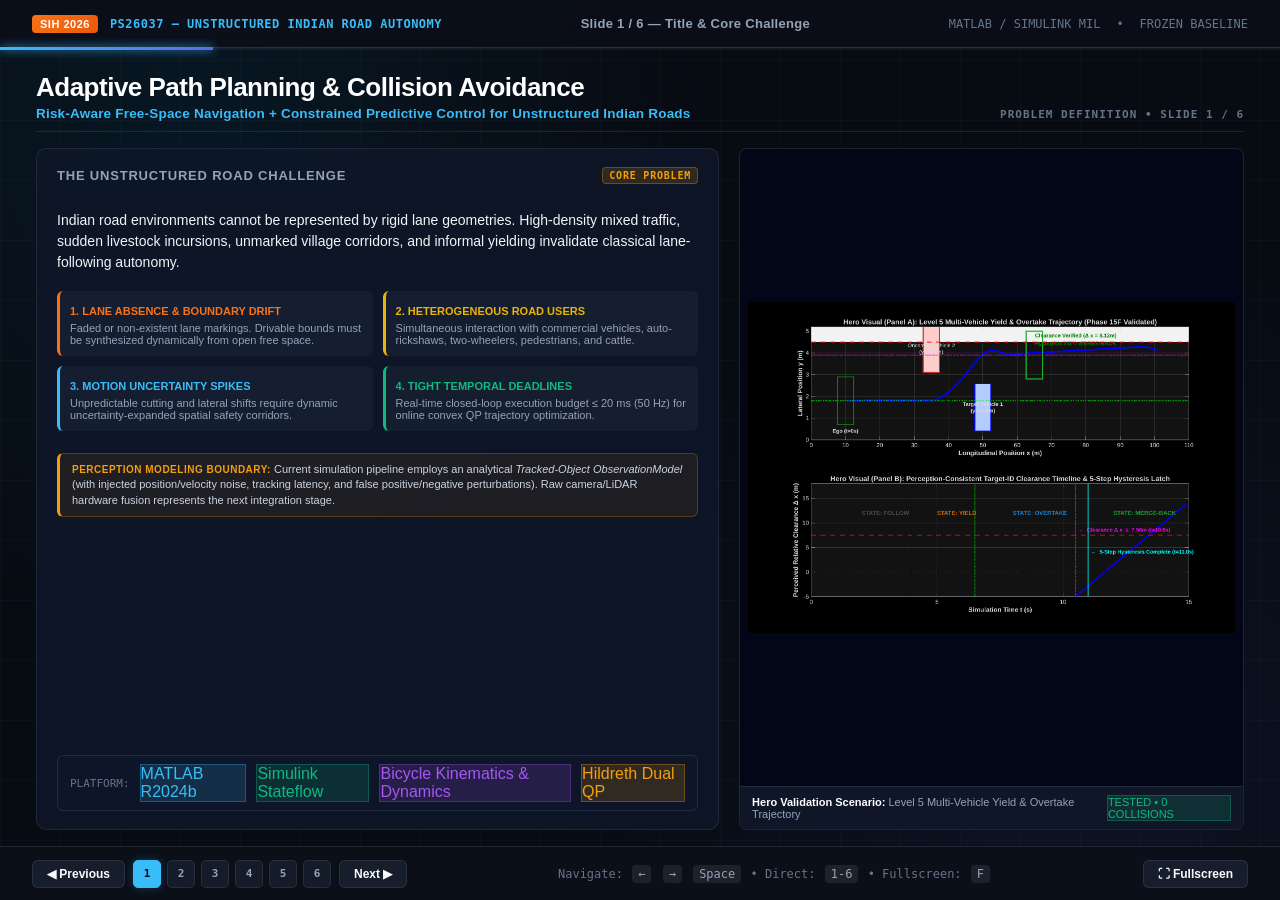
==== presentation/sih26037_final_presentation.html @ 4492213b "feat(presentation): create authoritative SIH 2026 6-slide final presentation deck - 16:9 responsive " ====
<!DOCTYPE html>
<html lang="en">
<head>
<meta charset="UTF-8">
<meta name="viewport" content="width=device-width, initial-scale=1.0">
<title>SIH 2026 PS26037 — Final Presentation: Adaptive Path Planning for Unstructured Indian Roads</title>
<style>
  :root {
    --bg-dark: #070b12;
    --bg-card: rgba(15, 23, 42, 0.85);
    --bg-card-hover: rgba(30, 41, 59, 0.9);
    --border-subtle: rgba(148, 163, 184, 0.15);
    --border-bright: rgba(56, 189, 248, 0.4);
    --cyan-primary: #38bdf8;
    --cyan-glow: rgba(56, 189, 248, 0.25);
    --blue-accent: #2563eb;
    --emerald-green: #10b981;
    --amber-warning: #f59e0b;
    --crimson-alert: #ef4444;
    --purple-filter: #a855f7;
    --text-main: #f8fafc;
    --text-muted: #94a3b8;
    --text-dim: #64748b;
    --font-sans: -apple-system, BlinkMacSystemFont, "Segoe UI", Roboto, Helvetica, Arial, sans-serif;
    --font-mono: ui-monospace, SFMono-Regular, Menlo, Monaco, Consolas, monospace;
  }

  * { box-sizing: border-box; margin: 0; padding: 0; }

  body {
    background-color: var(--bg-dark);
    color: var(--text-main);
    font-family: var(--font-sans);
    height: 100vh;
    width: 100vw;
    overflow: hidden;
    display: flex;
    flex-direction: column;
    justify-content: space-between;
    user-select: none;
    background-image: 
      radial-gradient(circle at 15% 15%, rgba(14, 165, 233, 0.08) 0%, transparent 40%),
      radial-gradient(circle at 85% 85%, rgba(99, 102, 241, 0.08) 0%, transparent 40%),
      linear-gradient(to right, rgba(255, 255, 255, 0.02) 1px, transparent 1px),
      linear-gradient(to bottom, rgba(255, 255, 255, 0.02) 1px, transparent 1px);
    background-size: 100% 100%, 100% 100%, 60px 60px, 60px 60px;
  }

  /* Presentation Header & Progress Bar */
  header {
    height: 48px;
    padding: 0 32px;
    display: flex;
    align-items: center;
    justify-content: space-between;
    background: rgba(11, 15, 25, 0.85);
    backdrop-filter: blur(12px);
    border-bottom: 1px solid var(--border-subtle);
    z-index: 100;
  }

  .header-left {
    display: flex;
    align-items: center;
    gap: 12px;
  }

  .sih-badge {
    background: linear-gradient(135deg, #f97316 0%, #ea580c 100%);
    color: #ffffff;
    font-size: 11px;
    font-weight: 800;
    letter-spacing: 0.5px;
    padding: 3px 8px;
    border-radius: 4px;
    text-transform: uppercase;
  }

  .ps-tag {
    font-size: 12px;
    font-weight: 700;
    color: var(--cyan-primary);
    font-family: var(--font-mono);
    letter-spacing: 0.5px;
  }

  .header-center {
    font-size: 13px;
    font-weight: 600;
    color: var(--text-muted);
    letter-spacing: 0.3px;
  }

  .header-right {
    display: flex;
    align-items: center;
    gap: 16px;
    font-size: 12px;
    font-family: var(--font-mono);
    color: var(--text-dim);
  }

  .progress-container {
    position: absolute;
    top: 47px;
    left: 0;
    width: 100%;
    height: 3px;
    background: rgba(255, 255, 255, 0.05);
    z-index: 101;
  }

  .progress-bar {
    height: 100%;
    width: 16.666%;
    background: linear-gradient(90deg, var(--cyan-primary), #6366f1);
    box-shadow: 0 0 10px var(--cyan-primary);
    transition: width 0.4s cubic-bezier(0.4, 0, 0.2, 1);
  }

  /* Main Slide Deck Container */
  main.deck-container {
    flex: 1;
    position: relative;
    width: 100%;
    max-width: 1720px;
    margin: 0 auto;
    padding: 24px 36px 16px 36px;
    display: flex;
    align-items: center;
    justify-content: center;
    overflow: hidden;
  }

  .slide {
    display: none;
    width: 100%;
    height: 100%;
    max-height: 860px;
    flex-direction: column;
    justify-content: space-between;
    animation: fadeIn 0.35s ease-out;
  }

  .slide.active {
    display: flex;
  }

  @keyframes fadeIn {
    from { opacity: 0; transform: scale(0.99) translateY(4px); }
    to { opacity: 1; transform: scale(1) translateY(0); }
  }

  /* Slide Typography */
  .slide-header {
    margin-bottom: 16px;
    display: flex;
    justify-content: space-between;
    align-items: flex-end;
    border-bottom: 1px solid var(--border-subtle);
    padding-bottom: 10px;
  }

  .slide-title-group h2 {
    font-size: 26px;
    font-weight: 800;
    letter-spacing: -0.5px;
    color: #ffffff;
    display: flex;
    align-items: center;
    gap: 10px;
  }

  .slide-title-group .slide-subtitle {
    font-size: 13.5px;
    color: var(--cyan-primary);
    font-weight: 600;
    margin-top: 3px;
    letter-spacing: 0.2px;
  }

  .slide-category-tag {
    font-size: 11px;
    font-weight: 700;
    color: var(--text-dim);
    text-transform: uppercase;
    letter-spacing: 1px;
    font-family: var(--font-mono);
  }

  /* Slide Content Grid Layouts */
  .slide-content {
    flex: 1;
    display: grid;
    gap: 20px;
    min-height: 0;
  }

  .grid-2col {
    grid-template-columns: 1fr 1fr;
  }

  .grid-3col {
    grid-template-columns: 1fr 1fr 1fr;
  }

  .grid-left-heavy {
    grid-template-columns: 1.15fr 0.85fr;
  }

  .grid-right-heavy {
    grid-template-columns: 0.85fr 1.15fr;
  }

  .grid-architecture {
    grid-template-columns: 1fr;
  }

  /* Technical Card Styles */
  .tech-card {
    background: var(--bg-card);
    border: 1px solid var(--border-subtle);
    border-radius: 10px;
    padding: 18px 20px;
    display: flex;
    flex-direction: column;
    justify-content: space-between;
    backdrop-filter: blur(10px);
    transition: all 0.2s ease;
    overflow: hidden;
    position: relative;
  }

  .tech-card:hover {
    border-color: var(--border-bright);
    background: var(--bg-card-hover);
  }

  .card-title {
    font-size: 13px;
    font-weight: 800;
    color: var(--text-muted);
    text-transform: uppercase;
    letter-spacing: 0.8px;
    display: flex;
    align-items: center;
    justify-content: space-between;
    margin-bottom: 12px;
  }

  .card-title .tag {
    font-size: 10px;
    padding: 2px 6px;
    border-radius: 4px;
    font-family: var(--font-mono);
  }

  .tag-green { background: rgba(16, 185, 129, 0.15); color: var(--emerald-green); border: 1px solid rgba(16, 185, 129, 0.3); }
  .tag-blue { background: rgba(56, 189, 248, 0.15); color: var(--cyan-primary); border: 1px solid rgba(56, 189, 248, 0.3); }
  .tag-amber { background: rgba(245, 158, 11, 0.15); color: var(--amber-warning); border: 1px solid rgba(245, 158, 11, 0.3); }
  .tag-purple { background: rgba(168, 85, 247, 0.15); color: var(--purple-filter); border: 1px solid rgba(168, 85, 247, 0.3); }

  /* Large KPI Metric Display */
  .kpi-metric-row {
    display: grid;
    grid-template-columns: repeat(4, 1fr);
    gap: 12px;
    margin-bottom: 16px;
  }

  .kpi-card {
    background: rgba(15, 23, 42, 0.65);
    border: 1px solid var(--border-subtle);
    border-radius: 8px;
    padding: 12px 14px;
    display: flex;
    flex-direction: column;
    justify-content: center;
    border-left: 3px solid var(--cyan-primary);
  }

  .kpi-value {
    font-size: 26px;
    font-weight: 900;
    color: #ffffff;
    font-family: var(--font-mono);
    line-height: 1.1;
  }

  .kpi-value.green { color: var(--emerald-green); }
  .kpi-value.blue { color: var(--cyan-primary); }
  .kpi-value.purple { color: #c084fc; }
  .kpi-value.amber { color: var(--amber-warning); }

  .kpi-label {
    font-size: 11px;
    font-weight: 700;
    color: var(--text-muted);
    text-transform: uppercase;
    margin-top: 4px;
    letter-spacing: 0.3px;
  }

  .kpi-sub {
    font-size: 10px;
    color: var(--text-dim);
    margin-top: 2px;
  }

  /* Technical Flow Pipeline Block (Slide 2) */
  .pipeline-flow {
    display: flex;
    flex-direction: column;
    gap: 8px;
  }

  .pipeline-step {
    display: grid;
    grid-template-columns: 180px 1fr 110px;
    align-items: center;
    background: rgba(30, 41, 59, 0.4);
    border: 1px solid var(--border-subtle);
    border-radius: 6px;
    padding: 6px 12px;
    font-size: 12px;
  }

  .pipeline-step.active-layer {
    background: rgba(14, 165, 233, 0.08);
    border-color: rgba(56, 189, 248, 0.3);
  }

  .step-name {
    font-weight: 700;
    color: #ffffff;
    display: flex;
    align-items: center;
    gap: 6px;
  }

  .step-desc {
    color: var(--text-muted);
    font-size: 11.5px;
  }

  .step-badge {
    text-align: right;
  }

  /* Image Containers */
  .image-preview-card {
    background: rgba(10, 15, 26, 0.9);
    border: 1px solid var(--border-subtle);
    border-radius: 8px;
    overflow: hidden;
    display: flex;
    flex-direction: column;
    justify-content: space-between;
    position: relative;
  }

  .image-wrapper {
    flex: 1;
    display: flex;
    align-items: center;
    justify-content: center;
    padding: 8px;
    background: #020617;
    position: relative;
    overflow: hidden;
  }

  .image-wrapper img {
    max-width: 100%;
    max-height: 100%;
    object-fit: contain;
    border-radius: 4px;
    transition: transform 0.2s ease;
  }

  .image-caption {
    background: rgba(15, 23, 42, 0.95);
    border-top: 1px solid var(--border-subtle);
    padding: 8px 12px;
    font-size: 11px;
    color: var(--text-muted);
    display: flex;
    justify-content: space-between;
    align-items: center;
  }

  .image-caption strong {
    color: #ffffff;
  }

  /* Callout and Caveat Boxes */
  .caveat-box {
    background: rgba(245, 158, 11, 0.07);
    border: 1px solid rgba(245, 158, 11, 0.25);
    border-left: 3px solid var(--amber-warning);
    border-radius: 6px;
    padding: 8px 12px;
    font-size: 11px;
    color: #cbd5e1;
    line-height: 1.4;
    margin-top: 8px;
  }

  .caveat-box strong {
    color: var(--amber-warning);
    text-transform: uppercase;
    font-size: 10px;
    letter-spacing: 0.5px;
  }

  .success-box {
    background: rgba(16, 185, 129, 0.07);
    border: 1px solid rgba(16, 185, 129, 0.25);
    border-left: 3px solid var(--emerald-green);
    border-radius: 6px;
    padding: 8px 12px;
    font-size: 11px;
    color: #cbd5e1;
    line-height: 1.4;
    margin-top: 8px;
  }

  .success-box strong {
    color: var(--emerald-green);
    text-transform: uppercase;
    font-size: 10px;
    letter-spacing: 0.5px;
  }

  /* Tables */
  .tech-table {
    width: 100%;
    border-collapse: collapse;
    font-size: 11.5px;
    margin-top: 4px;
  }

  .tech-table th {
    text-align: left;
    padding: 6px 10px;
    background: rgba(30, 41, 59, 0.6);
    color: var(--text-muted);
    font-weight: 700;
    text-transform: uppercase;
    font-size: 10px;
    letter-spacing: 0.5px;
    border-bottom: 1px solid var(--border-subtle);
  }

  .tech-table td {
    padding: 7px 10px;
    border-bottom: 1px solid rgba(148, 163, 184, 0.08);
    color: #e2e8f0;
  }

  .tech-table tr:last-child td {
    border-bottom: none;
  }

  .tech-table .mono {
    font-family: var(--font-mono);
  }

  /* Presentation Footer Controls */
  footer {
    height: 54px;
    padding: 0 32px;
    display: flex;
    align-items: center;
    justify-content: space-between;
    background: rgba(11, 15, 25, 0.95);
    border-top: 1px solid var(--border-subtle);
    z-index: 100;
  }

  .footer-nav {
    display: flex;
    align-items: center;
    gap: 8px;
  }

  .nav-btn {
    background: rgba(30, 41, 59, 0.6);
    border: 1px solid var(--border-subtle);
    color: var(--text-main);
    padding: 6px 14px;
    border-radius: 6px;
    font-size: 12px;
    font-weight: 700;
    cursor: pointer;
    transition: all 0.15s ease;
    display: flex;
    align-items: center;
    gap: 6px;
  }

  .nav-btn:hover {
    background: rgba(56, 189, 248, 0.2);
    border-color: var(--cyan-primary);
    color: #ffffff;
  }

  .slide-dots {
    display: flex;
    gap: 6px;
    align-items: center;
  }

  .dot-btn {
    width: 28px;
    height: 28px;
    border-radius: 5px;
    background: rgba(30, 41, 59, 0.5);
    border: 1px solid var(--border-subtle);
    color: var(--text-muted);
    font-size: 11px;
    font-weight: 700;
    font-family: var(--font-mono);
    cursor: pointer;
    display: flex;
    align-items: center;
    justify-content: center;
    transition: all 0.2s ease;
  }

  .dot-btn.active {
    background: var(--cyan-primary);
    color: #070b12;
    border-color: var(--cyan-primary);
    box-shadow: 0 0 10px var(--cyan-glow);
  }

  .footer-status {
    font-size: 12px;
    color: var(--text-dim);
    font-family: var(--font-mono);
  }

  .footer-status span.hotkey {
    background: rgba(255, 255, 255, 0.08);
    padding: 2px 6px;
    border-radius: 4px;
    color: var(--text-muted);
    margin: 0 2px;
  }

  /* Interactive Image Modal for Fullscreen inspection */
  #imageModal {
    display: none;
    position: fixed;
    top: 0; left: 0; width: 100vw; height: 100vh;
    background: rgba(5, 8, 15, 0.95);
    z-index: 1000;
    padding: 30px;
    flex-direction: column;
    align-items: center;
    justify-content: center;
  }

  #imageModal.active { display: flex; }
  #imageModal img { max-width: 92%; max-height: 86vh; object-fit: contain; border-radius: 8px; border: 1px solid var(--border-bright); }
  #imageModalClose {
    position: absolute; top: 20px; right: 28px;
    background: rgba(30, 41, 59, 0.8); border: 1px solid var(--border-subtle);
    color: #ffffff; font-size: 14px; font-weight: 700;
    padding: 6px 14px; border-radius: 6px; cursor: pointer;
  }
</style>
</head>
<body>

<!-- Header Bar -->
<header>
  <div class="header-left">
    <span class="sih-badge">SIH 2026</span>
    <span class="ps-tag">PS26037 — UNSTRUCTURED INDIAN ROAD AUTONOMY</span>
  </div>
  <div class="header-center" id="headerSlideTitle">Slide 1 / 6 — Title &amp; Core Challenge</div>
  <div class="header-right">
    <span>MATLAB / SIMULINK MIL</span>
    <span>•</span>
    <span>FROZEN BASELINE</span>
  </div>
</header>

<!-- Progress Bar -->
<div class="progress-container">
  <div class="progress-bar" id="progressBar"></div>
</div>

<!-- Slide Deck Container -->
<main class="deck-container">

  <!-- ========================================================================= -->
  <!-- SLIDE 1: TITLE / PROBLEM                                                  -->
  <!-- ========================================================================= -->
  <section class="slide active" id="slide1">
    <div class="slide-header">
      <div class="slide-title-group">
        <h2>Adaptive Path Planning &amp; Collision Avoidance</h2>
        <div class="slide-subtitle">Risk-Aware Free-Space Navigation + Constrained Predictive Control for Unstructured Indian Roads</div>
      </div>
      <div class="slide-category-tag">PROBLEM DEFINITION &bull; SLIDE 1 / 6</div>
    </div>

    <div class="slide-content grid-left-heavy">
      <!-- Left Column: Core Technical Problem Statement -->
      <div class="tech-card" style="justify-content: flex-start; gap: 14px;">
        <div class="card-title">
          <span>THE UNSTRUCTURED ROAD CHALLENGE</span>
          <span class="tag tag-amber">CORE PROBLEM</span>
        </div>

        <p style="font-size: 14px; line-height: 1.5; color: #f1f5f9; font-weight: 500;">
          Indian road environments cannot be represented by rigid lane geometries. High-density mixed traffic, sudden livestock incursions, unmarked village corridors, and informal yielding invalidate classical lane-following autonomy.
        </p>

        <div style="display: grid; grid-template-columns: 1fr 1fr; gap: 10px; margin-top: 4px;">
          <div style="background: rgba(30, 41, 59, 0.5); padding: 10px; border-radius: 6px; border-left: 3px solid #f97316;">
            <strong style="color: #f97316; font-size: 11px; text-transform: uppercase;">1. Lane Absence &amp; Boundary Drift</strong>
            <p style="font-size: 11px; color: var(--text-muted); margin-top: 3px;">Faded or non-existent lane markings. Drivable bounds must be synthesized dynamically from open free space.</p>
          </div>
          <div style="background: rgba(30, 41, 59, 0.5); padding: 10px; border-radius: 6px; border-left: 3px solid #eab308;">
            <strong style="color: #eab308; font-size: 11px; text-transform: uppercase;">2. Heterogeneous Road Users</strong>
            <p style="font-size: 11px; color: var(--text-muted); margin-top: 3px;">Simultaneous interaction with commercial vehicles, auto-rickshaws, two-wheelers, pedestrians, and cattle.</p>
          </div>
          <div style="background: rgba(30, 41, 59, 0.5); padding: 10px; border-radius: 6px; border-left: 3px solid #38bdf8;">
            <strong style="color: var(--cyan-primary); font-size: 11px; text-transform: uppercase;">3. Motion Uncertainty Spikes</strong>
            <p style="font-size: 11px; color: var(--text-muted); margin-top: 3px;">Unpredictable cutting and lateral shifts require dynamic uncertainty-expanded spatial safety corridors.</p>
          </div>
          <div style="background: rgba(30, 41, 59, 0.5); padding: 10px; border-radius: 6px; border-left: 3px solid #10b981;">
            <strong style="color: var(--emerald-green); font-size: 11px; text-transform: uppercase;">4. Tight Temporal Deadlines</strong>
            <p style="font-size: 11px; color: var(--text-muted); margin-top: 3px;">Real-time closed-loop execution budget &le; 20 ms (50 Hz) for online convex QP trajectory optimization.</p>
          </div>
        </div>

        <div class="caveat-box">
          <strong>Perception Modeling Boundary:</strong> Current simulation pipeline employs an analytical <em>Tracked-Object ObservationModel</em> (with injected position/velocity noise, tracking latency, and false positive/negative perturbations). Raw camera/LiDAR hardware fusion represents the next integration stage.
        </div>

        <div style="margin-top: auto; display: flex; gap: 10px; align-items: center; background: rgba(15, 23, 42, 0.9); padding: 8px 12px; border-radius: 6px; border: 1px solid var(--border-subtle);">
          <span style="font-size: 11px; color: var(--text-dim); font-family: var(--font-mono);">PLATFORM:</span>
          <span class="tag tag-blue">MATLAB R2024b</span>
          <span class="tag tag-green">Simulink Stateflow</span>
          <span class="tag tag-purple">Bicycle Kinematics &amp; Dynamics</span>
          <span class="tag tag-amber">Hildreth Dual QP</span>
        </div>
      </div>

      <!-- Right Column: Hero Visual from Tested Corridor Scenario -->
      <div class="image-preview-card">
        <div class="image-wrapper" onclick="openModal('https://raw.githubusercontent.com/wavexnani/SIH-2026/main/presentation/assets/phase20_hero_level5.png')">
          <img src="https://raw.githubusercontent.com/wavexnani/SIH-2026/main/presentation/assets/phase20_hero_level5.png" 
               onerror="this.onerror=null; this.src='assets/phase20_hero_level5.png';"
               alt="Level 5 Multi-Vehicle Yield & Overtake Hero Trajectory">
        </div>
        <div class="image-caption">
          <span><strong>Hero Validation Scenario:</strong> Level 5 Multi-Vehicle Yield &amp; Overtake Trajectory</span>
          <span class="tag tag-green">TESTED &bull; 0 COLLISIONS</span>
        </div>
      </div>
    </div>
  </section>

  <!-- ========================================================================= -->
  <!-- SLIDE 2: PROPOSED SOLUTION                                                -->
  <!-- ========================================================================= -->
  <section class="slide" id="slide2">
    <div class="slide-header">
      <div class="slide-title-group">
        <h2>Lane-Independent Navigation Through Dynamic Free Space</h2>
        <div class="slide-subtitle">Hierarchical Predictive Pipeline: From Tracked Observations to Safe Closed-Loop Trajectory Tracking</div>
      </div>
      <div class="slide-category-tag">SYSTEM ARCHITECTURE &bull; SLIDE 2 / 6</div>
    </div>

    <div class="slide-content grid-left-heavy">
      <!-- Left Column: Step-by-Step Architecture Stack -->
      <div class="tech-card" style="justify-content: flex-start; gap: 8px; overflow-y: auto;">
        <div class="card-title">
          <span>END-TO-END EXECUTION CASCADE</span>
          <span class="tag tag-blue">12-BLOCK PIPELINE</span>
        </div>

        <div class="pipeline-flow">
          <div class="pipeline-step active-layer">
            <span class="step-name">1. ObservationModel</span>
            <span class="step-desc">Analytical tracked-object perception with Gaussian noise, false negatives, and latency</span>
            <span class="step-badge"><span class="tag tag-green">TESTED</span></span>
          </div>
          <div class="pipeline-step active-layer">
            <span class="step-name">2. FreeSpaceMap</span>
            <span class="step-desc">Dynamic lateral corridor bounds [y_min(k), y_max(k)] derived from road boundaries &amp; obstacles</span>
            <span class="step-badge"><span class="tag tag-green">TESTED</span></span>
          </div>
          <div class="pipeline-step active-layer">
            <span class="step-name">3. Prediction &amp; Risk</span>
            <span class="step-desc">1.0s constant-velocity trajectory projection + 2&sigma; velocity variance expansion</span>
            <span class="step-badge"><span class="tag tag-green">TESTED</span></span>
          </div>
          <div class="pipeline-step active-layer">
            <span class="step-name">4. Interaction Classifier</span>
            <span class="step-desc">TTC evaluation, longitudinal clearance tracking, and oncoming conflict detection</span>
            <span class="step-badge"><span class="tag tag-green">TESTED</span></span>
          </div>
          <div class="pipeline-step active-layer">
            <span class="step-name">5. Coordination Decision</span>
            <span class="step-desc">Topological state machine: CRUISE &rarr; FOLLOW &rarr; YIELD &rarr; OVERTAKE &rarr; SAFE_STOP</span>
            <span class="step-badge"><span class="tag tag-green">TESTED</span></span>
          </div>
          <div class="pipeline-step active-layer">
            <span class="step-name">6. CA-CRC / QP-MPC</span>
            <span class="step-desc">Hildreth dual active-set QP optimizing smooth lateral path within convex corridor</span>
            <span class="step-badge"><span class="tag tag-green">TESTED</span></span>
          </div>
          <div class="pipeline-step active-layer">
            <span class="step-name">7. Curvature Velocity</span>
            <span class="step-desc">Menger discrete curvature profiling with bidirectional DP pre-braking (a_lat &le; 2.5 m/s&sup2;)</span>
            <span class="step-badge"><span class="tag tag-green">TESTED</span></span>
          </div>
          <div class="pipeline-step active-layer">
            <span class="step-name">8. Steering Filter</span>
            <span class="step-desc">Slew-rate limiting (&plusmn;0.5 rad/s) + &plusmn;0.015 rad deadband to suppress solver chatter</span>
            <span class="step-badge"><span class="tag tag-green">TESTED</span></span>
          </div>
          <div class="pipeline-step active-layer">
            <span class="step-name">9. Layer 2 SafetyFilter</span>
            <span class="step-desc">Independent runtime OBB / SAT collision check with instant emergency braking authority</span>
            <span class="step-badge"><span class="tag tag-green">TESTED</span></span>
          </div>
          <div class="pipeline-step">
            <span class="step-name" style="color: var(--text-muted);">10. Sensor Fusion (Next)</span>
            <span class="step-desc">Point-cloud ingestion, EKF/UKF state estimation, and RoadRunner co-simulation</span>
            <span class="step-badge"><span class="tag tag-amber">ROADMAP</span></span>
          </div>
        </div>

        <div style="margin-top: 6px; font-size: 11px; color: var(--text-dim); display: flex; justify-content: space-between;">
          <span>Green = Implemented &amp; Validated in MATLAB MIL</span>
          <span>Amber = Proposed RoadRunner / Physical Sensor Stage</span>
        </div>
      </div>

      <!-- Right Column: Bottleneck Proof of Concept -->
      <div class="tech-card" style="gap: 10px;">
        <div class="card-title">
          <span>VALIDATION CASE: 2.0m PHYSICAL BOTTLENECK</span>
          <span class="tag tag-green">100% COMPLETE</span>
        </div>

        <div class="image-wrapper" style="height: 220px;" onclick="openModal('https://raw.githubusercontent.com/wavexnani/SIH-2026/main/presentation/assets/final_bottleneck_baseline_vs_freespace.png')">
          <img src="https://raw.githubusercontent.com/wavexnani/SIH-2026/main/presentation/assets/final_bottleneck_baseline_vs_freespace.png" 
               onerror="this.onerror=null; this.src='assets/final_bottleneck_baseline_vs_freespace.png';"
               alt="Bottleneck Baseline vs Proposed Free Space">
        </div>

        <div style="display: grid; grid-template-columns: 1fr 1fr; gap: 8px; font-size: 11px;">
          <div style="background: rgba(239, 68, 68, 0.1); border: 1px solid rgba(239, 68, 68, 0.3); padding: 8px; border-radius: 6px;">
            <strong style="color: var(--crimson-alert);">Fixed-Lane Baseline:</strong><br>
            Centerline blocked by stall debris &amp; rickshaw. Cannot exploit open corridor &rarr; Stalled / Aborted.
          </div>
          <div style="background: rgba(16, 185, 129, 0.1); border: 1px solid rgba(16, 185, 129, 0.3); padding: 8px; border-radius: 6px;">
            <strong style="color: var(--emerald-green);">Proposed Free-Space Planner:</strong><br>
            Extracts dynamic [y_min, y_max] corridor. Passes 2.0m gap with +0.10m true bumper OBB clearance.
          </div>
        </div>

        <table class="tech-table">
          <tr><th>Scenario Metric</th><th>Target Parameter</th><th>Measured Simulation Output</th></tr>
          <tr><td>Bottleneck Physical Width</td><td class="mono">2.00 m</td><td class="mono">1.80m vehicle width (0.20m margin)</td></tr>
          <tr><td>Minimum True OBB Clearance</td><td class="mono">&gt; 0.00 m</td><td class="mono" style="color: var(--emerald-green); font-weight: 700;">+0.10 m safe clearance</td></tr>
          <tr><td>Longitudinal Progress</td><td class="mono">75.0 m</td><td class="mono" style="color: var(--emerald-green); font-weight: 700;">75.21 m (100% Completed)</td></tr>
          <tr><td>Collisions / Safety Stops</td><td class="mono">0</td><td class="mono" style="color: var(--emerald-green); font-weight: 700;">0 Collisions &bull; 0 Aborts</td></tr>
        </table>
      </div>
    </div>
  </section>

  <!-- ========================================================================= -->
  <!-- SLIDE 3: TECHNICAL APPROACH                                               -->
  <!-- ========================================================================= -->
  <section class="slide" id="slide3">
    <div class="slide-header">
      <div class="slide-title-group">
        <h2>Prediction &rarr; Risk &rarr; Free Space &rarr; Constrained Control</h2>
        <div class="slide-subtitle">Uncertainty-Expanded Spatial Corridors and Dual Active-Set Predictive Trajectory Optimization</div>
      </div>
      <div class="slide-category-tag">THEORETICAL FOUNDATION &bull; SLIDE 3 / 6</div>
    </div>

    <div class="slide-content grid-left-heavy">
      <!-- Left Column: Core Formulations & Flow -->
      <div class="tech-card" style="justify-content: flex-start; gap: 12px; overflow-y: auto;">
        <div class="card-title">
          <span>MATHEMATICAL &amp; CONTROL PIPELINE</span>
          <span class="tag tag-blue">CONVEX CONSTRAINTS</span>
        </div>

        <div style="display: flex; flex-direction: column; gap: 10px; font-size: 12px;">
          <!-- 1. Free Space -->
          <div style="background: rgba(30, 41, 59, 0.4); padding: 8px 12px; border-radius: 6px; border-left: 3px solid var(--cyan-primary);">
            <strong style="color: var(--cyan-primary); font-size: 11px;">1. DYNAMIC FREE-SPACE EXTRACTION</strong>
            <p style="color: var(--text-muted); margin-top: 2px;">
              At each step <em>k</em> across prediction horizon <em>N<sub>p</sub>=10</em>, extract drivable interval:<br>
              <code style="color: #ffffff; font-family: var(--font-mono);">y_min(k) &le; y_ego(k) &le; y_max(k)</code> derived from road boundaries minus obstacle forbidden zones.
            </p>
          </div>

          <!-- 2. Uncertainty Expansion -->
          <div style="background: rgba(30, 41, 59, 0.4); padding: 8px 12px; border-radius: 6px; border-left: 3px solid #eab308;">
            <strong style="color: #eab308; font-size: 11px;">2. SHORT-HORIZON PREDICTION &amp; 2&sigma; UNCERTAINTY EXPANSION</strong>
            <p style="color: var(--text-muted); margin-top: 2px;">
              Kinematic projection of agent <em>j</em> with velocity uncertainty:<br>
              <code style="color: #ffffff; font-family: var(--font-mono);">&ycirc;_j(&tau;) = y_j + v_y,j &bull; &tau;, &nbsp; &delta;y_unc(&tau;) = 2 &bull; &sigma;_v &bull; &tau;</code>
            </p>
            <div class="caveat-box" style="margin-top: 4px; padding: 4px 8px;">
              <strong>Statistical Note:</strong> 2&sigma; expansion corresponds to &approx;95.45% coverage under the assumed Gaussian velocity model. This is an engineering heuristic, not a formal probabilistic guarantee.
            </div>
          </div>

          <!-- 3. Hildreth Dual QP -->
          <div style="background: rgba(30, 41, 59, 0.4); padding: 8px 12px; border-radius: 6px; border-left: 3px solid var(--emerald-green);">
            <strong style="color: var(--emerald-green); font-size: 11px;">3. CONSTRAINED RECEDING-HORIZON QP-MPC</strong>
            <p style="color: var(--text-muted); margin-top: 2px;">
              Solves convex quadratic program via Hildreth dual active-set procedure:<br>
              <code style="color: #ffffff; font-family: var(--font-mono);">min_U &frac12; U' H U + F' U &nbsp; s.t. &nbsp; G U &le; W</code><br>
              Enforcing lateral boundaries, steering limits (&plusmn;35&deg;), and acceleration bounds [-6.0, +3.0] m/s&sup2;.
            </p>
          </div>

          <!-- 4. Runtime Safety Filter -->
          <div style="background: rgba(30, 41, 59, 0.4); padding: 8px 12px; border-radius: 6px; border-left: 3px solid var(--crimson-alert);">
            <strong style="color: var(--crimson-alert); font-size: 11px;">4. INDEPENDENT RUNTIME SAFETY FILTER (LAYER 2)</strong>
            <p style="color: var(--text-muted); margin-top: 2px;">
              Evaluates proposed control <em>u<sub>cmd</sub></em> using forward trajectory projection and Oriented Bounding Box (OBB) Separating Axis Theorem (SAT) checks. Executes emergency braking if boundary or clearance violations are imminent.
            </p>
            <span style="font-size: 10px; color: var(--text-dim); display: block; margin-top: 2px;">
              *Clarification: The safety filter is an independent geometric OBB/SAT veto, not a Control Barrier Function (CBF).
            </span>
          </div>
        </div>
      </div>

      <!-- Right Column: Tier3C Counterfactual Proof -->
      <div class="tech-card" style="gap: 10px;">
        <div class="card-title">
          <span>TIER 3C COUNTERFACTUAL EXPERIMENT: UNCERTAINTY BENEFIT</span>
          <span class="tag tag-blue">10-TRIAL AUDIT</span>
        </div>

        <div class="image-wrapper" style="height: 250px;" onclick="openModal('https://raw.githubusercontent.com/wavexnani/SIH-2026/main/presentation/assets/tier3c_baseline_vs_proposed_counterfactual_4panel.png')">
          <img src="https://raw.githubusercontent.com/wavexnani/SIH-2026/main/presentation/assets/tier3c_baseline_vs_proposed_counterfactual_4panel.png" 
               onerror="this.onerror=null; this.src='assets/tier3c_baseline_vs_proposed_counterfactual_4panel.png';"
               alt="Tier 3C Counterfactual 4-Panel Telemetry">
        </div>

        <table class="tech-table">
          <tr><th>Metric</th><th>Deterministic Baseline</th><th>Uncertainty-Expanded (Proposed)</th><th>Delta</th></tr>
          <tr><td>Collision Rate (10 Trials)</td><td class="mono" style="color: var(--crimson-alert); font-weight: 700;">80% (8 / 10 collisions)</td><td class="mono" style="color: var(--emerald-green); font-weight: 700;">0% (0 / 10 collisions)</td><td class="mono" style="color: var(--emerald-green);">-80.0%</td></tr>
          <tr><td>QP Solver Feasibility</td><td class="mono" style="color: var(--crimson-alert);">30.3% Feasible (69.7% Reject)</td><td class="mono" style="color: var(--emerald-green); font-weight: 700;">98.4% Feasible Steps</td><td class="mono" style="color: var(--emerald-green);">+68.1%</td></tr>
          <tr><td>Geometric Contradictions</td><td class="mono">High (y_max &lt; y_min crossovers)</td><td class="mono" style="color: var(--emerald-green);">0 Crossovers</td><td class="mono">Eliminated</td></tr>
        </table>

        <div class="caveat-box" style="margin-top: 4px;">
          <strong>Scientific Rigor:</strong> Data reflects the specific 10-trial Monte Carlo uncertainty experiment. We report these empirical findings without generalizing to an unconditional formal safety guarantee.
        </div>
      </div>
    </div>
  </section>

  <!-- ========================================================================= -->
  <!-- SLIDE 4: RESULTS / FEASIBILITY                                            -->
  <!-- ========================================================================= -->
  <section class="slide" id="slide4">
    <div class="slide-header">
      <div class="slide-title-group">
        <h2>Closed-Loop Simulation Evidence &amp; Performance KPIs</h2>
        <div class="slide-subtitle">Multi-Scenario Benchmarking: Velocity Profiling, Actuator Conditioning, and Robustness Limits</div>
      </div>
      <div class="slide-category-tag">EMPIRICAL VALIDATION &bull; SLIDE 4 / 6</div>
    </div>

    <div class="slide-content" style="grid-template-rows: auto 1fr;">
      <!-- Top Row: KPI Metric Cards -->
      <div class="kpi-metric-row">
        <div class="kpi-card">
          <span class="kpi-value blue">4.22 ms</span>
          <span class="kpi-label">Mean QP Solve Latency</span>
          <span class="kpi-sub">P95: 8.27 ms &bull; Budget: &le;20 ms</span>
        </div>
        <div class="kpi-card">
          <span class="kpi-value green">300 / 300</span>
          <span class="kpi-label">Dynamic Trial Safety</span>
          <span class="kpi-sub">Nominal &amp; perception noise cases</span>
        </div>
        <div class="kpi-card">
          <span class="kpi-value purple">81.4%</span>
          <span class="kpi-label">Matched RMSE Reduction</span>
          <span class="kpi-sub">Chicane: 289.3 cm &rarr; 53.7 cm</span>
        </div>
        <div class="kpi-card">
          <span class="kpi-value amber">860 / 1000</span>
          <span class="kpi-label">Robustness Benchmark Pass</span>
          <span class="kpi-sub">86.0% Pass &bull; Known limits disclosed</span>
        </div>
      </div>

      <!-- Bottom Row: 3 Figure Comparison Cards -->
      <div style="display: grid; grid-template-columns: 1fr 1fr 1fr; gap: 16px; min-height: 0;">
        <!-- Card 1: Chicane Trajectory Comparison -->
        <div class="tech-card" style="padding: 12px; gap: 8px;">
          <div class="card-title">
            <span>CHICANE STRESS TEST (R=18.5m)</span>
            <span class="tag tag-green">CONFIG B PROVEN</span>
          </div>
          <div class="image-wrapper" style="height: 180px;" onclick="openModal('https://raw.githubusercontent.com/wavexnani/SIH-2026/main/presentation/assets/fig_proposal_trajectory_comparison.png')">
            <img src="https://raw.githubusercontent.com/wavexnani/SIH-2026/main/presentation/assets/fig_proposal_trajectory_comparison.png" 
                 onerror="this.onerror=null; this.src='assets/fig_proposal_trajectory_comparison.png';"
                 alt="Chicane Trajectory Comparison">
          </div>
          <div style="font-size: 11px; line-height: 1.4; color: var(--text-muted);">
            <strong style="color: #ffffff;">Matched-Distance Tracking RMSE (x &le; 65.27m):</strong><br>
            &bull; Config A (Baseline): <span class="mono" style="color: var(--crimson-alert);">289.32 cm</span> (Failed at 65.3m)<br>
            &bull; Config B (+Velocity): <span class="mono" style="color: var(--emerald-green); font-weight: 700;">53.70 cm (-81.4% RMSE)</span><br>
            &bull; Config B Completed: <span class="mono" style="color: var(--emerald-green); font-weight: 700;">100.19m / 100.2m (100%)</span>
          </div>
        </div>

        <!-- Card 2: Anticipatory Velocity Pre-braking -->
        <div class="tech-card" style="padding: 12px; gap: 8px;">
          <div class="card-title">
            <span>CURVATURE-AWARE SPEED PROFILING</span>
            <span class="tag tag-blue">a_lat &le; 2.5 m/s&sup2;</span>
          </div>
          <div class="image-wrapper" style="height: 180px;" onclick="openModal('https://raw.githubusercontent.com/wavexnani/SIH-2026/main/presentation/assets/fig_curvature_velocity_profile.png')">
            <img src="https://raw.githubusercontent.com/wavexnani/SIH-2026/main/presentation/assets/fig_curvature_velocity_profile.png" 
                 onerror="this.onerror=null; this.src='assets/fig_curvature_velocity_profile.png';"
                 alt="Curvature Velocity Profile">
          </div>
          <div style="font-size: 11px; line-height: 1.4; color: var(--text-muted);">
            <strong style="color: #ffffff;">Menger Curvature &amp; Pre-Braking:</strong><br>
            &bull; Reference Profile: <span class="mono">max(v&sup2; &bull; &kappa;) = 2.500 m/s&sup2;</span><br>
            &bull; Pre-brakes from 10.0 m/s to 6.80 m/s before curve apex<br>
            &bull; Actual closed-loop peak reaches 4.63 m/s&sup2; during dynamic steering feedback transition.
          </div>
        </div>

        <!-- Card 3: Steering Conditioning & Limitations -->
        <div class="tech-card" style="padding: 12px; gap: 8px;">
          <div class="card-title">
            <span>STEERING STABILIZATION &amp; LIMITS</span>
            <span class="tag tag-purple">CATTLE: -50% CHATTER</span>
          </div>
          <div class="image-wrapper" style="height: 180px;" onclick="openModal('https://raw.githubusercontent.com/wavexnani/SIH-2026/main/presentation/assets/fig_steering_chatter_comparison.png')">
            <img src="https://raw.githubusercontent.com/wavexnani/SIH-2026/main/presentation/assets/fig_steering_chatter_comparison.png" 
                 onerror="this.onerror=null; this.src='assets/fig_steering_chatter_comparison.png';"
                 alt="Steering Chatter Comparison">
          </div>
          <div style="font-size: 11px; line-height: 1.4; color: var(--text-muted);">
            <strong style="color: #ffffff;">Actuator Filtering Trade-Offs:</strong><br>
            &bull; Dynamic Cattle: Reversals cut 6 &rarr; 3 (-50%), effort -42.6%<br>
            &bull; Straight Bottleneck: Deadband produces 11 reversals (hunting)<br>
            &bull; High-Speed Chicane: Slew rate limit causes phase lag at 10 m/s, prompting safe stop at 65.5m (Config C limitation).
          </div>
        </div>
      </div>
    </div>
  </section>

  <!-- ========================================================================= -->
  <!-- SLIDE 5: IMPACT + VALIDATION ROADMAP                                      -->
  <!-- ========================================================================= -->
  <section class="slide" id="slide5">
    <div class="slide-header">
      <div class="slide-title-group">
        <h2>Designed for Indian Mixed-Traffic Conditions &amp; Maturity Roadmap</h2>
        <div class="slide-subtitle">Bridging Model-in-the-Loop Simulation to RoadRunner, Sensor Fusion, and Full-Scale Autonomy</div>
      </div>
      <div class="slide-category-tag">ENGINEERING IMPACT &bull; SLIDE 5 / 6</div>
    </div>

    <div class="slide-content grid-2col">
      <!-- Left Column: 5 Target Scenarios & Engineering Benefits -->
      <div class="tech-card" style="justify-content: flex-start; gap: 10px;">
        <div class="card-title">
          <span>5 TARGET INDIAN SCENARIO CLASSES</span>
          <span class="tag tag-amber">OPERATIONAL DOMAIN</span>
        </div>

        <div style="display: flex; flex-direction: column; gap: 6px; font-size: 11.5px;">
          <div style="background: rgba(30, 41, 59, 0.5); padding: 6px 10px; border-radius: 4px; display: flex; justify-content: space-between;">
            <span><strong>1. Unmarked Village Road:</strong> Narrow width, eroded edges, no lane markings</span>
            <span class="tag tag-green">VALIDATED</span>
          </div>
          <div style="background: rgba(30, 41, 59, 0.5); padding: 6px 10px; border-radius: 4px; display: flex; justify-content: space-between;">
            <span><strong>2. Unsignalized Urban Intersection:</strong> Informal merges, non-cooperative flow</span>
            <span class="tag tag-blue">PROPOSED</span>
          </div>
          <div style="background: rgba(30, 41, 59, 0.5); padding: 6px 10px; border-radius: 4px; display: flex; justify-content: space-between;">
            <span><strong>3. Highway Merge with Slow Vehicles:</strong> Tractors, 3-wheelers entering lane</span>
            <span class="tag tag-blue">PROPOSED</span>
          </div>
          <div style="background: rgba(30, 41, 59, 0.5); padding: 6px 10px; border-radius: 4px; display: flex; justify-content: space-between;">
            <span><strong>4. Dense Market / Mixed Traffic:</strong> Heavy pedestrian &amp; two-wheeler density</span>
            <span class="tag tag-green">VALIDATED</span>
          </div>
          <div style="background: rgba(30, 41, 59, 0.5); padding: 6px 10px; border-radius: 4px; display: flex; justify-content: space-between;">
            <span><strong>5. Sudden Cattle Crossing:</strong> Lateral animal crossing, speed reduction &amp; safe yield</span>
            <span class="tag tag-green">VALIDATED</span>
          </div>
        </div>

        <div class="card-title" style="margin-top: 8px;">
          <span>CORE ENGINEERING BENEFITS</span>
        </div>
        <ul style="font-size: 11px; color: var(--text-muted); line-height: 1.5; padding-left: 18px;">
          <li><strong>Infrastructure Independence:</strong> Does not require painted lane lines or expensive HD map maintenance.</li>
          <li><strong>Heterogeneous Traffic Support:</strong> Dynamic bounding boxes represent vehicles, pushcarts, and animals uniformly.</li>
          <li><strong>Fail-Safe Graceful Degradation:</strong> Non-traversable narrow gaps (&lt; 1.6m) trigger early controlled standstill.</li>
          <li><strong>Empirical Latency Envelope:</strong> Safe up to 160 ms perception delay; early stop triggered at 300 ms.</li>
        </ul>
      </div>

      <!-- Right Column: Validation Maturity Matrix & Known Limitations -->
      <div class="tech-card" style="justify-content: flex-start; gap: 10px;">
        <div class="card-title">
          <span>VALIDATION MATURITY MATRIX</span>
          <span class="tag tag-blue">CURRENT VS ROADMAP</span>
        </div>

        <div style="display: grid; grid-template-columns: 1fr 1fr; gap: 8px; font-size: 11px;">
          <div style="background: rgba(16, 185, 129, 0.08); border: 1px solid rgba(16, 185, 129, 0.3); padding: 10px; border-radius: 6px;">
            <strong style="color: var(--emerald-green); font-size: 11px; display: block; margin-bottom: 6px;">CURRENTLY VALIDATED (MIL)</strong>
            &bull; MATLAB / Simulink closed-loop MIL<br>
            &bull; 300/300 collision-free dynamic trials<br>
            &bull; 1,000-run Monte Carlo robustness suite<br>
            &bull; 2.0m bottleneck passage (+0.10m clearance)<br>
            &bull; Dynamic cattle yield (+3.73m clearance)<br>
            &bull; Subscale F1TENTH controller execution
          </div>
          <div style="background: rgba(56, 189, 248, 0.08); border: 1px solid rgba(56, 189, 248, 0.3); padding: 10px; border-radius: 6px;">
            <strong style="color: var(--cyan-primary); font-size: 11px; display: block; margin-bottom: 6px;">NEXT VALIDATION STAGE</strong>
            &bull; RoadRunner 3D scene co-simulation<br>
            &bull; Synthetic Camera / LiDAR sensor models<br>
            &bull; Multi-sensor EKF / UKF fusion<br>
            &bull; Online steering-bias estimation observer<br>
            &bull; C++ embedded code gen / HIL timing<br>
            &bull; Full-scale physical vehicle proving ground
          </div>
        </div>

        <div class="card-title" style="margin-top: 8px;">
          <span>TRANSPARENT DISCLOSURE OF KNOWN LIMITATIONS</span>
          <span class="tag tag-amber">NO HIDDEN DEFECTS</span>
        </div>

        <div class="caveat-box" style="margin-top: 0; font-size: 10.5px;">
          <strong>Documented Engineering Boundaries:</strong><br>
          1. <em>Unmodelled Steering Bias:</em> Causes 40 collisions in Level 3 under +0.02 rad bias &rarr; Requires online bias estimator.<br>
          2. <em>Tight-Road Overtaking:</em> Causes 100 boundary violations in Level 6 &rarr; Requires dynamic gap abort thresholds.<br>
          3. <em>Steering Filter Slew:</em> Slew constraint (0.5 rad/s) induces phase lag in high-speed chicane &rarr; Requires speed-scheduled slew limits.<br>
          4. <em>Multi-Step Prediction:</em> Handled via corridor envelopes, not yet consumed directly inside MPC cost matrices.<br>
          5. <em>Physical Deployment:</em> No full-scale real-world driving claims made; MATLAB MIL validated only.
        </div>
      </div>
    </div>
  </section>

  <!-- ========================================================================= -->
  <!-- SLIDE 6: RESEARCH / REFERENCES / DEMO                                     -->
  <!-- ========================================================================= -->
  <section class="slide" id="slide6">
    <div class="slide-header">
      <div class="slide-title-group">
        <h2>Research Foundation, Unified Contribution &amp; Codebase Access</h2>
        <div class="slide-subtitle">Academic Literature Grounding and Reproducible Open-Source SIH 2026 Artifacts</div>
      </div>
      <div class="slide-category-tag">REFERENCES &amp; DEMO &bull; SLIDE 6 / 6</div>
    </div>

    <div class="slide-content grid-left-heavy">
      <!-- Left Column: Academic Literature Citations -->
      <div class="tech-card" style="justify-content: flex-start; gap: 10px;">
        <div class="card-title">
          <span>PEER-REVIEWED THEORETICAL FOUNDATIONS</span>
          <span class="tag tag-blue">6 CORE CITATIONS</span>
        </div>

        <div style="display: flex; flex-direction: column; gap: 6px; font-size: 11px;">
          <div style="background: rgba(30, 41, 59, 0.4); padding: 8px 12px; border-radius: 6px; border-left: 3px solid #38bdf8;">
            <strong style="color: #ffffff;">[1] Varma et al. (2019)</strong> &bull; <em>IDD: A Dataset for Exploring Problems of Autonomous Navigation in Unconstrained Environments</em> &bull; IEEE WACV.
            <p style="color: var(--text-dim); margin-top: 2px;">Grounds the visual and structural taxonomy of unstructured Indian driving conditions.</p>
          </div>
          <div style="background: rgba(30, 41, 59, 0.4); padding: 8px 12px; border-radius: 6px; border-left: 3px solid #6366f1;">
            <strong style="color: #ffffff;">[2] Polack et al. (2017)</strong> &bull; <em>The Kinematic Bicycle Model: A Consistent Model for Planning Feasible Trajectories?</em> &bull; IEEE IV.
            <p style="color: var(--text-dim); margin-top: 2px;">Provides the mathematical justification for kinematic bicycle modeling in prediction &amp; control.</p>
          </div>
          <div style="background: rgba(30, 41, 59, 0.4); padding: 8px 12px; border-radius: 6px; border-left: 3px solid #10b981;">
            <strong style="color: #ffffff;">[3] Borrelli, Bemporad, Morari (2017)</strong> &bull; <em>Predictive Control for Linear and Hybrid Systems</em> &bull; Cambridge University Press.
            <p style="color: var(--text-dim); margin-top: 2px;">Theoretical basis for constrained receding-horizon QP optimization and state space formulation.</p>
          </div>
          <div style="background: rgba(30, 41, 59, 0.4); padding: 8px 12px; border-radius: 6px; border-left: 3px solid #f59e0b;">
            <strong style="color: #ffffff;">[4] Hildreth (1957)</strong> &bull; <em>A Quadratic Programming Procedure</em> &bull; Naval Research Logistics Quarterly.
            <p style="color: var(--text-dim); margin-top: 2px;">Algorithm underlying the embedded dual active-set QP solver deployed in our planner.</p>
          </div>
          <div style="background: rgba(30, 41, 59, 0.4); padding: 8px 12px; border-radius: 6px; border-left: 3px solid #ec4899;">
            <strong style="color: #ffffff;">[5] Werling et al. (2010)</strong> &bull; <em>Optimal Trajectory Generation for Dynamic Street Scenarios in a Frenet Frame</em> &bull; IEEE ICRA.
            <p style="color: var(--text-dim); margin-top: 2px;">Foundation for spatial-temporal decoupling and curvature-bounded velocity profiles.</p>
          </div>
          <div style="background: rgba(30, 41, 59, 0.4); padding: 8px 12px; border-radius: 6px; border-left: 3px solid #ef4444;">
            <strong style="color: #ffffff;">[6] Ames et al. (2019)</strong> &bull; <em>Control Barrier Functions: Theory and Applications</em> &bull; IEEE ECC.
            <p style="color: var(--text-dim); margin-top: 2px;">Conceptual reference for safety filtering (*Our implementation uses an independent OBB/SAT geometric veto, not CBF).</p>
          </div>
        </div>

        <div class="success-box" style="margin-top: auto;">
          <strong>Unified Research Contribution:</strong><br>
          <em>"Risk-aware free-space planning + uncertainty-expanded dynamic corridors + topology-aware behavior selection + curvature-aware velocity planning + delay-aware trajectory tracking."</em>
        </div>
      </div>

      <!-- Right Column: GitHub Repository & Demo Access -->
      <div class="tech-card" style="align-items: center; justify-content: center; text-align: center; gap: 14px;">
        <div class="card-title" style="width: 100%;">
          <span>PROJECT REPRODUCIBILITY &amp; DEMO</span>
          <span class="tag tag-green">OPEN CODEBASE</span>
        </div>

        <div style="background: #ffffff; padding: 12px; border-radius: 10px; box-shadow: 0 0 20px rgba(56, 189, 248, 0.3); display: inline-block;">
          <img src="https://raw.githubusercontent.com/wavexnani/SIH-2026/main/presentation/assets/github_qr.png" 
               onerror="this.onerror=null; this.src='assets/github_qr.png';"
               alt="GitHub QR Code" style="width: 150px; height: 150px; display: block;">
        </div>

        <div>
          <a href="https://github.com/wavexnani/SIH-2026" target="_blank" 
             style="color: var(--cyan-primary); text-decoration: none; font-size: 15px; font-weight: 800; font-family: var(--font-mono);">
            github.com/wavexnani/SIH-2026
          </a>
          <p style="font-size: 11.5px; color: var(--text-muted); margin-top: 4px;">
            Branch: <code style="color: #ffffff; font-family: var(--font-mono);">main</code> &bull; Verified Commit: <code style="color: #ffffff; font-family: var(--font-mono);">fd851ff</code>
          </p>
        </div>

        <div style="width: 100%; display: grid; grid-template-columns: 1fr 1fr; gap: 8px; font-size: 11px; text-align: left;">
          <div style="background: rgba(30, 41, 59, 0.4); padding: 8px; border-radius: 6px; border: 1px solid var(--border-subtle);">
            <strong style="color: #ffffff;">Simulink Model:</strong><br>
            <span class="mono" style="color: var(--cyan-primary);">SIH26037_SupervisoryArchitecture.slx</span>
          </div>
          <div style="background: rgba(30, 41, 59, 0.4); padding: 8px; border-radius: 6px; border: 1px solid var(--border-subtle);">
            <strong style="color: #ffffff;">A/B Benchmark Matrix:</strong><br>
            <span class="mono" style="color: var(--cyan-primary);">tests/run_proposal_ab_benchmark.m</span>
          </div>
          <div style="background: rgba(30, 41, 59, 0.4); padding: 8px; border-radius: 6px; border: 1px solid var(--border-subtle);">
            <strong style="color: #ffffff;">Curvature Planner:</strong><br>
            <span class="mono" style="color: var(--cyan-primary);">planning/CurvatureVelocityPlanner.m</span>
          </div>
          <div style="background: rgba(30, 41, 59, 0.4); padding: 8px; border-radius: 6px; border: 1px solid var(--border-subtle);">
            <strong style="color: #ffffff;">Steering Filter:</strong><br>
            <span class="mono" style="color: var(--cyan-primary);">planning/DelayAwareSteeringFilter.m</span>
          </div>
        </div>

        <div style="font-size: 11px; color: var(--text-dim); margin-top: auto;">
          Smart India Hackathon 2026 &bull; Problem Statement 26037 &bull; Final Submission Deck
        </div>
      </div>
    </div>
  </section>

</main>

<!-- Presentation Footer Controls -->
<footer>
  <div class="footer-nav">
    <button class="nav-btn" onclick="prevSlide()">&#9664; Previous</button>
    <div class="slide-dots">
      <button class="dot-btn active" onclick="goToSlide(1)">1</button>
      <button class="dot-btn" onclick="goToSlide(2)">2</button>
      <button class="dot-btn" onclick="goToSlide(3)">3</button>
      <button class="dot-btn" onclick="goToSlide(4)">4</button>
      <button class="dot-btn" onclick="goToSlide(5)">5</button>
      <button class="dot-btn" onclick="goToSlide(6)">6</button>
    </div>
    <button class="nav-btn" onclick="nextSlide()">Next &#9654;</button>
  </div>

  <div class="footer-status">
    Navigate: <span class="hotkey">&larr;</span> <span class="hotkey">&rarr;</span> <span class="hotkey">Space</span> &bull; Direct: <span class="hotkey">1-6</span> &bull; Fullscreen: <span class="hotkey">F</span>
  </div>

  <div>
    <button class="nav-btn" onclick="toggleFullScreen()">&#x26F6; Fullscreen</button>
  </div>
</footer>

<!-- Interactive Fullscreen Image Modal -->
<div id="imageModal" onclick="closeModal()">
  <button id="imageModalClose" onclick="closeModal()">Close &times;</button>
  <img id="modalImg" src="" alt="Zoomed Technical Asset">
</div>

<!-- Presentation Controller Logic -->
<script>
  let currentSlide = 1;
  const totalSlides = 6;

  const slideTitles = [
    "Slide 1 / 6 — Title & Core Challenge",
    "Slide 2 / 6 — Proposed Solution Architecture",
    "Slide 3 / 6 — Technical Approach & Formulations",
    "Slide 4 / 6 — Closed-Loop Simulation Results",
    "Slide 5 / 6 — Impact & Validation Maturity",
    "Slide 6 / 6 — Research References & Demo"
  ];

  function showSlide(n) {
    if (n < 1) n = 1;
    if (n > totalSlides) n = totalSlides;
    currentSlide = n;

    document.querySelectorAll('.slide').forEach((slide, idx) => {
      slide.classList.toggle('active', (idx + 1) === currentSlide);
    });

    document.querySelectorAll('.dot-btn').forEach((btn, idx) => {
      btn.classList.toggle('active', (idx + 1) === currentSlide);
    });

    document.getElementById('headerSlideTitle').innerText = slideTitles[currentSlide - 1];
    document.getElementById('progressBar').style.width = ((currentSlide / totalSlides) * 100) + '%';
  }

  function nextSlide() {
    if (currentSlide < totalSlides) {
      showSlide(currentSlide + 1);
    }
  }

  function prevSlide() {
    if (currentSlide > 1) {
      showSlide(currentSlide - 1);
    }
  }

  function goToSlide(n) {
    showSlide(n);
  }

  // Keyboard navigation
  document.addEventListener('keydown', (e) => {
    if (e.key === 'ArrowRight' || e.key === ' ' || e.key === 'PageDown') {
      e.preventDefault();
      nextSlide();
    } else if (e.key === 'ArrowLeft' || e.key === 'PageUp') {
      e.preventDefault();
      prevSlide();
    } else if (e.key === 'Home') {
      e.preventDefault();
      showSlide(1);
    } else if (e.key === 'End') {
      e.preventDefault();
      showSlide(totalSlides);
    } else if (e.key >= '1' && e.key <= '6') {
      e.preventDefault();
      showSlide(parseInt(e.key));
    } else if (e.key === 'f' || e.key === 'F') {
      e.preventDefault();
      toggleFullScreen();
    } else if (e.key === 'Escape') {
      closeModal();
    }
  });

  // Fullscreen toggle
  function toggleFullScreen() {
    if (!document.fullscreenElement) {
      document.documentElement.requestFullscreen().catch(err => {
        console.warn("Fullscreen request error:", err);
      });
    } else {
      if (document.exitFullscreen) {
        document.exitFullscreen();
      }
    }
  }

  // Modal Image Zoom
  function openModal(src) {
    const modal = document.getElementById('imageModal');
    const modalImg = document.getElementById('modalImg');
    modalImg.src = src;
    modal.classList.add('active');
  }

  function closeModal() {
    document.getElementById('imageModal').classList.remove('active');
  }

  // Initialize
  showSlide(1);
</script>

</body>
</html>
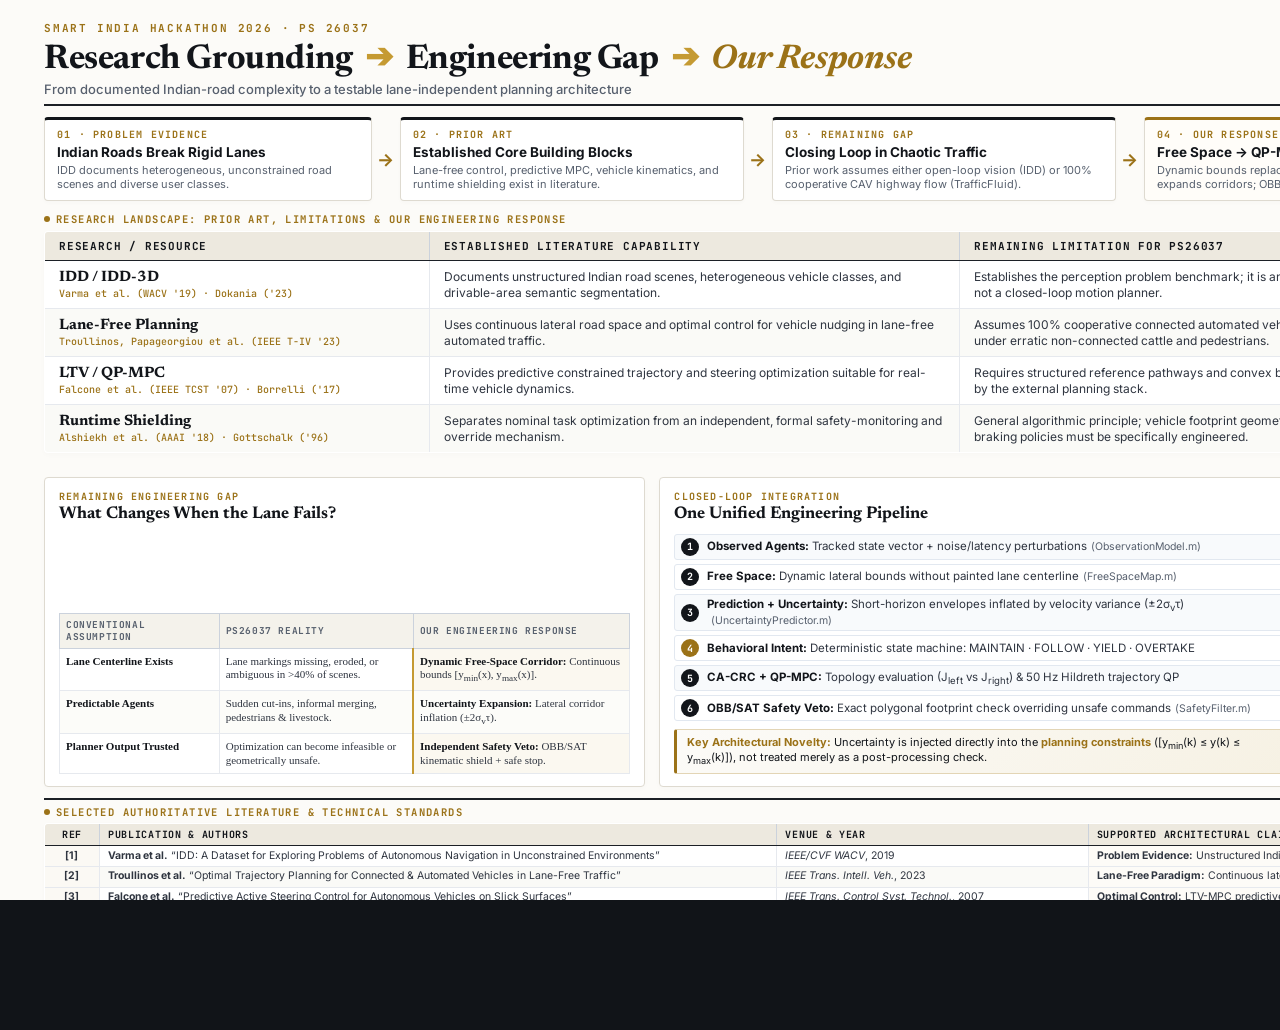
==== commit 52bb94fe: "docs(presentation): refine Slide 6 research grounding and literature table" ====
--- a/presentation/sih26037_final_presentation.html
+++ b/presentation/sih26037_final_presentation.html
@@ -2,1309 +2,1133 @@
 <html lang="en">
 <head>
 <meta charset="UTF-8">
-<meta name="viewport" content="width=device-width, initial-scale=1.0">
-<title>SIH 2026 PS26037 — Final Presentation: Adaptive Path Planning for Unstructured Indian Roads</title>
+<meta name="viewport" content="width=1920, height=1030, initial-scale=1.0">
+
+<title>SIH 2026 — Research Grounding & Engineering Gap</title>
+
+<!-- High-Authority Typography: Newsreader (Editorial Serif) + Inter (Precision Sans) + JetBrains Mono -->
+<link rel="preconnect" href="https://fonts.googleapis.com">
+<link rel="preconnect" href="https://fonts.gstatic.com" crossorigin>
+<link href="https://fonts.googleapis.com/css2?family=Inter:wght@400;500;600;700;800&family=JetBrains+Mono:wght@500;600;700&family=Newsreader:ital,opsz,wght@0,6..72,500;0,6..72,600;0,6..72,700;1,6..72,500&display=swap" rel="stylesheet">
+
 <style>
-  :root {
-    --bg-dark: #070b12;
-    --bg-card: rgba(15, 23, 42, 0.85);
-    --bg-card-hover: rgba(30, 41, 59, 0.9);
-    --border-subtle: rgba(148, 163, 184, 0.15);
-    --border-bright: rgba(56, 189, 248, 0.4);
-    --cyan-primary: #38bdf8;
-    --cyan-glow: rgba(56, 189, 248, 0.25);
-    --blue-accent: #2563eb;
-    --emerald-green: #10b981;
-    --amber-warning: #f59e0b;
-    --crimson-alert: #ef4444;
-    --purple-filter: #a855f7;
-    --text-main: #f8fafc;
-    --text-muted: #94a3b8;
-    --text-dim: #64748b;
-    --font-sans: -apple-system, BlinkMacSystemFont, "Segoe UI", Roboto, Helvetica, Arial, sans-serif;
-    --font-mono: ui-monospace, SFMono-Regular, Menlo, Monaco, Consolas, monospace;
-  }
-
-  * { box-sizing: border-box; margin: 0; padding: 0; }
-
-  body {
-    background-color: var(--bg-dark);
-    color: var(--text-main);
-    font-family: var(--font-sans);
-    height: 100vh;
-    width: 100vw;
-    overflow: hidden;
-    display: flex;
-    flex-direction: column;
-    justify-content: space-between;
-    user-select: none;
-    background-image: 
-      radial-gradient(circle at 15% 15%, rgba(14, 165, 233, 0.08) 0%, transparent 40%),
-      radial-gradient(circle at 85% 85%, rgba(99, 102, 241, 0.08) 0%, transparent 40%),
-      linear-gradient(to right, rgba(255, 255, 255, 0.02) 1px, transparent 1px),
-      linear-gradient(to bottom, rgba(255, 255, 255, 0.02) 1px, transparent 1px);
-    background-size: 100% 100%, 100% 100%, 60px 60px, 60px 60px;
-  }
-
-  /* Presentation Header & Progress Bar */
-  header {
-    height: 48px;
-    padding: 0 32px;
-    display: flex;
-    align-items: center;
-    justify-content: space-between;
-    background: rgba(11, 15, 25, 0.85);
-    backdrop-filter: blur(12px);
-    border-bottom: 1px solid var(--border-subtle);
-    z-index: 100;
-  }
-
-  .header-left {
-    display: flex;
-    align-items: center;
-    gap: 12px;
-  }
-
-  .sih-badge {
-    background: linear-gradient(135deg, #f97316 0%, #ea580c 100%);
-    color: #ffffff;
-    font-size: 11px;
-    font-weight: 800;
-    letter-spacing: 0.5px;
-    padding: 3px 8px;
-    border-radius: 4px;
-    text-transform: uppercase;
-  }
-
-  .ps-tag {
-    font-size: 12px;
-    font-weight: 700;
-    color: var(--cyan-primary);
-    font-family: var(--font-mono);
-    letter-spacing: 0.5px;
-  }
-
-  .header-center {
-    font-size: 13px;
-    font-weight: 600;
-    color: var(--text-muted);
-    letter-spacing: 0.3px;
-  }
-
-  .header-right {
-    display: flex;
-    align-items: center;
-    gap: 16px;
-    font-size: 12px;
-    font-family: var(--font-mono);
-    color: var(--text-dim);
-  }
-
-  .progress-container {
-    position: absolute;
-    top: 47px;
-    left: 0;
-    width: 100%;
-    height: 3px;
-    background: rgba(255, 255, 255, 0.05);
-    z-index: 101;
-  }
-
-  .progress-bar {
-    height: 100%;
-    width: 16.666%;
-    background: linear-gradient(90deg, var(--cyan-primary), #6366f1);
-    box-shadow: 0 0 10px var(--cyan-primary);
-    transition: width 0.4s cubic-bezier(0.4, 0, 0.2, 1);
-  }
-
-  /* Main Slide Deck Container */
-  main.deck-container {
-    flex: 1;
-    position: relative;
-    width: 100%;
-    max-width: 1720px;
-    margin: 0 auto;
-    padding: 24px 36px 16px 36px;
-    display: flex;
-    align-items: center;
-    justify-content: center;
-    overflow: hidden;
-  }
-
-  .slide {
-    display: none;
-    width: 100%;
-    height: 100%;
-    max-height: 860px;
-    flex-direction: column;
-    justify-content: space-between;
-    animation: fadeIn 0.35s ease-out;
-  }
-
-  .slide.active {
-    display: flex;
-  }
-
-  @keyframes fadeIn {
-    from { opacity: 0; transform: scale(0.99) translateY(4px); }
-    to { opacity: 1; transform: scale(1) translateY(0); }
-  }
-
-  /* Slide Typography */
-  .slide-header {
-    margin-bottom: 16px;
-    display: flex;
-    justify-content: space-between;
-    align-items: flex-end;
-    border-bottom: 1px solid var(--border-subtle);
-    padding-bottom: 10px;
-  }
-
-  .slide-title-group h2 {
-    font-size: 26px;
-    font-weight: 800;
-    letter-spacing: -0.5px;
-    color: #ffffff;
-    display: flex;
-    align-items: center;
-    gap: 10px;
-  }
-
-  .slide-title-group .slide-subtitle {
-    font-size: 13.5px;
-    color: var(--cyan-primary);
-    font-weight: 600;
-    margin-top: 3px;
-    letter-spacing: 0.2px;
-  }
-
-  .slide-category-tag {
-    font-size: 11px;
-    font-weight: 700;
-    color: var(--text-dim);
-    text-transform: uppercase;
-    letter-spacing: 1px;
-    font-family: var(--font-mono);
-  }
-
-  /* Slide Content Grid Layouts */
-  .slide-content {
-    flex: 1;
-    display: grid;
-    gap: 20px;
-    min-height: 0;
-  }
-
-  .grid-2col {
-    grid-template-columns: 1fr 1fr;
-  }
-
-  .grid-3col {
-    grid-template-columns: 1fr 1fr 1fr;
-  }
-
-  .grid-left-heavy {
-    grid-template-columns: 1.15fr 0.85fr;
-  }
-
-  .grid-right-heavy {
-    grid-template-columns: 0.85fr 1.15fr;
-  }
-
-  .grid-architecture {
-    grid-template-columns: 1fr;
-  }
-
-  /* Technical Card Styles */
-  .tech-card {
-    background: var(--bg-card);
-    border: 1px solid var(--border-subtle);
-    border-radius: 10px;
-    padding: 18px 20px;
-    display: flex;
-    flex-direction: column;
-    justify-content: space-between;
-    backdrop-filter: blur(10px);
-    transition: all 0.2s ease;
-    overflow: hidden;
-    position: relative;
-  }
-
-  .tech-card:hover {
-    border-color: var(--border-bright);
-    background: var(--bg-card-hover);
-  }
-
-  .card-title {
-    font-size: 13px;
-    font-weight: 800;
-    color: var(--text-muted);
-    text-transform: uppercase;
-    letter-spacing: 0.8px;
-    display: flex;
-    align-items: center;
-    justify-content: space-between;
-    margin-bottom: 12px;
-  }
-
-  .card-title .tag {
-    font-size: 10px;
-    padding: 2px 6px;
-    border-radius: 4px;
-    font-family: var(--font-mono);
-  }
-
-  .tag-green { background: rgba(16, 185, 129, 0.15); color: var(--emerald-green); border: 1px solid rgba(16, 185, 129, 0.3); }
-  .tag-blue { background: rgba(56, 189, 248, 0.15); color: var(--cyan-primary); border: 1px solid rgba(56, 189, 248, 0.3); }
-  .tag-amber { background: rgba(245, 158, 11, 0.15); color: var(--amber-warning); border: 1px solid rgba(245, 158, 11, 0.3); }
-  .tag-purple { background: rgba(168, 85, 247, 0.15); color: var(--purple-filter); border: 1px solid rgba(168, 85, 247, 0.3); }
-
-  /* Large KPI Metric Display */
-  .kpi-metric-row {
-    display: grid;
-    grid-template-columns: repeat(4, 1fr);
-    gap: 12px;
-    margin-bottom: 16px;
-  }
-
-  .kpi-card {
-    background: rgba(15, 23, 42, 0.65);
-    border: 1px solid var(--border-subtle);
-    border-radius: 8px;
-    padding: 12px 14px;
-    display: flex;
-    flex-direction: column;
-    justify-content: center;
-    border-left: 3px solid var(--cyan-primary);
-  }
-
-  .kpi-value {
-    font-size: 26px;
-    font-weight: 900;
-    color: #ffffff;
-    font-family: var(--font-mono);
-    line-height: 1.1;
-  }
-
-  .kpi-value.green { color: var(--emerald-green); }
-  .kpi-value.blue { color: var(--cyan-primary); }
-  .kpi-value.purple { color: #c084fc; }
-  .kpi-value.amber { color: var(--amber-warning); }
-
-  .kpi-label {
-    font-size: 11px;
-    font-weight: 700;
-    color: var(--text-muted);
-    text-transform: uppercase;
-    margin-top: 4px;
-    letter-spacing: 0.3px;
-  }
-
-  .kpi-sub {
-    font-size: 10px;
-    color: var(--text-dim);
-    margin-top: 2px;
-  }
-
-  /* Technical Flow Pipeline Block (Slide 2) */
-  .pipeline-flow {
-    display: flex;
-    flex-direction: column;
-    gap: 8px;
-  }
-
-  .pipeline-step {
-    display: grid;
-    grid-template-columns: 180px 1fr 110px;
-    align-items: center;
-    background: rgba(30, 41, 59, 0.4);
-    border: 1px solid var(--border-subtle);
-    border-radius: 6px;
-    padding: 6px 12px;
-    font-size: 12px;
-  }
-
-  .pipeline-step.active-layer {
-    background: rgba(14, 165, 233, 0.08);
-    border-color: rgba(56, 189, 248, 0.3);
-  }
-
-  .step-name {
-    font-weight: 700;
-    color: #ffffff;
-    display: flex;
-    align-items: center;
-    gap: 6px;
-  }
-
-  .step-desc {
-    color: var(--text-muted);
-    font-size: 11.5px;
-  }
-
-  .step-badge {
-    text-align: right;
-  }
-
-  /* Image Containers */
-  .image-preview-card {
-    background: rgba(10, 15, 26, 0.9);
-    border: 1px solid var(--border-subtle);
-    border-radius: 8px;
-    overflow: hidden;
-    display: flex;
-    flex-direction: column;
-    justify-content: space-between;
-    position: relative;
-  }
-
-  .image-wrapper {
-    flex: 1;
-    display: flex;
-    align-items: center;
-    justify-content: center;
-    padding: 8px;
-    background: #020617;
-    position: relative;
-    overflow: hidden;
-  }
-
-  .image-wrapper img {
-    max-width: 100%;
-    max-height: 100%;
-    object-fit: contain;
-    border-radius: 4px;
-    transition: transform 0.2s ease;
-  }
-
-  .image-caption {
-    background: rgba(15, 23, 42, 0.95);
-    border-top: 1px solid var(--border-subtle);
-    padding: 8px 12px;
-    font-size: 11px;
-    color: var(--text-muted);
-    display: flex;
-    justify-content: space-between;
-    align-items: center;
-  }
-
-  .image-caption strong {
-    color: #ffffff;
-  }
-
-  /* Callout and Caveat Boxes */
-  .caveat-box {
-    background: rgba(245, 158, 11, 0.07);
-    border: 1px solid rgba(245, 158, 11, 0.25);
-    border-left: 3px solid var(--amber-warning);
-    border-radius: 6px;
-    padding: 8px 12px;
-    font-size: 11px;
-    color: #cbd5e1;
-    line-height: 1.4;
-    margin-top: 8px;
-  }
-
-  .caveat-box strong {
-    color: var(--amber-warning);
-    text-transform: uppercase;
-    font-size: 10px;
-    letter-spacing: 0.5px;
-  }
-
-  .success-box {
-    background: rgba(16, 185, 129, 0.07);
-    border: 1px solid rgba(16, 185, 129, 0.25);
-    border-left: 3px solid var(--emerald-green);
-    border-radius: 6px;
-    padding: 8px 12px;
-    font-size: 11px;
-    color: #cbd5e1;
-    line-height: 1.4;
-    margin-top: 8px;
-  }
-
-  .success-box strong {
-    color: var(--emerald-green);
-    text-transform: uppercase;
-    font-size: 10px;
-    letter-spacing: 0.5px;
-  }
-
-  /* Tables */
-  .tech-table {
-    width: 100%;
-    border-collapse: collapse;
-    font-size: 11.5px;
-    margin-top: 4px;
-  }
-
-  .tech-table th {
-    text-align: left;
-    padding: 6px 10px;
-    background: rgba(30, 41, 59, 0.6);
-    color: var(--text-muted);
-    font-weight: 700;
-    text-transform: uppercase;
-    font-size: 10px;
-    letter-spacing: 0.5px;
-    border-bottom: 1px solid var(--border-subtle);
-  }
-
-  .tech-table td {
-    padding: 7px 10px;
-    border-bottom: 1px solid rgba(148, 163, 184, 0.08);
-    color: #e2e8f0;
-  }
-
-  .tech-table tr:last-child td {
-    border-bottom: none;
-  }
-
-  .tech-table .mono {
-    font-family: var(--font-mono);
-  }
-
-  /* Presentation Footer Controls */
-  footer {
-    height: 54px;
-    padding: 0 32px;
-    display: flex;
-    align-items: center;
-    justify-content: space-between;
-    background: rgba(11, 15, 25, 0.95);
-    border-top: 1px solid var(--border-subtle);
-    z-index: 100;
-  }
-
-  .footer-nav {
-    display: flex;
-    align-items: center;
-    gap: 8px;
-  }
-
-  .nav-btn {
-    background: rgba(30, 41, 59, 0.6);
-    border: 1px solid var(--border-subtle);
-    color: var(--text-main);
-    padding: 6px 14px;
-    border-radius: 6px;
-    font-size: 12px;
-    font-weight: 700;
-    cursor: pointer;
-    transition: all 0.15s ease;
-    display: flex;
-    align-items: center;
-    gap: 6px;
-  }
-
-  .nav-btn:hover {
-    background: rgba(56, 189, 248, 0.2);
-    border-color: var(--cyan-primary);
-    color: #ffffff;
-  }
-
-  .slide-dots {
-    display: flex;
-    gap: 6px;
-    align-items: center;
-  }
-
-  .dot-btn {
-    width: 28px;
-    height: 28px;
-    border-radius: 5px;
-    background: rgba(30, 41, 59, 0.5);
-    border: 1px solid var(--border-subtle);
-    color: var(--text-muted);
-    font-size: 11px;
-    font-weight: 700;
-    font-family: var(--font-mono);
-    cursor: pointer;
-    display: flex;
-    align-items: center;
-    justify-content: center;
-    transition: all 0.2s ease;
-  }
-
-  .dot-btn.active {
-    background: var(--cyan-primary);
-    color: #070b12;
-    border-color: var(--cyan-primary);
-    box-shadow: 0 0 10px var(--cyan-glow);
-  }
-
-  .footer-status {
-    font-size: 12px;
-    color: var(--text-dim);
-    font-family: var(--font-mono);
-  }
-
-  .footer-status span.hotkey {
-    background: rgba(255, 255, 255, 0.08);
-    padding: 2px 6px;
-    border-radius: 4px;
-    color: var(--text-muted);
-    margin: 0 2px;
-  }
-
-  /* Interactive Image Modal for Fullscreen inspection */
-  #imageModal {
-    display: none;
-    position: fixed;
-    top: 0; left: 0; width: 100vw; height: 100vh;
-    background: rgba(5, 8, 15, 0.95);
-    z-index: 1000;
-    padding: 30px;
-    flex-direction: column;
-    align-items: center;
-    justify-content: center;
-  }
-
-  #imageModal.active { display: flex; }
-  #imageModal img { max-width: 92%; max-height: 86vh; object-fit: contain; border-radius: 8px; border: 1px solid var(--border-bright); }
-  #imageModalClose {
-    position: absolute; top: 20px; right: 28px;
-    background: rgba(30, 41, 59, 0.8); border: 1px solid var(--border-subtle);
-    color: #ffffff; font-size: 14px; font-weight: 700;
-    padding: 6px 14px; border-radius: 6px; cursor: pointer;
-  }
+    /* =========================================================
+       CSS RESET & VARIABLES
+       ========================================================= */
+    *, *::before, *::after {
+        box-sizing: border-box;
+        margin: 0;
+        padding: 0;
+    }
+
+    html, body {
+        width: 100%;
+        height: 100%;
+        background: #111418;
+        overflow: hidden;
+        -webkit-font-smoothing: antialiased;
+        -moz-osx-font-smoothing: grayscale;
+    }
+
+    :root {
+        --color-bg-canvas: #fcfbf8;
+        --color-card-bg: #ffffff;
+        --color-card-alt: #f9f8f4;
+
+        --color-ink-primary: #12151a;
+        --color-ink-secondary: #2f3540;
+        --color-ink-muted: #57606e;
+        --color-ink-light: #7a8594;
+
+        --color-gold-primary: #9b7218;
+        --color-gold-accent: #c59a32;
+        --color-gold-soft: #fbf8f0;
+        --color-gold-border: #e3d5b5;
+
+        --color-line-dark: #1c2026;
+        --color-line-medium: #cbd2dc;
+        --color-line-light: #e6e9ee;
+        --color-line-card: #dedad0;
+
+        --font-serif: 'Newsreader', Garamond, 'Times New Roman', Georgia, serif;
+        --font-sans: 'Inter', -apple-system, BlinkMacSystemFont, 'Segoe UI', Roboto, sans-serif;
+        --font-mono: 'JetBrains Mono', 'SF Mono', Consolas, monospace;
+    }
+
+    /* =========================================================
+       SLIDE CANVAS (EXACT 1920 × 1030)
+       ========================================================= */
+    .slide {
+        position: relative;
+        width: 1920px;
+        height: 1030px;
+        margin: 0 auto;
+        background: var(--color-bg-canvas);
+        overflow: hidden;
+        display: flex;
+        flex-direction: column;
+        padding: 24px 44px 18px 44px;
+        gap: 11px;
+        box-shadow: 0 35px 70px rgba(0, 0, 0, 0.5);
+    }
+
+    a {
+        color: inherit;
+        text-decoration: none;
+    }
+    a:hover {
+        text-decoration: underline;
+    }
+
+    /* =========================================================
+       1. HEADER (Height: 82px)
+       ========================================================= */
+    .header {
+        height: 82px;
+        display: flex;
+        align-items: center;
+        justify-content: space-between;
+        border-bottom: 2px solid var(--color-line-dark);
+        padding-bottom: 10px;
+        position: relative;
+        flex-shrink: 0;
+    }
+
+    .header-left {
+        display: flex;
+        flex-direction: column;
+        justify-content: center;
+    }
+
+    .header-tag {
+        display: inline-flex;
+        align-items: center;
+        gap: 8px;
+        font-family: var(--font-mono);
+        font-size: 11px;
+        font-weight: 700;
+        letter-spacing: 1.8px;
+        text-transform: uppercase;
+        color: var(--color-gold-primary);
+        margin-bottom: 3px;
+    }
+
+    .header-title {
+        font-family: var(--font-serif);
+        font-size: 34px;
+        line-height: 1.05;
+        font-weight: 700;
+        color: var(--color-ink-primary);
+        letter-spacing: -0.4px;
+    }
+
+    .header-title span.arrow {
+        color: var(--color-gold-accent);
+        font-style: normal;
+        font-family: var(--font-sans);
+        margin: 0 6px;
+    }
+
+    .header-title span.highlight {
+        color: var(--color-gold-primary);
+        font-style: italic;
+    }
+
+    .header-subtitle {
+        font-family: var(--font-sans);
+        font-size: 13px;
+        font-weight: 500;
+        color: var(--color-ink-muted);
+        margin-top: 3px;
+    }
+
+    /* Right Header: Team Seal & Problem Meta */
+    .header-right {
+        display: flex;
+        align-items: center;
+        gap: 16px;
+    }
+
+    .team-seal {
+        height: 64px;
+        padding: 0 16px;
+        border: 1.5px solid var(--color-ink-primary);
+        outline: 1px solid var(--color-gold-accent);
+        outline-offset: -4px;
+        border-radius: 999px;
+        display: flex;
+        flex-direction: column;
+        align-items: center;
+        justify-content: center;
+        background: #ffffff;
+    }
+
+    .team-seal-prefix {
+        font-family: var(--font-sans);
+        font-size: 9px;
+        font-weight: 700;
+        letter-spacing: 1.5px;
+        text-transform: uppercase;
+        color: var(--color-gold-primary);
+        line-height: 1;
+        margin-bottom: 2px;
+    }
+
+    .team-seal-name {
+        font-family: var(--font-serif);
+        font-size: 18px;
+        font-weight: 700;
+        color: var(--color-ink-primary);
+        line-height: 1;
+    }
+
+    .header-ps-box {
+        text-align: right;
+        display: flex;
+        flex-direction: column;
+        justify-content: center;
+    }
+
+    .header-ps-title {
+        font-family: var(--font-sans);
+        font-size: 12.5px;
+        font-weight: 700;
+        color: var(--color-ink-primary);
+        line-height: 1.2;
+    }
+
+    .header-ps-sub {
+        font-family: var(--font-mono);
+        font-size: 11px;
+        color: var(--color-gold-primary);
+        font-weight: 600;
+        margin-top: 2px;
+    }
+
+    /* =========================================================
+       2. RESEARCH CHAIN (5 Horizontal Cards - Height: 84px)
+       ========================================================= */
+    .chain-container {
+        height: 84px;
+        display: grid;
+        grid-template-columns: 1fr 28px 1.05fr 28px 1.05fr 28px 1.15fr 28px 1fr;
+        align-items: center;
+        flex-shrink: 0;
+    }
+
+    .chain-card {
+        height: 84px;
+        background: var(--color-card-bg);
+        border: 1px solid var(--color-line-card);
+        border-top: 3px solid var(--color-ink-primary);
+        border-radius: 4px;
+        padding: 8px 12px;
+        display: flex;
+        flex-direction: column;
+        justify-content: space-between;
+        box-shadow: 0 2px 5px rgba(0,0,0,0.02);
+    }
+
+    .chain-card.gold-card {
+        border-top-color: var(--color-gold-accent);
+        background: var(--color-gold-soft);
+    }
+
+    .chain-card.active-card {
+        border-top-color: var(--color-gold-primary);
+        background: #fffdf9;
+    }
+
+    .chain-num {
+        font-family: var(--font-mono);
+        font-size: 10px;
+        font-weight: 700;
+        letter-spacing: 1.2px;
+        text-transform: uppercase;
+        color: var(--color-gold-primary);
+    }
+
+    .chain-title {
+        font-family: var(--font-sans);
+        font-size: 13.5px;
+        font-weight: 700;
+        color: var(--color-ink-primary);
+        line-height: 1.15;
+    }
+
+    .chain-text {
+        font-family: var(--font-sans);
+        font-size: 11px;
+        line-height: 1.25;
+        color: var(--color-ink-muted);
+    }
+
+    .chain-arrow {
+        display: flex;
+        align-items: center;
+        justify-content: center;
+        font-family: var(--font-sans);
+        font-size: 18px;
+        font-weight: 700;
+        color: var(--color-gold-primary);
+    }
+
+    /* =========================================================
+       3. RESEARCH LANDSCAPE TABLE (Height: 254px)
+       ========================================================= */
+    .landscape-wrapper {
+        height: 254px;
+        display: flex;
+        flex-direction: column;
+        flex-shrink: 0;
+    }
+
+    .section-label-row {
+        display: flex;
+        align-items: center;
+        justify-content: space-between;
+        margin-bottom: 5px;
+    }
+
+    .section-label {
+        font-family: var(--font-mono);
+        font-size: 10.5px;
+        font-weight: 700;
+        letter-spacing: 1.4px;
+        text-transform: uppercase;
+        color: var(--color-gold-primary);
+        display: flex;
+        align-items: center;
+        gap: 6px;
+    }
+
+    .section-label::before {
+        content: "";
+        width: 6px;
+        height: 6px;
+        background: var(--color-gold-primary);
+        border-radius: 50%;
+    }
+
+    .section-sublabel {
+        font-family: var(--font-sans);
+        font-size: 11px;
+        color: var(--color-ink-light);
+    }
+
+    .landscape-table {
+        width: 100%;
+        border-collapse: collapse;
+        background: #ffffff;
+        border: 1px solid var(--color-line-card);
+        border-radius: 4px;
+        overflow: hidden;
+        box-shadow: 0 2px 6px rgba(0,0,0,0.02);
+    }
+
+    .landscape-table th {
+        background: #ede9df;
+        font-family: var(--font-mono);
+        font-size: 11px;
+        font-weight: 700;
+        letter-spacing: 0.8px;
+        text-transform: uppercase;
+        color: var(--color-ink-primary);
+        padding: 7px 14px;
+        text-align: left;
+        border-bottom: 1.5px solid var(--color-line-dark);
+        border-right: 1px solid var(--color-line-medium);
+    }
+    .landscape-table th:last-child {
+        border-right: none;
+    }
+
+    .landscape-table td {
+        font-family: var(--font-sans);
+        font-size: 12px;
+        line-height: 1.28;
+        color: var(--color-ink-secondary);
+        padding: 7px 14px;
+        vertical-align: middle;
+        border-bottom: 1px solid var(--color-line-light);
+        border-right: 1px solid var(--color-line-light);
+        height: 48px;
+    }
+    .landscape-table td:last-child {
+        border-right: none;
+    }
+    .landscape-table tr:last-child td {
+        border-bottom: none;
+    }
+    .landscape-table tr:nth-child(even) td {
+        background: #fafaf7;
+    }
+
+    .res-col {
+        width: 21%;
+    }
+    .cap-col {
+        width: 29%;
+    }
+    .lim-col {
+        width: 25%;
+    }
+    .resp-col {
+        width: 25%;
+        background: #fdfbf7 !important;
+        border-left: 1px solid var(--color-gold-border);
+    }
+
+    .res-title {
+        font-family: var(--font-serif);
+        font-size: 15px;
+        font-weight: 700;
+        color: var(--color-ink-primary);
+        display: flex;
+        align-items: baseline;
+        gap: 6px;
+    }
+    .res-sub {
+        font-family: var(--font-mono);
+        font-size: 10px;
+        color: var(--color-gold-primary);
+        font-weight: 500;
+        display: block;
+        margin-top: 1px;
+    }
+
+    .resp-header {
+        font-weight: 700;
+        color: var(--color-ink-primary);
+    }
+    .resp-highlight {
+        color: var(--color-gold-primary);
+        font-weight: 600;
+    }
+
+    /* =========================================================
+       4. LOWER THREE-PANEL AREA (Height: 310px)
+       ========================================================= */
+    .lower-grid {
+        height: 310px;
+        display: grid;
+        grid-template-columns: 1.05fr 1.15fr 0.95fr;
+        gap: 14px;
+        flex-shrink: 0;
+    }
+
+    .panel {
+        background: #ffffff;
+        border: 1px solid var(--color-line-card);
+        border-radius: 4px;
+        padding: 12px 14px;
+        display: flex;
+        flex-direction: column;
+        justify-content: space-between;
+        box-shadow: 0 2px 6px rgba(0,0,0,0.02);
+        overflow: hidden;
+    }
+
+    .panel-header {
+        margin-bottom: 8px;
+    }
+
+    .panel-tag {
+        font-family: var(--font-mono);
+        font-size: 10px;
+        font-weight: 700;
+        letter-spacing: 1.2px;
+        text-transform: uppercase;
+        color: var(--color-gold-primary);
+        margin-bottom: 2px;
+    }
+
+    .panel-title {
+        font-family: var(--font-serif);
+        font-size: 17px;
+        font-weight: 700;
+        line-height: 1.15;
+        color: var(--color-ink-primary);
+    }
+
+    /* Panel 1: Gap Table */
+    .gap-table {
+        width: 100%;
+        border-collapse: collapse;
+        font-size: 11px;
+        line-height: 1.22;
+        margin-top: 2px;
+    }
+
+    .gap-table th {
+        font-family: var(--font-mono);
+        font-size: 9.5px;
+        font-weight: 700;
+        letter-spacing: 0.6px;
+        text-transform: uppercase;
+        color: var(--color-ink-muted);
+        background: #f4f2eb;
+        padding: 5px 6px;
+        border: 1px solid var(--color-line-medium);
+        text-align: left;
+    }
+
+    .gap-table td {
+        padding: 6px 6px;
+        border: 1px solid var(--color-line-light);
+        vertical-align: top;
+        color: var(--color-ink-secondary);
+    }
+
+    .gap-table tr:nth-child(even) td {
+        background: #fcfcf9;
+    }
+
+    .gap-table td b {
+        color: var(--color-ink-primary);
+    }
+
+    .gap-table .response-cell {
+        background: var(--color-gold-soft);
+        border-left: 2px solid var(--color-gold-accent);
+    }
+
+    /* Panel 2: Response Pipeline Steps */
+    .flow-list {
+        display: flex;
+        flex-direction: column;
+        gap: 4px;
+        margin-bottom: 6px;
+    }
+
+    .flow-item {
+        display: flex;
+        align-items: center;
+        gap: 8px;
+        padding: 3px 6px;
+        border-radius: 3px;
+        background: #f8fafc;
+        border: 1px solid #e2e8f0;
+    }
+
+    .flow-item:nth-child(even) {
+        background: #ffffff;
+    }
+
+    .flow-badge {
+        font-family: var(--font-mono);
+        font-size: 10px;
+        font-weight: 700;
+        color: #ffffff;
+        background: var(--color-ink-primary);
+        width: 18px;
+        height: 18px;
+        border-radius: 50%;
+        display: flex;
+        align-items: center;
+        justify-content: center;
+        flex-shrink: 0;
+    }
+
+    .flow-badge.gold-badge {
+        background: var(--color-gold-primary);
+    }
+
+    .flow-content {
+        font-family: var(--font-sans);
+        font-size: 11.5px;
+        line-height: 1.2;
+        color: var(--color-ink-secondary);
+    }
+
+    .flow-content strong {
+        color: var(--color-ink-primary);
+        font-weight: 700;
+    }
+
+    .flow-content span.dim {
+        color: var(--color-ink-muted);
+        font-size: 10.5px;
+        margin-left: 4px;
+    }
+
+    .key-integration-box {
+        background: linear-gradient(135deg, #fcfbf8 0%, #f6f1e3 100%);
+        border: 1px solid var(--color-gold-border);
+        border-left: 3px solid var(--color-gold-primary);
+        border-radius: 3px;
+        padding: 6px 10px;
+        font-family: var(--font-sans);
+        font-size: 11px;
+        line-height: 1.25;
+        color: var(--color-ink-primary);
+    }
+
+    .key-integration-box strong {
+        color: var(--color-gold-primary);
+    }
+
+    /* Panel 3: Validation Resources */
+    .val-stages {
+        display: flex;
+        flex-direction: column;
+        gap: 5px;
+    }
+
+    .val-stage-card {
+        border: 1px solid var(--color-line-card);
+        border-radius: 3px;
+        padding: 5px 8px;
+        background: #fdfdfb;
+    }
+
+    .val-stage-top {
+        display: flex;
+        align-items: center;
+        justify-content: space-between;
+        margin-bottom: 2px;
+    }
+
+    .val-stage-name {
+        font-family: var(--font-sans);
+        font-size: 12px;
+        font-weight: 700;
+        color: var(--color-ink-primary);
+    }
+
+    .val-status-pill {
+        font-family: var(--font-mono);
+        font-size: 9px;
+        font-weight: 700;
+        letter-spacing: 0.8px;
+        text-transform: uppercase;
+        padding: 1px 6px;
+        border-radius: 2px;
+    }
+
+    .pill-current {
+        background: #dcfce7;
+        color: #166534;
+        border: 1px solid #bbf7d0;
+    }
+
+    .pill-target {
+        background: #fef3c7;
+        color: #92400e;
+        border: 1px solid #fde68a;
+    }
+
+    .pill-next {
+        background: #f1f5f9;
+        color: #475569;
+        border: 1px solid #e2e8f0;
+    }
+
+    .val-stage-desc {
+        font-family: var(--font-sans);
+        font-size: 10px;
+        line-height: 1.2;
+        color: var(--color-ink-muted);
+    }
+
+    .val-guardrail-box {
+        margin-top: 4px;
+        border-top: 1px dashed var(--color-line-medium);
+        padding-top: 4px;
+        font-family: var(--font-mono);
+        font-size: 9.5px;
+        line-height: 1.2;
+        color: #991b1b;
+        background: #fff5f5;
+        border: 1px solid #fecaca;
+        border-radius: 3px;
+        padding: 4px 6px;
+    }
+
+    /* =========================================================
+       5. SELECTED REFERENCES TABLE (Height: 152px)
+       ========================================================= */
+    .ref-wrapper {
+        height: 152px;
+        border-top: 2px solid var(--color-line-dark);
+        padding-top: 5px;
+        display: flex;
+        flex-direction: column;
+        justify-content: space-between;
+        flex-shrink: 0;
+    }
+
+    .ref-header {
+        display: flex;
+        align-items: center;
+        justify-content: space-between;
+        margin-bottom: 4px;
+    }
+
+    .ref-table {
+        width: 100%;
+        border-collapse: collapse;
+        background: #ffffff;
+        border: 1px solid var(--color-line-card);
+        border-radius: 4px;
+        overflow: hidden;
+        box-shadow: 0 1px 4px rgba(0,0,0,0.02);
+    }
+
+    .ref-table th {
+        background: #ede9df;
+        font-family: var(--font-mono);
+        font-size: 10px;
+        font-weight: 700;
+        letter-spacing: 0.7px;
+        text-transform: uppercase;
+        color: var(--color-ink-primary);
+        padding: 4px 8px;
+        text-align: left;
+        border-bottom: 1.5px solid var(--color-line-dark);
+        border-right: 1px solid var(--color-line-medium);
+    }
+    .ref-table th:last-child {
+        border-right: none;
+    }
+
+    .ref-table td {
+        font-family: var(--font-sans);
+        font-size: 10.5px;
+        line-height: 1.22;
+        color: var(--color-ink-secondary);
+        padding: 3.5px 8px;
+        vertical-align: middle;
+        border-bottom: 1px solid var(--color-line-light);
+        border-right: 1px solid var(--color-line-light);
+    }
+    .ref-table td:last-child {
+        border-right: none;
+    }
+    .ref-table tr:last-child td {
+        border-bottom: none;
+    }
+    .ref-table tr:nth-child(even) td {
+        background: #fafaf7;
+    }
+
+    .ref-tag-col {
+        width: 45px;
+        text-align: center !important;
+        font-family: var(--font-mono);
+        font-weight: 700;
+        color: var(--color-gold-primary);
+        background: #fbf9f4 !important;
+    }
+    .ref-title-col {
+        width: 37%;
+    }
+    .ref-venue-col {
+        width: 17%;
+        font-family: var(--font-sans);
+        color: var(--color-ink-muted);
+    }
+    .ref-claim-col {
+        width: 30%;
+        background: #fdfbf7 !important;
+    }
+    .ref-doi-col {
+        width: 13%;
+        text-align: right;
+    }
+
+    .ref-doi-link {
+        color: var(--color-gold-primary);
+        font-family: var(--font-mono);
+        font-size: 9.5px;
+        font-weight: 600;
+    }
+
+    /* =========================================================
+       6. FOOTER BAR (Height: 22px)
+       ========================================================= */
+    .footer {
+        height: 22px;
+        display: flex;
+        align-items: center;
+        justify-content: space-between;
+        border-top: 1px solid var(--color-line-light);
+        padding-top: 4px;
+        flex-shrink: 0;
+    }
+
+    .footer-left {
+        font-family: var(--font-sans);
+        font-size: 10.5px;
+        color: var(--color-ink-muted);
+    }
+    .footer-left strong {
+        color: var(--color-ink-primary);
+    }
+
+    .footer-right {
+        font-family: var(--font-mono);
+        font-size: 10.5px;
+        font-weight: 600;
+        color: var(--color-gold-primary);
+    }
 </style>
 </head>
+
 <body>
 
-<!-- Header Bar -->
-<header>
-  <div class="header-left">
-    <span class="sih-badge">SIH 2026</span>
-    <span class="ps-tag">PS26037 — UNSTRUCTURED INDIAN ROAD AUTONOMY</span>
-  </div>
-  <div class="header-center" id="headerSlideTitle">Slide 1 / 6 — Title &amp; Core Challenge</div>
-  <div class="header-right">
-    <span>MATLAB / SIMULINK MIL</span>
-    <span>•</span>
-    <span>FROZEN BASELINE</span>
-  </div>
-</header>
-
-<!-- Progress Bar -->
-<div class="progress-container">
-  <div class="progress-bar" id="progressBar"></div>
+<div class="slide">
+
+    <!-- =====================================================
+         1. HEADER
+         ====================================================== -->
+    <header class="header">
+        <div class="header-left">
+            <div class="header-tag">Smart India Hackathon 2026 · PS 26037</div>
+            <h1 class="header-title">
+                Research Grounding <span class="arrow">➔</span> Engineering Gap <span class="arrow">➔</span> <span class="highlight">Our Response</span>
+            </h1>
+            <p class="header-subtitle">
+                From documented Indian-road complexity to a testable lane-independent planning architecture
+            </p>
+        </div>
+
+        <div class="header-right">
+            <div class="team-seal">
+                <span class="team-seal-prefix">SIH Team</span>
+                <span class="team-seal-name">Pakka Deploy Hoga</span>
+            </div>
+            <div class="header-ps-box">
+                <div class="header-ps-title">Adaptive Path Planning &amp; Collision Avoidance</div>
+                <div class="header-ps-sub">Unstructured Indian Roads · Slide 06</div>
+            </div>
+        </div>
+    </header>
+
+    <!-- =====================================================
+         2. RESEARCH CHAIN (5 CARDS)
+         ====================================================== -->
+    <section class="chain-container">
+        <div class="chain-card">
+            <div class="chain-num">01 · Problem Evidence</div>
+            <div class="chain-title">Indian Roads Break Rigid Lanes</div>
+            <div class="chain-text">IDD documents heterogeneous, unconstrained road scenes and diverse user classes.</div>
+        </div>
+
+        <div class="chain-arrow">→</div>
+
+        <div class="chain-card">
+            <div class="chain-num">02 · Prior Art</div>
+            <div class="chain-title">Established Core Building Blocks</div>
+            <div class="chain-text">Lane-free control, predictive MPC, vehicle kinematics, and runtime shielding exist in literature.</div>
+        </div>
+
+        <div class="chain-arrow">→</div>
+
+        <div class="chain-card">
+            <div class="chain-num">03 · Remaining Gap</div>
+            <div class="chain-title">Closing Loop in Chaotic Traffic</div>
+            <div class="chain-text">Prior work assumes either open-loop vision (IDD) or 100% cooperative CAV highway flow (TrafficFluid).</div>
+        </div>
+
+        <div class="chain-arrow">→</div>
+
+        <div class="chain-card active-card">
+            <div class="chain-num">04 · Our Response</div>
+            <div class="chain-title">Free Space → QP-MPC → Safety Veto</div>
+            <div class="chain-text">Dynamic bounds replace lane centerlines; velocity uncertainty expands corridors; OBB/SAT guards safety.</div>
+        </div>
+
+        <div class="chain-arrow">→</div>
+
+        <div class="chain-card gold-card">
+            <div class="chain-num">05 · Data &amp; Validation</div>
+            <div class="chain-title">Explicit Validation Boundaries</div>
+            <div class="chain-text">IDD/IDD-3D are target perception datasets; MATLAB MIL is current; RoadRunner &amp; HIL are staged next.</div>
+        </div>
+    </section>
+
+    <!-- =====================================================
+         3. RESEARCH LANDSCAPE TABLE
+         ====================================================== -->
+    <section class="landscape-wrapper">
+        <div class="section-label-row">
+            <div class="section-label">Research Landscape: Prior Art, Limitations &amp; Our Engineering Response</div>
+            <div class="section-sublabel">Rigorous mapping of peer-reviewed foundations to PS26037 requirements</div>
+        </div>
+
+        <table class="landscape-table">
+            <thead>
+                <tr>
+                    <th class="res-col">Research / Resource</th>
+                    <th class="cap-col">Established Literature Capability</th>
+                    <th class="lim-col">Remaining Limitation for PS26037</th>
+                    <th class="resp-col">Our Integrated Engineering Response</th>
+                </tr>
+            </thead>
+            <tbody>
+                <tr>
+                    <td>
+                        <div class="res-title">
+                            <a href="https://idd.insaan.iiit.ac.in/" target="_blank" rel="noopener">IDD / IDD-3D</a>
+                        </div>
+                        <span class="res-sub">Varma et al. (WACV '19) · Dokania ('23)</span>
+                    </td>
+                    <td>Documents unstructured Indian road scenes, heterogeneous vehicle classes, and drivable-area semantic segmentation.</td>
+                    <td>Establishes the perception problem benchmark; it is an open-loop dataset, not a closed-loop motion planner.</td>
+                    <td class="resp-col">
+                        <strong class="resp-header">Free-Space Planning:</strong> Converts observed drivable space into analytical bounds <span class="resp-highlight">[ymin(x), ymax(x)]</span> rather than assuming a painted centerline.
+                    </td>
+                </tr>
+                <tr>
+                    <td>
+                        <div class="res-title">
+                            <a href="https://doi.org/10.1109/TIV.2022.3211579" target="_blank" rel="noopener">Lane-Free Planning</a>
+                        </div>
+                        <span class="res-sub">Troullinos, Papageorgiou et al. (IEEE T-IV '23)</span>
+                    </td>
+                    <td>Uses continuous lateral road space and optimal control for vehicle nudging in lane-free automated traffic.</td>
+                    <td>Assumes 100% cooperative connected automated vehicles (CAVs); fails under erratic non-connected cattle and pedestrians.</td>
+                    <td class="resp-col">
+                        <strong class="resp-header">Interaction-Aware Adaptation:</strong> Explicit <span class="resp-highlight">FOLLOW / YIELD / OVERTAKE</span> state machine gating dynamic corridor topologies.
+                    </td>
+                </tr>
+                <tr>
+                    <td>
+                        <div class="res-title">
+                            <a href="https://doi.org/10.1109/TCST.2007.894653" target="_blank" rel="noopener">LTV / QP-MPC</a>
+                        </div>
+                        <span class="res-sub">Falcone et al. (IEEE TCST '07) · Borrelli ('17)</span>
+                    </td>
+                    <td>Provides predictive constrained trajectory and steering optimization suitable for real-time vehicle dynamics.</td>
+                    <td>Requires structured reference pathways and convex boundaries supplied by the external planning stack.</td>
+                    <td class="resp-col">
+                        <strong class="resp-header">Corridor QP-MPC:</strong> Solves 50 Hz condensed Hildreth QP directly within uncertainty-expanded corridors without lane references.
+                    </td>
+                </tr>
+                <tr>
+                    <td>
+                        <div class="res-title">
+                            <a href="https://doi.org/10.1609/aaai.v32i1.11797" target="_blank" rel="noopener">Runtime Shielding</a>
+                        </div>
+                        <span class="res-sub">Alshiekh et al. (AAAI '18) · Gottschalk ('96)</span>
+                    </td>
+                    <td>Separates nominal task optimization from an independent, formal safety-monitoring and override mechanism.</td>
+                    <td>General algorithmic principle; vehicle footprint geometry and emergency braking policies must be specifically engineered.</td>
+                    <td class="resp-col">
+                        <strong class="resp-header">Independent OBB/SAT Veto:</strong> Exact 2D Oriented Bounding Box geometric collision check overriding MPC with controlled safe stopping.
+                    </td>
+                </tr>
+            </tbody>
+        </table>
+    </section>
+
+    <!-- =====================================================
+         4. LOWER THREE-PANEL AREA
+         ====================================================== -->
+    <section class="lower-grid">
+
+        <!-- PANEL 1: GAP TABLE -->
+        <div class="panel">
+            <div class="panel-header">
+                <div class="panel-tag">Remaining Engineering Gap</div>
+                <h2 class="panel-title">What Changes When the Lane Fails?</h2>
+            </div>
+
+            <table class="gap-table">
+                <thead>
+                    <tr>
+                        <th style="width:28%">Conventional Assumption</th>
+                        <th style="width:34%">PS26037 Reality</th>
+                        <th style="width:38%">Our Engineering Response</th>
+                    </tr>
+                </thead>
+                <tbody>
+                    <tr>
+                        <td><b>Lane Centerline Exists</b></td>
+                        <td>Lane markings missing, eroded, or ambiguous in &gt;40% of scenes.</td>
+                        <td class="response-cell"><b>Dynamic Free-Space Corridor:</b> Continuous bounds [y<sub>min</sub>(x), y<sub>max</sub>(x)].</td>
+                    </tr>
+                    <tr>
+                        <td><b>Predictable Agents</b></td>
+                        <td>Sudden cut-ins, informal merging, pedestrians &amp; livestock.</td>
+                        <td class="response-cell"><b>Uncertainty Expansion:</b> Lateral corridor inflation (±2σ<sub>v</sub>τ).</td>
+                    </tr>
+                    <tr>
+                        <td><b>Planner Output Trusted</b></td>
+                        <td>Optimization can become infeasible or geometrically unsafe.</td>
+                        <td class="response-cell"><b>Independent Safety Veto:</b> OBB/SAT kinematic shield + safe stop.</td>
+                    </tr>
+                </tbody>
+            </table>
+        </div>
+
+        <!-- PANEL 2: CLOSED-LOOP FLOW -->
+        <div class="panel">
+            <div class="panel-header">
+                <div class="panel-tag">Closed-Loop Integration</div>
+                <h2 class="panel-title">One Unified Engineering Pipeline</h2>
+            </div>
+
+            <div class="flow-list">
+                <div class="flow-item">
+                    <div class="flow-badge">1</div>
+                    <div class="flow-content"><strong>Observed Agents:</strong> Tracked state vector + noise/latency perturbations<span class="dim">(ObservationModel.m)</span></div>
+                </div>
+                <div class="flow-item">
+                    <div class="flow-badge">2</div>
+                    <div class="flow-content"><strong>Free Space:</strong> Dynamic lateral bounds without painted lane centerline<span class="dim">(FreeSpaceMap.m)</span></div>
+                </div>
+                <div class="flow-item">
+                    <div class="flow-badge">3</div>
+                    <div class="flow-content"><strong>Prediction + Uncertainty:</strong> Short-horizon envelopes inflated by velocity variance (±2σ<sub>v</sub>τ)<span class="dim">(UncertaintyPredictor.m)</span></div>
+                </div>
+                <div class="flow-item">
+                    <div class="flow-badge gold-badge">4</div>
+                    <div class="flow-content"><strong>Behavioral Intent:</strong> Deterministic state machine: MAINTAIN · FOLLOW · YIELD · OVERTAKE</div>
+                </div>
+                <div class="flow-item">
+                    <div class="flow-badge">5</div>
+                    <div class="flow-content"><strong>CA-CRC + QP-MPC:</strong> Topology evaluation (J<sub>left</sub> vs J<sub>right</sub>) &amp; 50 Hz Hildreth trajectory QP</div>
+                </div>
+                <div class="flow-item">
+                    <div class="flow-badge">6</div>
+                    <div class="flow-content"><strong>OBB/SAT Safety Veto:</strong> Exact polygonal footprint check overriding unsafe commands<span class="dim">(SafetyFilter.m)</span></div>
+                </div>
+            </div>
+
+            <div class="key-integration-box">
+                <strong>Key Architectural Novelty:</strong> Uncertainty is injected directly into the <strong>planning constraints</strong> ([y<sub>min</sub>(k) ≤ y(k) ≤ y<sub>max</sub>(k)]), not treated merely as a post-processing check.
+            </div>
+        </div>
+
+        <!-- PANEL 3: DATA & VALIDATION -->
+        <div class="panel">
+            <div class="panel-header">
+                <div class="panel-tag">Empirical Boundaries</div>
+                <h2 class="panel-title">Data Resources &amp; Validation Roadmap</h2>
+            </div>
+
+            <div class="val-stages">
+                <div class="val-stage-card">
+                    <div class="val-stage-top">
+                        <span class="val-stage-name"><a href="https://idd.insaan.iiit.ac.in/" target="_blank" rel="noopener">IDD / IDD-3D Dataset</a></span>
+                        <span class="val-status-pill pill-target">Target Resource</span>
+                    </div>
+                    <div class="val-stage-desc">Indian driving dataset providing empirical problem proof; identified as the benchmark for Stage 2 perception. Not used for training in current MIL.</div>
+                </div>
+
+                <div class="val-stage-card">
+                    <div class="val-stage-top">
+                        <span class="val-stage-name">MATLAB / Simulink MIL</span>
+                        <span class="val-status-pill pill-current">Current Phase</span>
+                    </div>
+                    <div class="val-stage-desc">Closed-loop algorithmic validation with modeled bicycle dynamics, 50-run Monte Carlo seeds, and analytical perception noise.</div>
+                </div>
+
+                <div class="val-stage-card">
+                    <div class="val-stage-top">
+                        <span class="val-stage-name"><a href="https://www.mathworks.com/products/roadrunner.html" target="_blank" rel="noopener">MathWorks RoadRunner</a></span>
+                        <span class="val-status-pill pill-next">Next Stage</span>
+                    </div>
+                    <div class="val-stage-desc">3D Indian road scenario authoring and multi-agent co-simulation; MATLAB interface hooks exist; full 3D scenes staged for next phase.</div>
+                </div>
+
+                <div class="val-stage-card">
+                    <div class="val-stage-top">
+                        <span class="val-stage-name">Embedded HIL / ROS 2</span>
+                        <span class="val-status-pill pill-next">Next Stage</span>
+                    </div>
+                    <div class="val-stage-desc">Cross-validated with C++/OSQP testbed (<code style="font-family:var(--font-mono);font-size:9px;">roboracer_ws</code>); real-time hardware deployment remains subsequent work.</div>
+                </div>
+            </div>
+
+            <div class="val-guardrail-box">
+                <b>Validation Guardrail:</b> Experimental claims are strictly confined to controlled MATLAB MIL simulations. Physical vehicle deployment and population-level accident reduction are not claimed.
+            </div>
+        </div>
+
+    </section>
+
+    <!-- =====================================================
+         5. SELECTED REFERENCES TABLE
+         ====================================================== -->
+    <section class="ref-wrapper">
+        <div class="ref-header">
+            <div class="section-label">Selected Authoritative Literature &amp; Technical Standards</div>
+            <span style="font-family:var(--font-mono);font-size:10px;color:var(--color-ink-muted);">Directly supports problem validity, algorithmic lineage, and safety filtering</span>
+        </div>
+
+        <table class="ref-table">
+            <thead>
+                <tr>
+                    <th style="width:45px;text-align:center;">Ref</th>
+                    <th style="width:37%;">Publication &amp; Authors</th>
+                    <th style="width:17%;">Venue &amp; Year</th>
+                    <th style="width:30%;">Supported Architectural Claim</th>
+                    <th style="width:13%;text-align:right;">DOI / Access</th>
+                </tr>
+            </thead>
+            <tbody>
+                <tr>
+                    <td class="ref-tag-col">[1]</td>
+                    <td class="ref-title-col"><strong>Varma et al.</strong> “IDD: A Dataset for Exploring Problems of Autonomous Navigation in Unconstrained Environments”</td>
+                    <td class="ref-venue-col"><em>IEEE/CVF WACV</em>, 2019</td>
+                    <td class="ref-claim-col"><strong>Problem Evidence:</strong> Unstructured Indian road scenes, non-lane boundaries &amp; 34 classes</td>
+                    <td class="ref-doi-col"><a class="ref-doi-link" href="https://doi.org/10.1109/WACV.2019.00190" target="_blank" rel="noopener">10.1109/WACV.2019.00190</a></td>
+                </tr>
+                <tr>
+                    <td class="ref-tag-col">[2]</td>
+                    <td class="ref-title-col"><strong>Troullinos et al.</strong> “Optimal Trajectory Planning for Connected &amp; Automated Vehicles in Lane-Free Traffic”</td>
+                    <td class="ref-venue-col"><em>IEEE Trans. Intell. Veh.</em>, 2023</td>
+                    <td class="ref-claim-col"><strong>Lane-Free Paradigm:</strong> Continuous lateral road allocation &amp; vehicle nudging</td>
+                    <td class="ref-doi-col"><a class="ref-doi-link" href="https://doi.org/10.1109/TIV.2022.3211579" target="_blank" rel="noopener">10.1109/TIV.2022.3211579</a></td>
+                </tr>
+                <tr>
+                    <td class="ref-tag-col">[3]</td>
+                    <td class="ref-title-col"><strong>Falcone et al.</strong> “Predictive Active Steering Control for Autonomous Vehicles on Slick Surfaces”</td>
+                    <td class="ref-venue-col"><em>IEEE Trans. Control Syst. Technol.</em>, 2007</td>
+                    <td class="ref-claim-col"><strong>Optimal Control:</strong> LTV-MPC predictive steering &amp; active constraint handling</td>
+                    <td class="ref-doi-col"><a class="ref-doi-link" href="https://doi.org/10.1109/TCST.2007.894653" target="_blank" rel="noopener">10.1109/TCST.2007.894653</a></td>
+                </tr>
+                <tr>
+                    <td class="ref-tag-col">[4]</td>
+                    <td class="ref-title-col"><strong>Polack et al.</strong> “The Kinematic Bicycle Model: A Consistent Model for Feasible Trajectories?”</td>
+                    <td class="ref-venue-col"><em>IEEE Intelligent Vehicles (IV)</em>, 2017</td>
+                    <td class="ref-claim-col"><strong>Vehicle Kinematics:</strong> Dynamic validity of kinematic bicycle model at operational speeds</td>
+                    <td class="ref-doi-col"><a class="ref-doi-link" href="https://doi.org/10.1109/IVS.2017.7995816" target="_blank" rel="noopener">10.1109/IVS.2017.7995816</a></td>
+                </tr>
+                <tr>
+                    <td class="ref-tag-col">[5]</td>
+                    <td class="ref-title-col"><strong>Dokania et al.</strong> “IDD-3D: Indian Driving Dataset for 3D Unstructured Road Scenes”</td>
+                    <td class="ref-venue-col"><em>IEEE/CVF WACV</em>, 2023</td>
+                    <td class="ref-claim-col"><strong>3D Perception Target:</strong> Multi-modal 3D bounding box benchmark for Indian traffic</td>
+                    <td class="ref-doi-col"><a class="ref-doi-link" href="https://openaccess.thecvf.com/content/WACV2023/html/Dokania_IDD-3D_Indian_Driving_Dataset_for_3D_Unstructured_Road_Scenes_WACV_2023_paper.html" target="_blank" rel="noopener">WACV OpenAccess</a></td>
+                </tr>
+                <tr>
+                    <td class="ref-tag-col">[6]</td>
+                    <td class="ref-title-col"><strong>Alshiekh et al.</strong> “Safe Reinforcement Learning via Shielding”</td>
+                    <td class="ref-venue-col"><em>AAAI Conf. on Artificial Intelligence</em>, 2018</td>
+                    <td class="ref-claim-col"><strong>Runtime Safety:</strong> Independent safety shielding overriding unfeasible optimizer outputs</td>
+                    <td class="ref-doi-col"><a class="ref-doi-link" href="https://doi.org/10.1609/aaai.v32i1.11797" target="_blank" rel="noopener">10.1609/aaai.v32i1.11797</a></td>
+                </tr>
+            </tbody>
+        </table>
+    </section>
+
+    <!-- =====================================================
+         6. FOOTER
+         ====================================================== -->
+    <footer class="footer">
+        <div class="footer-left">
+            SIH 2026 · Problem Statement 26037 · <strong>Research Grounding &amp; Engineering Lineage</strong> · Pakka Deploy Hoga
+        </div>
+        <div class="footer-right">
+            Verification: MATLAB R2024b MIL · Purely Algorithmic Evidence Stated Explicitly
+        </div>
+    </footer>
+
 </div>
 
-<!-- Slide Deck Container -->
-<main class="deck-container">
-
-  <!-- ========================================================================= -->
-  <!-- SLIDE 1: TITLE / PROBLEM                                                  -->
-  <!-- ========================================================================= -->
-  <section class="slide active" id="slide1">
-    <div class="slide-header">
-      <div class="slide-title-group">
-        <h2>Adaptive Path Planning &amp; Collision Avoidance</h2>
-        <div class="slide-subtitle">Risk-Aware Free-Space Navigation + Constrained Predictive Control for Unstructured Indian Roads</div>
-      </div>
-      <div class="slide-category-tag">PROBLEM DEFINITION &bull; SLIDE 1 / 6</div>
-    </div>
-
-    <div class="slide-content grid-left-heavy">
-      <!-- Left Column: Core Technical Problem Statement -->
-      <div class="tech-card" style="justify-content: flex-start; gap: 14px;">
-        <div class="card-title">
-          <span>THE UNSTRUCTURED ROAD CHALLENGE</span>
-          <span class="tag tag-amber">CORE PROBLEM</span>
-        </div>
-
-        <p style="font-size: 14px; line-height: 1.5; color: #f1f5f9; font-weight: 500;">
-          Indian road environments cannot be represented by rigid lane geometries. High-density mixed traffic, sudden livestock incursions, unmarked village corridors, and informal yielding invalidate classical lane-following autonomy.
-        </p>
-
-        <div style="display: grid; grid-template-columns: 1fr 1fr; gap: 10px; margin-top: 4px;">
-          <div style="background: rgba(30, 41, 59, 0.5); padding: 10px; border-radius: 6px; border-left: 3px solid #f97316;">
-            <strong style="color: #f97316; font-size: 11px; text-transform: uppercase;">1. Lane Absence &amp; Boundary Drift</strong>
-            <p style="font-size: 11px; color: var(--text-muted); margin-top: 3px;">Faded or non-existent lane markings. Drivable bounds must be synthesized dynamically from open free space.</p>
-          </div>
-          <div style="background: rgba(30, 41, 59, 0.5); padding: 10px; border-radius: 6px; border-left: 3px solid #eab308;">
-            <strong style="color: #eab308; font-size: 11px; text-transform: uppercase;">2. Heterogeneous Road Users</strong>
-            <p style="font-size: 11px; color: var(--text-muted); margin-top: 3px;">Simultaneous interaction with commercial vehicles, auto-rickshaws, two-wheelers, pedestrians, and cattle.</p>
-          </div>
-          <div style="background: rgba(30, 41, 59, 0.5); padding: 10px; border-radius: 6px; border-left: 3px solid #38bdf8;">
-            <strong style="color: var(--cyan-primary); font-size: 11px; text-transform: uppercase;">3. Motion Uncertainty Spikes</strong>
-            <p style="font-size: 11px; color: var(--text-muted); margin-top: 3px;">Unpredictable cutting and lateral shifts require dynamic uncertainty-expanded spatial safety corridors.</p>
-          </div>
-          <div style="background: rgba(30, 41, 59, 0.5); padding: 10px; border-radius: 6px; border-left: 3px solid #10b981;">
-            <strong style="color: var(--emerald-green); font-size: 11px; text-transform: uppercase;">4. Tight Temporal Deadlines</strong>
-            <p style="font-size: 11px; color: var(--text-muted); margin-top: 3px;">Real-time closed-loop execution budget &le; 20 ms (50 Hz) for online convex QP trajectory optimization.</p>
-          </div>
-        </div>
-
-        <div class="caveat-box">
-          <strong>Perception Modeling Boundary:</strong> Current simulation pipeline employs an analytical <em>Tracked-Object ObservationModel</em> (with injected position/velocity noise, tracking latency, and false positive/negative perturbations). Raw camera/LiDAR hardware fusion represents the next integration stage.
-        </div>
-
-        <div style="margin-top: auto; display: flex; gap: 10px; align-items: center; background: rgba(15, 23, 42, 0.9); padding: 8px 12px; border-radius: 6px; border: 1px solid var(--border-subtle);">
-          <span style="font-size: 11px; color: var(--text-dim); font-family: var(--font-mono);">PLATFORM:</span>
-          <span class="tag tag-blue">MATLAB R2024b</span>
-          <span class="tag tag-green">Simulink Stateflow</span>
-          <span class="tag tag-purple">Bicycle Kinematics &amp; Dynamics</span>
-          <span class="tag tag-amber">Hildreth Dual QP</span>
-        </div>
-      </div>
-
-      <!-- Right Column: Hero Visual from Tested Corridor Scenario -->
-      <div class="image-preview-card">
-        <div class="image-wrapper" onclick="openModal('https://raw.githubusercontent.com/wavexnani/SIH-2026/main/presentation/assets/phase20_hero_level5.png')">
-          <img src="https://raw.githubusercontent.com/wavexnani/SIH-2026/main/presentation/assets/phase20_hero_level5.png" 
-               onerror="this.onerror=null; this.src='assets/phase20_hero_level5.png';"
-               alt="Level 5 Multi-Vehicle Yield & Overtake Hero Trajectory">
-        </div>
-        <div class="image-caption">
-          <span><strong>Hero Validation Scenario:</strong> Level 5 Multi-Vehicle Yield &amp; Overtake Trajectory</span>
-          <span class="tag tag-green">TESTED &bull; 0 COLLISIONS</span>
-        </div>
-      </div>
-    </div>
-  </section>
-
-  <!-- ========================================================================= -->
-  <!-- SLIDE 2: PROPOSED SOLUTION                                                -->
-  <!-- ========================================================================= -->
-  <section class="slide" id="slide2">
-    <div class="slide-header">
-      <div class="slide-title-group">
-        <h2>Lane-Independent Navigation Through Dynamic Free Space</h2>
-        <div class="slide-subtitle">Hierarchical Predictive Pipeline: From Tracked Observations to Safe Closed-Loop Trajectory Tracking</div>
-      </div>
-      <div class="slide-category-tag">SYSTEM ARCHITECTURE &bull; SLIDE 2 / 6</div>
-    </div>
-
-    <div class="slide-content grid-left-heavy">
-      <!-- Left Column: Step-by-Step Architecture Stack -->
-      <div class="tech-card" style="justify-content: flex-start; gap: 8px; overflow-y: auto;">
-        <div class="card-title">
-          <span>END-TO-END EXECUTION CASCADE</span>
-          <span class="tag tag-blue">12-BLOCK PIPELINE</span>
-        </div>
-
-        <div class="pipeline-flow">
-          <div class="pipeline-step active-layer">
-            <span class="step-name">1. ObservationModel</span>
-            <span class="step-desc">Analytical tracked-object perception with Gaussian noise, false negatives, and latency</span>
-            <span class="step-badge"><span class="tag tag-green">TESTED</span></span>
-          </div>
-          <div class="pipeline-step active-layer">
-            <span class="step-name">2. FreeSpaceMap</span>
-            <span class="step-desc">Dynamic lateral corridor bounds [y_min(k), y_max(k)] derived from road boundaries &amp; obstacles</span>
-            <span class="step-badge"><span class="tag tag-green">TESTED</span></span>
-          </div>
-          <div class="pipeline-step active-layer">
-            <span class="step-name">3. Prediction &amp; Risk</span>
-            <span class="step-desc">1.0s constant-velocity trajectory projection + 2&sigma; velocity variance expansion</span>
-            <span class="step-badge"><span class="tag tag-green">TESTED</span></span>
-          </div>
-          <div class="pipeline-step active-layer">
-            <span class="step-name">4. Interaction Classifier</span>
-            <span class="step-desc">TTC evaluation, longitudinal clearance tracking, and oncoming conflict detection</span>
-            <span class="step-badge"><span class="tag tag-green">TESTED</span></span>
-          </div>
-          <div class="pipeline-step active-layer">
-            <span class="step-name">5. Coordination Decision</span>
-            <span class="step-desc">Topological state machine: CRUISE &rarr; FOLLOW &rarr; YIELD &rarr; OVERTAKE &rarr; SAFE_STOP</span>
-            <span class="step-badge"><span class="tag tag-green">TESTED</span></span>
-          </div>
-          <div class="pipeline-step active-layer">
-            <span class="step-name">6. CA-CRC / QP-MPC</span>
-            <span class="step-desc">Hildreth dual active-set QP optimizing smooth lateral path within convex corridor</span>
-            <span class="step-badge"><span class="tag tag-green">TESTED</span></span>
-          </div>
-          <div class="pipeline-step active-layer">
-            <span class="step-name">7. Curvature Velocity</span>
-            <span class="step-desc">Menger discrete curvature profiling with bidirectional DP pre-braking (a_lat &le; 2.5 m/s&sup2;)</span>
-            <span class="step-badge"><span class="tag tag-green">TESTED</span></span>
-          </div>
-          <div class="pipeline-step active-layer">
-            <span class="step-name">8. Steering Filter</span>
-            <span class="step-desc">Slew-rate limiting (&plusmn;0.5 rad/s) + &plusmn;0.015 rad deadband to suppress solver chatter</span>
-            <span class="step-badge"><span class="tag tag-green">TESTED</span></span>
-          </div>
-          <div class="pipeline-step active-layer">
-            <span class="step-name">9. Layer 2 SafetyFilter</span>
-            <span class="step-desc">Independent runtime OBB / SAT collision check with instant emergency braking authority</span>
-            <span class="step-badge"><span class="tag tag-green">TESTED</span></span>
-          </div>
-          <div class="pipeline-step">
-            <span class="step-name" style="color: var(--text-muted);">10. Sensor Fusion (Next)</span>
-            <span class="step-desc">Point-cloud ingestion, EKF/UKF state estimation, and RoadRunner co-simulation</span>
-            <span class="step-badge"><span class="tag tag-amber">ROADMAP</span></span>
-          </div>
-        </div>
-
-        <div style="margin-top: 6px; font-size: 11px; color: var(--text-dim); display: flex; justify-content: space-between;">
-          <span>Green = Implemented &amp; Validated in MATLAB MIL</span>
-          <span>Amber = Proposed RoadRunner / Physical Sensor Stage</span>
-        </div>
-      </div>
-
-      <!-- Right Column: Bottleneck Proof of Concept -->
-      <div class="tech-card" style="gap: 10px;">
-        <div class="card-title">
-          <span>VALIDATION CASE: 2.0m PHYSICAL BOTTLENECK</span>
-          <span class="tag tag-green">100% COMPLETE</span>
-        </div>
-
-        <div class="image-wrapper" style="height: 220px;" onclick="openModal('https://raw.githubusercontent.com/wavexnani/SIH-2026/main/presentation/assets/final_bottleneck_baseline_vs_freespace.png')">
-          <img src="https://raw.githubusercontent.com/wavexnani/SIH-2026/main/presentation/assets/final_bottleneck_baseline_vs_freespace.png" 
-               onerror="this.onerror=null; this.src='assets/final_bottleneck_baseline_vs_freespace.png';"
-               alt="Bottleneck Baseline vs Proposed Free Space">
-        </div>
-
-        <div style="display: grid; grid-template-columns: 1fr 1fr; gap: 8px; font-size: 11px;">
-          <div style="background: rgba(239, 68, 68, 0.1); border: 1px solid rgba(239, 68, 68, 0.3); padding: 8px; border-radius: 6px;">
-            <strong style="color: var(--crimson-alert);">Fixed-Lane Baseline:</strong><br>
-            Centerline blocked by stall debris &amp; rickshaw. Cannot exploit open corridor &rarr; Stalled / Aborted.
-          </div>
-          <div style="background: rgba(16, 185, 129, 0.1); border: 1px solid rgba(16, 185, 129, 0.3); padding: 8px; border-radius: 6px;">
-            <strong style="color: var(--emerald-green);">Proposed Free-Space Planner:</strong><br>
-            Extracts dynamic [y_min, y_max] corridor. Passes 2.0m gap with +0.10m true bumper OBB clearance.
-          </div>
-        </div>
-
-        <table class="tech-table">
-          <tr><th>Scenario Metric</th><th>Target Parameter</th><th>Measured Simulation Output</th></tr>
-          <tr><td>Bottleneck Physical Width</td><td class="mono">2.00 m</td><td class="mono">1.80m vehicle width (0.20m margin)</td></tr>
-          <tr><td>Minimum True OBB Clearance</td><td class="mono">&gt; 0.00 m</td><td class="mono" style="color: var(--emerald-green); font-weight: 700;">+0.10 m safe clearance</td></tr>
-          <tr><td>Longitudinal Progress</td><td class="mono">75.0 m</td><td class="mono" style="color: var(--emerald-green); font-weight: 700;">75.21 m (100% Completed)</td></tr>
-          <tr><td>Collisions / Safety Stops</td><td class="mono">0</td><td class="mono" style="color: var(--emerald-green); font-weight: 700;">0 Collisions &bull; 0 Aborts</td></tr>
-        </table>
-      </div>
-    </div>
-  </section>
-
-  <!-- ========================================================================= -->
-  <!-- SLIDE 3: TECHNICAL APPROACH                                               -->
-  <!-- ========================================================================= -->
-  <section class="slide" id="slide3">
-    <div class="slide-header">
-      <div class="slide-title-group">
-        <h2>Prediction &rarr; Risk &rarr; Free Space &rarr; Constrained Control</h2>
-        <div class="slide-subtitle">Uncertainty-Expanded Spatial Corridors and Dual Active-Set Predictive Trajectory Optimization</div>
-      </div>
-      <div class="slide-category-tag">THEORETICAL FOUNDATION &bull; SLIDE 3 / 6</div>
-    </div>
-
-    <div class="slide-content grid-left-heavy">
-      <!-- Left Column: Core Formulations & Flow -->
-      <div class="tech-card" style="justify-content: flex-start; gap: 12px; overflow-y: auto;">
-        <div class="card-title">
-          <span>MATHEMATICAL &amp; CONTROL PIPELINE</span>
-          <span class="tag tag-blue">CONVEX CONSTRAINTS</span>
-        </div>
-
-        <div style="display: flex; flex-direction: column; gap: 10px; font-size: 12px;">
-          <!-- 1. Free Space -->
-          <div style="background: rgba(30, 41, 59, 0.4); padding: 8px 12px; border-radius: 6px; border-left: 3px solid var(--cyan-primary);">
-            <strong style="color: var(--cyan-primary); font-size: 11px;">1. DYNAMIC FREE-SPACE EXTRACTION</strong>
-            <p style="color: var(--text-muted); margin-top: 2px;">
-              At each step <em>k</em> across prediction horizon <em>N<sub>p</sub>=10</em>, extract drivable interval:<br>
-              <code style="color: #ffffff; font-family: var(--font-mono);">y_min(k) &le; y_ego(k) &le; y_max(k)</code> derived from road boundaries minus obstacle forbidden zones.
-            </p>
-          </div>
-
-          <!-- 2. Uncertainty Expansion -->
-          <div style="background: rgba(30, 41, 59, 0.4); padding: 8px 12px; border-radius: 6px; border-left: 3px solid #eab308;">
-            <strong style="color: #eab308; font-size: 11px;">2. SHORT-HORIZON PREDICTION &amp; 2&sigma; UNCERTAINTY EXPANSION</strong>
-            <p style="color: var(--text-muted); margin-top: 2px;">
-              Kinematic projection of agent <em>j</em> with velocity uncertainty:<br>
-              <code style="color: #ffffff; font-family: var(--font-mono);">&ycirc;_j(&tau;) = y_j + v_y,j &bull; &tau;, &nbsp; &delta;y_unc(&tau;) = 2 &bull; &sigma;_v &bull; &tau;</code>
-            </p>
-            <div class="caveat-box" style="margin-top: 4px; padding: 4px 8px;">
-              <strong>Statistical Note:</strong> 2&sigma; expansion corresponds to &approx;95.45% coverage under the assumed Gaussian velocity model. This is an engineering heuristic, not a formal probabilistic guarantee.
-            </div>
-          </div>
-
-          <!-- 3. Hildreth Dual QP -->
-          <div style="background: rgba(30, 41, 59, 0.4); padding: 8px 12px; border-radius: 6px; border-left: 3px solid var(--emerald-green);">
-            <strong style="color: var(--emerald-green); font-size: 11px;">3. CONSTRAINED RECEDING-HORIZON QP-MPC</strong>
-            <p style="color: var(--text-muted); margin-top: 2px;">
-              Solves convex quadratic program via Hildreth dual active-set procedure:<br>
-              <code style="color: #ffffff; font-family: var(--font-mono);">min_U &frac12; U' H U + F' U &nbsp; s.t. &nbsp; G U &le; W</code><br>
-              Enforcing lateral boundaries, steering limits (&plusmn;35&deg;), and acceleration bounds [-6.0, +3.0] m/s&sup2;.
-            </p>
-          </div>
-
-          <!-- 4. Runtime Safety Filter -->
-          <div style="background: rgba(30, 41, 59, 0.4); padding: 8px 12px; border-radius: 6px; border-left: 3px solid var(--crimson-alert);">
-            <strong style="color: var(--crimson-alert); font-size: 11px;">4. INDEPENDENT RUNTIME SAFETY FILTER (LAYER 2)</strong>
-            <p style="color: var(--text-muted); margin-top: 2px;">
-              Evaluates proposed control <em>u<sub>cmd</sub></em> using forward trajectory projection and Oriented Bounding Box (OBB) Separating Axis Theorem (SAT) checks. Executes emergency braking if boundary or clearance violations are imminent.
-            </p>
-            <span style="font-size: 10px; color: var(--text-dim); display: block; margin-top: 2px;">
-              *Clarification: The safety filter is an independent geometric OBB/SAT veto, not a Control Barrier Function (CBF).
-            </span>
-          </div>
-        </div>
-      </div>
-
-      <!-- Right Column: Tier3C Counterfactual Proof -->
-      <div class="tech-card" style="gap: 10px;">
-        <div class="card-title">
-          <span>TIER 3C COUNTERFACTUAL EXPERIMENT: UNCERTAINTY BENEFIT</span>
-          <span class="tag tag-blue">10-TRIAL AUDIT</span>
-        </div>
-
-        <div class="image-wrapper" style="height: 250px;" onclick="openModal('https://raw.githubusercontent.com/wavexnani/SIH-2026/main/presentation/assets/tier3c_baseline_vs_proposed_counterfactual_4panel.png')">
-          <img src="https://raw.githubusercontent.com/wavexnani/SIH-2026/main/presentation/assets/tier3c_baseline_vs_proposed_counterfactual_4panel.png" 
-               onerror="this.onerror=null; this.src='assets/tier3c_baseline_vs_proposed_counterfactual_4panel.png';"
-               alt="Tier 3C Counterfactual 4-Panel Telemetry">
-        </div>
-
-        <table class="tech-table">
-          <tr><th>Metric</th><th>Deterministic Baseline</th><th>Uncertainty-Expanded (Proposed)</th><th>Delta</th></tr>
-          <tr><td>Collision Rate (10 Trials)</td><td class="mono" style="color: var(--crimson-alert); font-weight: 700;">80% (8 / 10 collisions)</td><td class="mono" style="color: var(--emerald-green); font-weight: 700;">0% (0 / 10 collisions)</td><td class="mono" style="color: var(--emerald-green);">-80.0%</td></tr>
-          <tr><td>QP Solver Feasibility</td><td class="mono" style="color: var(--crimson-alert);">30.3% Feasible (69.7% Reject)</td><td class="mono" style="color: var(--emerald-green); font-weight: 700;">98.4% Feasible Steps</td><td class="mono" style="color: var(--emerald-green);">+68.1%</td></tr>
-          <tr><td>Geometric Contradictions</td><td class="mono">High (y_max &lt; y_min crossovers)</td><td class="mono" style="color: var(--emerald-green);">0 Crossovers</td><td class="mono">Eliminated</td></tr>
-        </table>
-
-        <div class="caveat-box" style="margin-top: 4px;">
-          <strong>Scientific Rigor:</strong> Data reflects the specific 10-trial Monte Carlo uncertainty experiment. We report these empirical findings without generalizing to an unconditional formal safety guarantee.
-        </div>
-      </div>
-    </div>
-  </section>
-
-  <!-- ========================================================================= -->
-  <!-- SLIDE 4: RESULTS / FEASIBILITY                                            -->
-  <!-- ========================================================================= -->
-  <section class="slide" id="slide4">
-    <div class="slide-header">
-      <div class="slide-title-group">
-        <h2>Closed-Loop Simulation Evidence &amp; Performance KPIs</h2>
-        <div class="slide-subtitle">Multi-Scenario Benchmarking: Velocity Profiling, Actuator Conditioning, and Robustness Limits</div>
-      </div>
-      <div class="slide-category-tag">EMPIRICAL VALIDATION &bull; SLIDE 4 / 6</div>
-    </div>
-
-    <div class="slide-content" style="grid-template-rows: auto 1fr;">
-      <!-- Top Row: KPI Metric Cards -->
-      <div class="kpi-metric-row">
-        <div class="kpi-card">
-          <span class="kpi-value blue">4.22 ms</span>
-          <span class="kpi-label">Mean QP Solve Latency</span>
-          <span class="kpi-sub">P95: 8.27 ms &bull; Budget: &le;20 ms</span>
-        </div>
-        <div class="kpi-card">
-          <span class="kpi-value green">300 / 300</span>
-          <span class="kpi-label">Dynamic Trial Safety</span>
-          <span class="kpi-sub">Nominal &amp; perception noise cases</span>
-        </div>
-        <div class="kpi-card">
-          <span class="kpi-value purple">81.4%</span>
-          <span class="kpi-label">Matched RMSE Reduction</span>
-          <span class="kpi-sub">Chicane: 289.3 cm &rarr; 53.7 cm</span>
-        </div>
-        <div class="kpi-card">
-          <span class="kpi-value amber">860 / 1000</span>
-          <span class="kpi-label">Robustness Benchmark Pass</span>
-          <span class="kpi-sub">86.0% Pass &bull; Known limits disclosed</span>
-        </div>
-      </div>
-
-      <!-- Bottom Row: 3 Figure Comparison Cards -->
-      <div style="display: grid; grid-template-columns: 1fr 1fr 1fr; gap: 16px; min-height: 0;">
-        <!-- Card 1: Chicane Trajectory Comparison -->
-        <div class="tech-card" style="padding: 12px; gap: 8px;">
-          <div class="card-title">
-            <span>CHICANE STRESS TEST (R=18.5m)</span>
-            <span class="tag tag-green">CONFIG B PROVEN</span>
-          </div>
-          <div class="image-wrapper" style="height: 180px;" onclick="openModal('https://raw.githubusercontent.com/wavexnani/SIH-2026/main/presentation/assets/fig_proposal_trajectory_comparison.png')">
-            <img src="https://raw.githubusercontent.com/wavexnani/SIH-2026/main/presentation/assets/fig_proposal_trajectory_comparison.png" 
-                 onerror="this.onerror=null; this.src='assets/fig_proposal_trajectory_comparison.png';"
-                 alt="Chicane Trajectory Comparison">
-          </div>
-          <div style="font-size: 11px; line-height: 1.4; color: var(--text-muted);">
-            <strong style="color: #ffffff;">Matched-Distance Tracking RMSE (x &le; 65.27m):</strong><br>
-            &bull; Config A (Baseline): <span class="mono" style="color: var(--crimson-alert);">289.32 cm</span> (Failed at 65.3m)<br>
-            &bull; Config B (+Velocity): <span class="mono" style="color: var(--emerald-green); font-weight: 700;">53.70 cm (-81.4% RMSE)</span><br>
-            &bull; Config B Completed: <span class="mono" style="color: var(--emerald-green); font-weight: 700;">100.19m / 100.2m (100%)</span>
-          </div>
-        </div>
-
-        <!-- Card 2: Anticipatory Velocity Pre-braking -->
-        <div class="tech-card" style="padding: 12px; gap: 8px;">
-          <div class="card-title">
-            <span>CURVATURE-AWARE SPEED PROFILING</span>
-            <span class="tag tag-blue">a_lat &le; 2.5 m/s&sup2;</span>
-          </div>
-          <div class="image-wrapper" style="height: 180px;" onclick="openModal('https://raw.githubusercontent.com/wavexnani/SIH-2026/main/presentation/assets/fig_curvature_velocity_profile.png')">
-            <img src="https://raw.githubusercontent.com/wavexnani/SIH-2026/main/presentation/assets/fig_curvature_velocity_profile.png" 
-                 onerror="this.onerror=null; this.src='assets/fig_curvature_velocity_profile.png';"
-                 alt="Curvature Velocity Profile">
-          </div>
-          <div style="font-size: 11px; line-height: 1.4; color: var(--text-muted);">
-            <strong style="color: #ffffff;">Menger Curvature &amp; Pre-Braking:</strong><br>
-            &bull; Reference Profile: <span class="mono">max(v&sup2; &bull; &kappa;) = 2.500 m/s&sup2;</span><br>
-            &bull; Pre-brakes from 10.0 m/s to 6.80 m/s before curve apex<br>
-            &bull; Actual closed-loop peak reaches 4.63 m/s&sup2; during dynamic steering feedback transition.
-          </div>
-        </div>
-
-        <!-- Card 3: Steering Conditioning & Limitations -->
-        <div class="tech-card" style="padding: 12px; gap: 8px;">
-          <div class="card-title">
-            <span>STEERING STABILIZATION &amp; LIMITS</span>
-            <span class="tag tag-purple">CATTLE: -50% CHATTER</span>
-          </div>
-          <div class="image-wrapper" style="height: 180px;" onclick="openModal('https://raw.githubusercontent.com/wavexnani/SIH-2026/main/presentation/assets/fig_steering_chatter_comparison.png')">
-            <img src="https://raw.githubusercontent.com/wavexnani/SIH-2026/main/presentation/assets/fig_steering_chatter_comparison.png" 
-                 onerror="this.onerror=null; this.src='assets/fig_steering_chatter_comparison.png';"
-                 alt="Steering Chatter Comparison">
-          </div>
-          <div style="font-size: 11px; line-height: 1.4; color: var(--text-muted);">
-            <strong style="color: #ffffff;">Actuator Filtering Trade-Offs:</strong><br>
-            &bull; Dynamic Cattle: Reversals cut 6 &rarr; 3 (-50%), effort -42.6%<br>
-            &bull; Straight Bottleneck: Deadband produces 11 reversals (hunting)<br>
-            &bull; High-Speed Chicane: Slew rate limit causes phase lag at 10 m/s, prompting safe stop at 65.5m (Config C limitation).
-          </div>
-        </div>
-      </div>
-    </div>
-  </section>
-
-  <!-- ========================================================================= -->
-  <!-- SLIDE 5: IMPACT + VALIDATION ROADMAP                                      -->
-  <!-- ========================================================================= -->
-  <section class="slide" id="slide5">
-    <div class="slide-header">
-      <div class="slide-title-group">
-        <h2>Designed for Indian Mixed-Traffic Conditions &amp; Maturity Roadmap</h2>
-        <div class="slide-subtitle">Bridging Model-in-the-Loop Simulation to RoadRunner, Sensor Fusion, and Full-Scale Autonomy</div>
-      </div>
-      <div class="slide-category-tag">ENGINEERING IMPACT &bull; SLIDE 5 / 6</div>
-    </div>
-
-    <div class="slide-content grid-2col">
-      <!-- Left Column: 5 Target Scenarios & Engineering Benefits -->
-      <div class="tech-card" style="justify-content: flex-start; gap: 10px;">
-        <div class="card-title">
-          <span>5 TARGET INDIAN SCENARIO CLASSES</span>
-          <span class="tag tag-amber">OPERATIONAL DOMAIN</span>
-        </div>
-
-        <div style="display: flex; flex-direction: column; gap: 6px; font-size: 11.5px;">
-          <div style="background: rgba(30, 41, 59, 0.5); padding: 6px 10px; border-radius: 4px; display: flex; justify-content: space-between;">
-            <span><strong>1. Unmarked Village Road:</strong> Narrow width, eroded edges, no lane markings</span>
-            <span class="tag tag-green">VALIDATED</span>
-          </div>
-          <div style="background: rgba(30, 41, 59, 0.5); padding: 6px 10px; border-radius: 4px; display: flex; justify-content: space-between;">
-            <span><strong>2. Unsignalized Urban Intersection:</strong> Informal merges, non-cooperative flow</span>
-            <span class="tag tag-blue">PROPOSED</span>
-          </div>
-          <div style="background: rgba(30, 41, 59, 0.5); padding: 6px 10px; border-radius: 4px; display: flex; justify-content: space-between;">
-            <span><strong>3. Highway Merge with Slow Vehicles:</strong> Tractors, 3-wheelers entering lane</span>
-            <span class="tag tag-blue">PROPOSED</span>
-          </div>
-          <div style="background: rgba(30, 41, 59, 0.5); padding: 6px 10px; border-radius: 4px; display: flex; justify-content: space-between;">
-            <span><strong>4. Dense Market / Mixed Traffic:</strong> Heavy pedestrian &amp; two-wheeler density</span>
-            <span class="tag tag-green">VALIDATED</span>
-          </div>
-          <div style="background: rgba(30, 41, 59, 0.5); padding: 6px 10px; border-radius: 4px; display: flex; justify-content: space-between;">
-            <span><strong>5. Sudden Cattle Crossing:</strong> Lateral animal crossing, speed reduction &amp; safe yield</span>
-            <span class="tag tag-green">VALIDATED</span>
-          </div>
-        </div>
-
-        <div class="card-title" style="margin-top: 8px;">
-          <span>CORE ENGINEERING BENEFITS</span>
-        </div>
-        <ul style="font-size: 11px; color: var(--text-muted); line-height: 1.5; padding-left: 18px;">
-          <li><strong>Infrastructure Independence:</strong> Does not require painted lane lines or expensive HD map maintenance.</li>
-          <li><strong>Heterogeneous Traffic Support:</strong> Dynamic bounding boxes represent vehicles, pushcarts, and animals uniformly.</li>
-          <li><strong>Fail-Safe Graceful Degradation:</strong> Non-traversable narrow gaps (&lt; 1.6m) trigger early controlled standstill.</li>
-          <li><strong>Empirical Latency Envelope:</strong> Safe up to 160 ms perception delay; early stop triggered at 300 ms.</li>
-        </ul>
-      </div>
-
-      <!-- Right Column: Validation Maturity Matrix & Known Limitations -->
-      <div class="tech-card" style="justify-content: flex-start; gap: 10px;">
-        <div class="card-title">
-          <span>VALIDATION MATURITY MATRIX</span>
-          <span class="tag tag-blue">CURRENT VS ROADMAP</span>
-        </div>
-
-        <div style="display: grid; grid-template-columns: 1fr 1fr; gap: 8px; font-size: 11px;">
-          <div style="background: rgba(16, 185, 129, 0.08); border: 1px solid rgba(16, 185, 129, 0.3); padding: 10px; border-radius: 6px;">
-            <strong style="color: var(--emerald-green); font-size: 11px; display: block; margin-bottom: 6px;">CURRENTLY VALIDATED (MIL)</strong>
-            &bull; MATLAB / Simulink closed-loop MIL<br>
-            &bull; 300/300 collision-free dynamic trials<br>
-            &bull; 1,000-run Monte Carlo robustness suite<br>
-            &bull; 2.0m bottleneck passage (+0.10m clearance)<br>
-            &bull; Dynamic cattle yield (+3.73m clearance)<br>
-            &bull; Subscale F1TENTH controller execution
-          </div>
-          <div style="background: rgba(56, 189, 248, 0.08); border: 1px solid rgba(56, 189, 248, 0.3); padding: 10px; border-radius: 6px;">
-            <strong style="color: var(--cyan-primary); font-size: 11px; display: block; margin-bottom: 6px;">NEXT VALIDATION STAGE</strong>
-            &bull; RoadRunner 3D scene co-simulation<br>
-            &bull; Synthetic Camera / LiDAR sensor models<br>
-            &bull; Multi-sensor EKF / UKF fusion<br>
-            &bull; Online steering-bias estimation observer<br>
-            &bull; C++ embedded code gen / HIL timing<br>
-            &bull; Full-scale physical vehicle proving ground
-          </div>
-        </div>
-
-        <div class="card-title" style="margin-top: 8px;">
-          <span>TRANSPARENT DISCLOSURE OF KNOWN LIMITATIONS</span>
-          <span class="tag tag-amber">NO HIDDEN DEFECTS</span>
-        </div>
-
-        <div class="caveat-box" style="margin-top: 0; font-size: 10.5px;">
-          <strong>Documented Engineering Boundaries:</strong><br>
-          1. <em>Unmodelled Steering Bias:</em> Causes 40 collisions in Level 3 under +0.02 rad bias &rarr; Requires online bias estimator.<br>
-          2. <em>Tight-Road Overtaking:</em> Causes 100 boundary violations in Level 6 &rarr; Requires dynamic gap abort thresholds.<br>
-          3. <em>Steering Filter Slew:</em> Slew constraint (0.5 rad/s) induces phase lag in high-speed chicane &rarr; Requires speed-scheduled slew limits.<br>
-          4. <em>Multi-Step Prediction:</em> Handled via corridor envelopes, not yet consumed directly inside MPC cost matrices.<br>
-          5. <em>Physical Deployment:</em> No full-scale real-world driving claims made; MATLAB MIL validated only.
-        </div>
-      </div>
-    </div>
-  </section>
-
-  <!-- ========================================================================= -->
-  <!-- SLIDE 6: RESEARCH / REFERENCES / DEMO                                     -->
-  <!-- ========================================================================= -->
-  <section class="slide" id="slide6">
-    <div class="slide-header">
-      <div class="slide-title-group">
-        <h2>Research Foundation, Unified Contribution &amp; Codebase Access</h2>
-        <div class="slide-subtitle">Academic Literature Grounding and Reproducible Open-Source SIH 2026 Artifacts</div>
-      </div>
-      <div class="slide-category-tag">REFERENCES &amp; DEMO &bull; SLIDE 6 / 6</div>
-    </div>
-
-    <div class="slide-content grid-left-heavy">
-      <!-- Left Column: Academic Literature Citations -->
-      <div class="tech-card" style="justify-content: flex-start; gap: 10px;">
-        <div class="card-title">
-          <span>PEER-REVIEWED THEORETICAL FOUNDATIONS</span>
-          <span class="tag tag-blue">6 CORE CITATIONS</span>
-        </div>
-
-        <div style="display: flex; flex-direction: column; gap: 6px; font-size: 11px;">
-          <div style="background: rgba(30, 41, 59, 0.4); padding: 8px 12px; border-radius: 6px; border-left: 3px solid #38bdf8;">
-            <strong style="color: #ffffff;">[1] Varma et al. (2019)</strong> &bull; <em>IDD: A Dataset for Exploring Problems of Autonomous Navigation in Unconstrained Environments</em> &bull; IEEE WACV.
-            <p style="color: var(--text-dim); margin-top: 2px;">Grounds the visual and structural taxonomy of unstructured Indian driving conditions.</p>
-          </div>
-          <div style="background: rgba(30, 41, 59, 0.4); padding: 8px 12px; border-radius: 6px; border-left: 3px solid #6366f1;">
-            <strong style="color: #ffffff;">[2] Polack et al. (2017)</strong> &bull; <em>The Kinematic Bicycle Model: A Consistent Model for Planning Feasible Trajectories?</em> &bull; IEEE IV.
-            <p style="color: var(--text-dim); margin-top: 2px;">Provides the mathematical justification for kinematic bicycle modeling in prediction &amp; control.</p>
-          </div>
-          <div style="background: rgba(30, 41, 59, 0.4); padding: 8px 12px; border-radius: 6px; border-left: 3px solid #10b981;">
-            <strong style="color: #ffffff;">[3] Borrelli, Bemporad, Morari (2017)</strong> &bull; <em>Predictive Control for Linear and Hybrid Systems</em> &bull; Cambridge University Press.
-            <p style="color: var(--text-dim); margin-top: 2px;">Theoretical basis for constrained receding-horizon QP optimization and state space formulation.</p>
-          </div>
-          <div style="background: rgba(30, 41, 59, 0.4); padding: 8px 12px; border-radius: 6px; border-left: 3px solid #f59e0b;">
-            <strong style="color: #ffffff;">[4] Hildreth (1957)</strong> &bull; <em>A Quadratic Programming Procedure</em> &bull; Naval Research Logistics Quarterly.
-            <p style="color: var(--text-dim); margin-top: 2px;">Algorithm underlying the embedded dual active-set QP solver deployed in our planner.</p>
-          </div>
-          <div style="background: rgba(30, 41, 59, 0.4); padding: 8px 12px; border-radius: 6px; border-left: 3px solid #ec4899;">
-            <strong style="color: #ffffff;">[5] Werling et al. (2010)</strong> &bull; <em>Optimal Trajectory Generation for Dynamic Street Scenarios in a Frenet Frame</em> &bull; IEEE ICRA.
-            <p style="color: var(--text-dim); margin-top: 2px;">Foundation for spatial-temporal decoupling and curvature-bounded velocity profiles.</p>
-          </div>
-          <div style="background: rgba(30, 41, 59, 0.4); padding: 8px 12px; border-radius: 6px; border-left: 3px solid #ef4444;">
-            <strong style="color: #ffffff;">[6] Ames et al. (2019)</strong> &bull; <em>Control Barrier Functions: Theory and Applications</em> &bull; IEEE ECC.
-            <p style="color: var(--text-dim); margin-top: 2px;">Conceptual reference for safety filtering (*Our implementation uses an independent OBB/SAT geometric veto, not CBF).</p>
-          </div>
-        </div>
-
-        <div class="success-box" style="margin-top: auto;">
-          <strong>Unified Research Contribution:</strong><br>
-          <em>"Risk-aware free-space planning + uncertainty-expanded dynamic corridors + topology-aware behavior selection + curvature-aware velocity planning + delay-aware trajectory tracking."</em>
-        </div>
-      </div>
-
-      <!-- Right Column: GitHub Repository & Demo Access -->
-      <div class="tech-card" style="align-items: center; justify-content: center; text-align: center; gap: 14px;">
-        <div class="card-title" style="width: 100%;">
-          <span>PROJECT REPRODUCIBILITY &amp; DEMO</span>
-          <span class="tag tag-green">OPEN CODEBASE</span>
-        </div>
-
-        <div style="background: #ffffff; padding: 12px; border-radius: 10px; box-shadow: 0 0 20px rgba(56, 189, 248, 0.3); display: inline-block;">
-          <img src="https://raw.githubusercontent.com/wavexnani/SIH-2026/main/presentation/assets/github_qr.png" 
-               onerror="this.onerror=null; this.src='assets/github_qr.png';"
-               alt="GitHub QR Code" style="width: 150px; height: 150px; display: block;">
-        </div>
-
-        <div>
-          <a href="https://github.com/wavexnani/SIH-2026" target="_blank" 
-             style="color: var(--cyan-primary); text-decoration: none; font-size: 15px; font-weight: 800; font-family: var(--font-mono);">
-            github.com/wavexnani/SIH-2026
-          </a>
-          <p style="font-size: 11.5px; color: var(--text-muted); margin-top: 4px;">
-            Branch: <code style="color: #ffffff; font-family: var(--font-mono);">main</code> &bull; Verified Commit: <code style="color: #ffffff; font-family: var(--font-mono);">fd851ff</code>
-          </p>
-        </div>
-
-        <div style="width: 100%; display: grid; grid-template-columns: 1fr 1fr; gap: 8px; font-size: 11px; text-align: left;">
-          <div style="background: rgba(30, 41, 59, 0.4); padding: 8px; border-radius: 6px; border: 1px solid var(--border-subtle);">
-            <strong style="color: #ffffff;">Simulink Model:</strong><br>
-            <span class="mono" style="color: var(--cyan-primary);">SIH26037_SupervisoryArchitecture.slx</span>
-          </div>
-          <div style="background: rgba(30, 41, 59, 0.4); padding: 8px; border-radius: 6px; border: 1px solid var(--border-subtle);">
-            <strong style="color: #ffffff;">A/B Benchmark Matrix:</strong><br>
-            <span class="mono" style="color: var(--cyan-primary);">tests/run_proposal_ab_benchmark.m</span>
-          </div>
-          <div style="background: rgba(30, 41, 59, 0.4); padding: 8px; border-radius: 6px; border: 1px solid var(--border-subtle);">
-            <strong style="color: #ffffff;">Curvature Planner:</strong><br>
-            <span class="mono" style="color: var(--cyan-primary);">planning/CurvatureVelocityPlanner.m</span>
-          </div>
-          <div style="background: rgba(30, 41, 59, 0.4); padding: 8px; border-radius: 6px; border: 1px solid var(--border-subtle);">
-            <strong style="color: #ffffff;">Steering Filter:</strong><br>
-            <span class="mono" style="color: var(--cyan-primary);">planning/DelayAwareSteeringFilter.m</span>
-          </div>
-        </div>
-
-        <div style="font-size: 11px; color: var(--text-dim); margin-top: auto;">
-          Smart India Hackathon 2026 &bull; Problem Statement 26037 &bull; Final Submission Deck
-        </div>
-      </div>
-    </div>
-  </section>
-
-</main>
-
-<!-- Presentation Footer Controls -->
-<footer>
-  <div class="footer-nav">
-    <button class="nav-btn" onclick="prevSlide()">&#9664; Previous</button>
-    <div class="slide-dots">
-      <button class="dot-btn active" onclick="goToSlide(1)">1</button>
-      <button class="dot-btn" onclick="goToSlide(2)">2</button>
-      <button class="dot-btn" onclick="goToSlide(3)">3</button>
-      <button class="dot-btn" onclick="goToSlide(4)">4</button>
-      <button class="dot-btn" onclick="goToSlide(5)">5</button>
-      <button class="dot-btn" onclick="goToSlide(6)">6</button>
-    </div>
-    <button class="nav-btn" onclick="nextSlide()">Next &#9654;</button>
-  </div>
-
-  <div class="footer-status">
-    Navigate: <span class="hotkey">&larr;</span> <span class="hotkey">&rarr;</span> <span class="hotkey">Space</span> &bull; Direct: <span class="hotkey">1-6</span> &bull; Fullscreen: <span class="hotkey">F</span>
-  </div>
-
-  <div>
-    <button class="nav-btn" onclick="toggleFullScreen()">&#x26F6; Fullscreen</button>
-  </div>
-</footer>
-
-<!-- Interactive Fullscreen Image Modal -->
-<div id="imageModal" onclick="closeModal()">
-  <button id="imageModalClose" onclick="closeModal()">Close &times;</button>
-  <img id="modalImg" src="" alt="Zoomed Technical Asset">
-</div>
-
-<!-- Presentation Controller Logic -->
-<script>
-  let currentSlide = 1;
-  const totalSlides = 6;
-
-  const slideTitles = [
-    "Slide 1 / 6 — Title & Core Challenge",
-    "Slide 2 / 6 — Proposed Solution Architecture",
-    "Slide 3 / 6 — Technical Approach & Formulations",
-    "Slide 4 / 6 — Closed-Loop Simulation Results",
-    "Slide 5 / 6 — Impact & Validation Maturity",
-    "Slide 6 / 6 — Research References & Demo"
-  ];
-
-  function showSlide(n) {
-    if (n < 1) n = 1;
-    if (n > totalSlides) n = totalSlides;
-    currentSlide = n;
-
-    document.querySelectorAll('.slide').forEach((slide, idx) => {
-      slide.classList.toggle('active', (idx + 1) === currentSlide);
-    });
-
-    document.querySelectorAll('.dot-btn').forEach((btn, idx) => {
-      btn.classList.toggle('active', (idx + 1) === currentSlide);
-    });
-
-    document.getElementById('headerSlideTitle').innerText = slideTitles[currentSlide - 1];
-    document.getElementById('progressBar').style.width = ((currentSlide / totalSlides) * 100) + '%';
-  }
-
-  function nextSlide() {
-    if (currentSlide < totalSlides) {
-      showSlide(currentSlide + 1);
-    }
-  }
-
-  function prevSlide() {
-    if (currentSlide > 1) {
-      showSlide(currentSlide - 1);
-    }
-  }
-
-  function goToSlide(n) {
-    showSlide(n);
-  }
-
-  // Keyboard navigation
-  document.addEventListener('keydown', (e) => {
-    if (e.key === 'ArrowRight' || e.key === ' ' || e.key === 'PageDown') {
-      e.preventDefault();
-      nextSlide();
-    } else if (e.key === 'ArrowLeft' || e.key === 'PageUp') {
-      e.preventDefault();
-      prevSlide();
-    } else if (e.key === 'Home') {
-      e.preventDefault();
-      showSlide(1);
-    } else if (e.key === 'End') {
-      e.preventDefault();
-      showSlide(totalSlides);
-    } else if (e.key >= '1' && e.key <= '6') {
-      e.preventDefault();
-      showSlide(parseInt(e.key));
-    } else if (e.key === 'f' || e.key === 'F') {
-      e.preventDefault();
-      toggleFullScreen();
-    } else if (e.key === 'Escape') {
-      closeModal();
-    }
-  });
-
-  // Fullscreen toggle
-  function toggleFullScreen() {
-    if (!document.fullscreenElement) {
-      document.documentElement.requestFullscreen().catch(err => {
-        console.warn("Fullscreen request error:", err);
-      });
-    } else {
-      if (document.exitFullscreen) {
-        document.exitFullscreen();
-      }
-    }
-  }
-
-  // Modal Image Zoom
-  function openModal(src) {
-    const modal = document.getElementById('imageModal');
-    const modalImg = document.getElementById('modalImg');
-    modalImg.src = src;
-    modal.classList.add('active');
-  }
-
-  function closeModal() {
-    document.getElementById('imageModal').classList.remove('active');
-  }
-
-  // Initialize
-  showSlide(1);
-</script>
-
 </body>
-</html>
+</html>
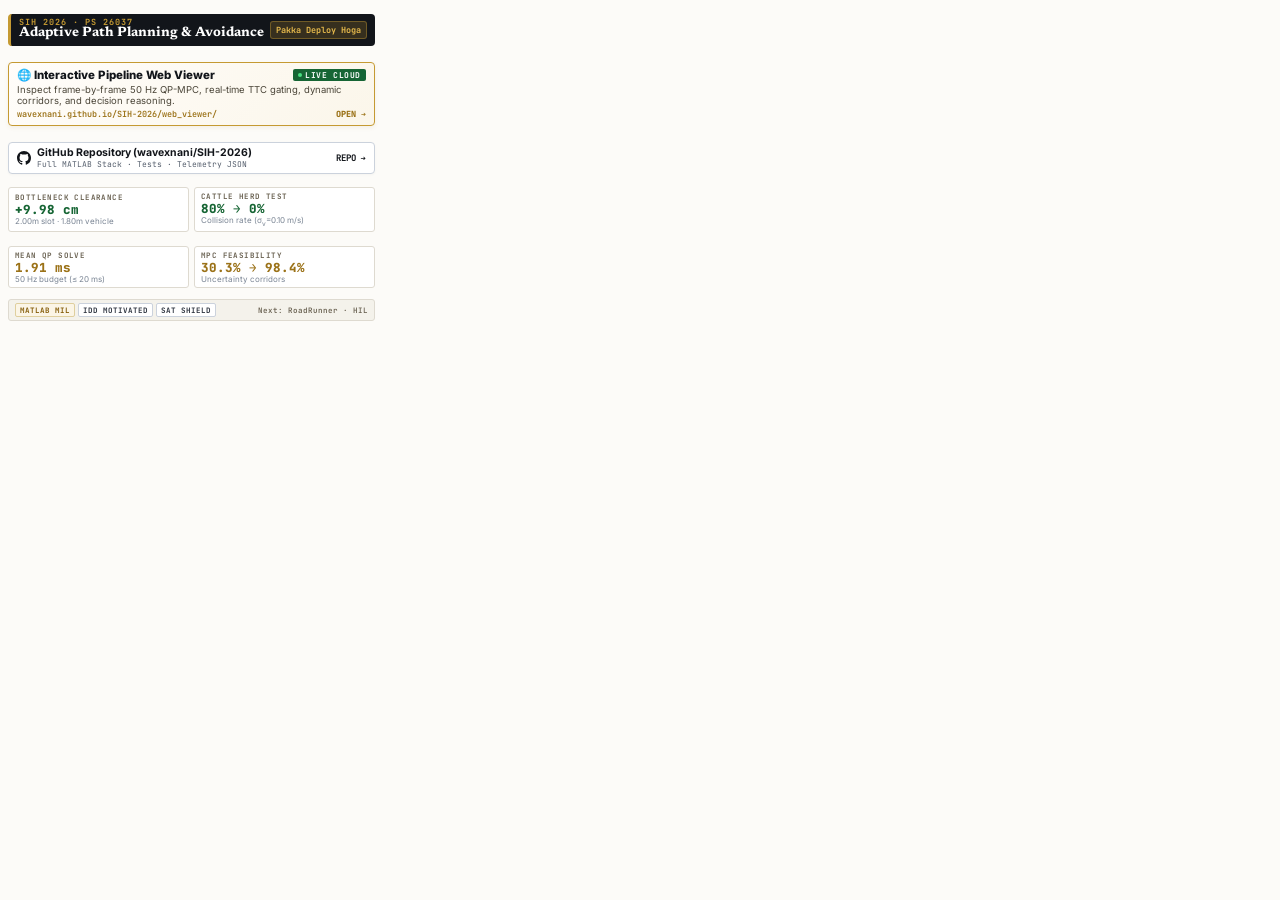
==== commit 07f7f8d8: "feat(widget): create 383x334px compact prototype and evidence widget" ====
--- a/presentation/sih26037_final_presentation.html
+++ b/presentation/sih26037_final_presentation.html
@@ -2,19 +2,14 @@
 <html lang="en">
 <head>
 <meta charset="UTF-8">
-<meta name="viewport" content="width=1920, height=1030, initial-scale=1.0">
-
-<title>SIH 2026 — Research Grounding & Engineering Gap</title>
-
-<!-- High-Authority Typography: Newsreader (Editorial Serif) + Inter (Precision Sans) + JetBrains Mono -->
+<meta name="viewport" content="width=383, height=334, initial-scale=1.0">
+<title>SIH 2026 — Prototype & Evidence Hub</title>
+
 <link rel="preconnect" href="https://fonts.googleapis.com">
 <link rel="preconnect" href="https://fonts.gstatic.com" crossorigin>
-<link href="https://fonts.googleapis.com/css2?family=Inter:wght@400;500;600;700;800&family=JetBrains+Mono:wght@500;600;700&family=Newsreader:ital,opsz,wght@0,6..72,500;0,6..72,600;0,6..72,700;1,6..72,500&display=swap" rel="stylesheet">
+<link href="https://fonts.googleapis.com/css2?family=Inter:wght@400;500;600;700;800&family=JetBrains+Mono:wght@500;600;700;800&family=Newsreader:ital,opsz,wght@0,6..72,600;0,6..72,700;1,6..72,600&display=swap" rel="stylesheet">
 
 <style>
-    /* =========================================================
-       CSS RESET & VARIABLES
-       ========================================================= */
     *, *::before, *::after {
         box-sizing: border-box;
         margin: 0;
@@ -22,1111 +17,449 @@
     }
 
     html, body {
+        width: 383px;
+        height: 334px;
+        overflow: hidden;
+        background: #fcfbf8;
+        font-family: 'Inter', -apple-system, BlinkMacSystemFont, sans-serif;
+        color: #12151a;
+        -webkit-font-smoothing: antialiased;
+    }
+
+    .widget-container {
+        width: 383px;
+        height: 334px;
+        padding: 6px 8px;
+        display: flex;
+        flex-direction: column;
+        justify-content: space-between;
+        background: #fcfbf8;
+    }
+
+    /* Single Column Table Layout */
+    .evidence-table {
         width: 100%;
         height: 100%;
-        background: #111418;
-        overflow: hidden;
-        -webkit-font-smoothing: antialiased;
-        -moz-osx-font-smoothing: grayscale;
-    }
-
-    :root {
-        --color-bg-canvas: #fcfbf8;
-        --color-card-bg: #ffffff;
-        --color-card-alt: #f9f8f4;
-
-        --color-ink-primary: #12151a;
-        --color-ink-secondary: #2f3540;
-        --color-ink-muted: #57606e;
-        --color-ink-light: #7a8594;
-
-        --color-gold-primary: #9b7218;
-        --color-gold-accent: #c59a32;
-        --color-gold-soft: #fbf8f0;
-        --color-gold-border: #e3d5b5;
-
-        --color-line-dark: #1c2026;
-        --color-line-medium: #cbd2dc;
-        --color-line-light: #e6e9ee;
-        --color-line-card: #dedad0;
-
-        --font-serif: 'Newsreader', Garamond, 'Times New Roman', Georgia, serif;
-        --font-sans: 'Inter', -apple-system, BlinkMacSystemFont, 'Segoe UI', Roboto, sans-serif;
-        --font-mono: 'JetBrains Mono', 'SF Mono', Consolas, monospace;
-    }
-
-    /* =========================================================
-       SLIDE CANVAS (EXACT 1920 × 1030)
-       ========================================================= */
-    .slide {
-        position: relative;
-        width: 1920px;
-        height: 1030px;
-        margin: 0 auto;
-        background: var(--color-bg-canvas);
-        overflow: hidden;
+        border-collapse: separate;
+        border-spacing: 0 4px;
+        table-layout: fixed;
+    }
+
+    .evidence-table tr {
+        width: 100%;
+    }
+
+    .evidence-table td {
+        width: 100%;
+        padding: 0;
+        vertical-align: middle;
+    }
+
+    /* Row 1: Header Badge */
+    .header-card {
+        background: #12151a;
+        border-radius: 4px;
+        padding: 4px 8px;
+        display: flex;
+        align-items: center;
+        justify-content: space-between;
+        color: #ffffff;
+        border-left: 3px solid #c59a32;
+    }
+
+    .header-title-block {
         display: flex;
         flex-direction: column;
-        padding: 24px 44px 18px 44px;
-        gap: 11px;
-        box-shadow: 0 35px 70px rgba(0, 0, 0, 0.5);
-    }
-
-    a {
-        color: inherit;
+    }
+
+    .header-sub {
+        font-family: 'JetBrains Mono', monospace;
+        font-size: 8.5px;
+        font-weight: 700;
+        color: #c59a32;
+        letter-spacing: 1px;
+        text-transform: uppercase;
+        line-height: 1;
+    }
+
+    .header-main {
+        font-family: 'Newsreader', serif;
+        font-size: 13.5px;
+        font-weight: 700;
+        color: #ffffff;
+        line-height: 1.15;
+    }
+
+    .header-team-pill {
+        font-family: 'JetBrains Mono', monospace;
+        font-size: 8.5px;
+        font-weight: 700;
+        background: rgba(197, 154, 50, 0.2);
+        color: #e5b94c;
+        border: 1px solid rgba(197, 154, 50, 0.4);
+        padding: 2px 5px;
+        border-radius: 3px;
+        white-space: nowrap;
+    }
+
+    /* Row 2: Hero Web Viewer Link */
+    .viewer-card {
+        background: linear-gradient(135deg, #fffdfa 0%, #fbf6ea 100%);
+        border: 1.5px solid #c59a32;
+        border-radius: 4px;
+        padding: 5px 8px;
+        display: flex;
+        flex-direction: column;
+        gap: 2px;
         text-decoration: none;
-    }
-    a:hover {
-        text-decoration: underline;
-    }
-
-    /* =========================================================
-       1. HEADER (Height: 82px)
-       ========================================================= */
-    .header {
-        height: 82px;
-        display: flex;
-        align-items: center;
-        justify-content: space-between;
-        border-bottom: 2px solid var(--color-line-dark);
-        padding-bottom: 10px;
-        position: relative;
+        box-shadow: 0 2px 4px rgba(155, 118, 35, 0.08);
+        transition: transform 0.15s ease, box-shadow 0.15s ease;
+    }
+
+    .viewer-card:hover {
+        transform: translateY(-1px);
+        box-shadow: 0 3px 6px rgba(155, 118, 35, 0.18);
+    }
+
+    .viewer-top-row {
+        display: flex;
+        align-items: center;
+        justify-content: space-between;
+    }
+
+    .viewer-label {
+        font-family: 'Inter', sans-serif;
+        font-size: 11.5px;
+        font-weight: 800;
+        color: #12151a;
+        display: flex;
+        align-items: center;
+        gap: 5px;
+    }
+
+    .viewer-live-badge {
+        font-family: 'JetBrains Mono', monospace;
+        font-size: 8px;
+        font-weight: 700;
+        text-transform: uppercase;
+        letter-spacing: 0.6px;
+        background: #166534;
+        color: #ffffff;
+        padding: 1px 5px;
+        border-radius: 2px;
+        display: inline-flex;
+        align-items: center;
+        gap: 3px;
+    }
+
+    .viewer-live-badge::before {
+        content: "";
+        width: 4px;
+        height: 4px;
+        background: #4ade80;
+        border-radius: 50%;
+    }
+
+    .viewer-desc {
+        font-family: 'Inter', sans-serif;
+        font-size: 9.5px;
+        line-height: 1.2;
+        color: #4a4538;
+    }
+
+    .viewer-url-tag {
+        font-family: 'JetBrains Mono', monospace;
+        font-size: 8.5px;
+        font-weight: 600;
+        color: #9b7218;
+        display: flex;
+        align-items: center;
+        justify-content: space-between;
+    }
+
+    /* Row 3: GitHub Source Link */
+    .github-card {
+        background: #ffffff;
+        border: 1px solid #cbd2dc;
+        border-radius: 4px;
+        padding: 4px 8px;
+        display: flex;
+        align-items: center;
+        justify-content: space-between;
+        text-decoration: none;
+        box-shadow: 0 1px 3px rgba(0,0,0,0.03);
+    }
+
+    .github-card:hover {
+        border-color: #12151a;
+        background: #f8fafc;
+    }
+
+    .github-left {
+        display: flex;
+        align-items: center;
+        gap: 6px;
+    }
+
+    .github-icon {
+        width: 14px;
+        height: 14px;
+        fill: #12151a;
         flex-shrink: 0;
     }
 
-    .header-left {
+    .github-info {
+        display: flex;
+        flex-direction: column;
+    }
+
+    .github-title {
+        font-family: 'Inter', sans-serif;
+        font-size: 10.5px;
+        font-weight: 700;
+        color: #12151a;
+        line-height: 1.1;
+    }
+
+    .github-sub {
+        font-family: 'JetBrains Mono', monospace;
+        font-size: 8px;
+        color: #57606e;
+    }
+
+    .github-action {
+        font-family: 'JetBrains Mono', monospace;
+        font-size: 9px;
+        font-weight: 700;
+        color: #12151a;
+    }
+
+    /* Row 4 & 5: Results Dual-Metric Cards */
+    .metrics-row {
+        display: grid;
+        grid-template-columns: 1fr 1fr;
+        gap: 5px;
+    }
+
+    .metric-card {
+        background: #ffffff;
+        border: 1px solid #dedad0;
+        border-radius: 3px;
+        padding: 3px 6px;
         display: flex;
         flex-direction: column;
         justify-content: center;
     }
 
-    .header-tag {
-        display: inline-flex;
-        align-items: center;
-        gap: 8px;
-        font-family: var(--font-mono);
-        font-size: 11px;
-        font-weight: 700;
-        letter-spacing: 1.8px;
+    .metric-top {
+        display: flex;
+        align-items: center;
+        justify-content: space-between;
+        margin-bottom: 1px;
+    }
+
+    .metric-label {
+        font-family: 'JetBrains Mono', monospace;
+        font-size: 7.5px;
+        font-weight: 700;
         text-transform: uppercase;
-        color: var(--color-gold-primary);
-        margin-bottom: 3px;
-    }
-
-    .header-title {
-        font-family: var(--font-serif);
-        font-size: 34px;
-        line-height: 1.05;
-        font-weight: 700;
-        color: var(--color-ink-primary);
-        letter-spacing: -0.4px;
-    }
-
-    .header-title span.arrow {
-        color: var(--color-gold-accent);
-        font-style: normal;
-        font-family: var(--font-sans);
-        margin: 0 6px;
-    }
-
-    .header-title span.highlight {
-        color: var(--color-gold-primary);
-        font-style: italic;
-    }
-
-    .header-subtitle {
-        font-family: var(--font-sans);
-        font-size: 13px;
-        font-weight: 500;
-        color: var(--color-ink-muted);
-        margin-top: 3px;
-    }
-
-    /* Right Header: Team Seal & Problem Meta */
-    .header-right {
-        display: flex;
-        align-items: center;
-        gap: 16px;
-    }
-
-    .team-seal {
-        height: 64px;
-        padding: 0 16px;
-        border: 1.5px solid var(--color-ink-primary);
-        outline: 1px solid var(--color-gold-accent);
-        outline-offset: -4px;
-        border-radius: 999px;
-        display: flex;
-        flex-direction: column;
-        align-items: center;
-        justify-content: center;
+        letter-spacing: 0.4px;
+        color: #6b6353;
+    }
+
+    .metric-val {
+        font-family: 'JetBrains Mono', monospace;
+        font-size: 12.5px;
+        font-weight: 800;
+        color: #12151a;
+        line-height: 1.1;
+    }
+
+    .metric-val.green {
+        color: #166534;
+    }
+
+    .metric-val.gold {
+        color: #9b7218;
+    }
+
+    .metric-sub {
+        font-family: 'Inter', sans-serif;
+        font-size: 8px;
+        color: #7a8594;
+        line-height: 1.1;
+        white-space: nowrap;
+        overflow: hidden;
+        text-overflow: ellipsis;
+    }
+
+    /* Row 6: Validation & Architecture Pedigree */
+    .footer-card {
+        background: #f4f2eb;
+        border: 1px solid #dedad0;
+        border-radius: 3px;
+        padding: 3px 6px;
+        display: flex;
+        align-items: center;
+        justify-content: space-between;
+    }
+
+    .footer-badges {
+        display: flex;
+        gap: 3px;
+    }
+
+    .f-badge {
+        font-family: 'JetBrains Mono', monospace;
+        font-size: 7.5px;
+        font-weight: 700;
+        padding: 1px 4px;
+        border-radius: 2px;
+        text-transform: uppercase;
+    }
+
+    .badge-gray {
         background: #ffffff;
-    }
-
-    .team-seal-prefix {
-        font-family: var(--font-sans);
-        font-size: 9px;
-        font-weight: 700;
-        letter-spacing: 1.5px;
-        text-transform: uppercase;
-        color: var(--color-gold-primary);
-        line-height: 1;
-        margin-bottom: 2px;
-    }
-
-    .team-seal-name {
-        font-family: var(--font-serif);
-        font-size: 18px;
-        font-weight: 700;
-        color: var(--color-ink-primary);
-        line-height: 1;
-    }
-
-    .header-ps-box {
-        text-align: right;
-        display: flex;
-        flex-direction: column;
-        justify-content: center;
-    }
-
-    .header-ps-title {
-        font-family: var(--font-sans);
-        font-size: 12.5px;
-        font-weight: 700;
-        color: var(--color-ink-primary);
-        line-height: 1.2;
-    }
-
-    .header-ps-sub {
-        font-family: var(--font-mono);
-        font-size: 11px;
-        color: var(--color-gold-primary);
+        color: #2f3540;
+        border: 1px solid #cbd2dc;
+    }
+
+    .badge-gold {
+        background: #fbf5e6;
+        color: #855d0a;
+        border: 1px solid #dfcf9e;
+    }
+
+    .footer-note {
+        font-family: 'JetBrains Mono', monospace;
+        font-size: 7.5px;
+        color: #6b6353;
         font-weight: 600;
-        margin-top: 2px;
-    }
-
-    /* =========================================================
-       2. RESEARCH CHAIN (5 Horizontal Cards - Height: 84px)
-       ========================================================= */
-    .chain-container {
-        height: 84px;
-        display: grid;
-        grid-template-columns: 1fr 28px 1.05fr 28px 1.05fr 28px 1.15fr 28px 1fr;
-        align-items: center;
-        flex-shrink: 0;
-    }
-
-    .chain-card {
-        height: 84px;
-        background: var(--color-card-bg);
-        border: 1px solid var(--color-line-card);
-        border-top: 3px solid var(--color-ink-primary);
-        border-radius: 4px;
-        padding: 8px 12px;
-        display: flex;
-        flex-direction: column;
-        justify-content: space-between;
-        box-shadow: 0 2px 5px rgba(0,0,0,0.02);
-    }
-
-    .chain-card.gold-card {
-        border-top-color: var(--color-gold-accent);
-        background: var(--color-gold-soft);
-    }
-
-    .chain-card.active-card {
-        border-top-color: var(--color-gold-primary);
-        background: #fffdf9;
-    }
-
-    .chain-num {
-        font-family: var(--font-mono);
-        font-size: 10px;
-        font-weight: 700;
-        letter-spacing: 1.2px;
-        text-transform: uppercase;
-        color: var(--color-gold-primary);
-    }
-
-    .chain-title {
-        font-family: var(--font-sans);
-        font-size: 13.5px;
-        font-weight: 700;
-        color: var(--color-ink-primary);
-        line-height: 1.15;
-    }
-
-    .chain-text {
-        font-family: var(--font-sans);
-        font-size: 11px;
-        line-height: 1.25;
-        color: var(--color-ink-muted);
-    }
-
-    .chain-arrow {
-        display: flex;
-        align-items: center;
-        justify-content: center;
-        font-family: var(--font-sans);
-        font-size: 18px;
-        font-weight: 700;
-        color: var(--color-gold-primary);
-    }
-
-    /* =========================================================
-       3. RESEARCH LANDSCAPE TABLE (Height: 254px)
-       ========================================================= */
-    .landscape-wrapper {
-        height: 254px;
-        display: flex;
-        flex-direction: column;
-        flex-shrink: 0;
-    }
-
-    .section-label-row {
-        display: flex;
-        align-items: center;
-        justify-content: space-between;
-        margin-bottom: 5px;
-    }
-
-    .section-label {
-        font-family: var(--font-mono);
-        font-size: 10.5px;
-        font-weight: 700;
-        letter-spacing: 1.4px;
-        text-transform: uppercase;
-        color: var(--color-gold-primary);
-        display: flex;
-        align-items: center;
-        gap: 6px;
-    }
-
-    .section-label::before {
-        content: "";
-        width: 6px;
-        height: 6px;
-        background: var(--color-gold-primary);
-        border-radius: 50%;
-    }
-
-    .section-sublabel {
-        font-family: var(--font-sans);
-        font-size: 11px;
-        color: var(--color-ink-light);
-    }
-
-    .landscape-table {
-        width: 100%;
-        border-collapse: collapse;
-        background: #ffffff;
-        border: 1px solid var(--color-line-card);
-        border-radius: 4px;
-        overflow: hidden;
-        box-shadow: 0 2px 6px rgba(0,0,0,0.02);
-    }
-
-    .landscape-table th {
-        background: #ede9df;
-        font-family: var(--font-mono);
-        font-size: 11px;
-        font-weight: 700;
-        letter-spacing: 0.8px;
-        text-transform: uppercase;
-        color: var(--color-ink-primary);
-        padding: 7px 14px;
-        text-align: left;
-        border-bottom: 1.5px solid var(--color-line-dark);
-        border-right: 1px solid var(--color-line-medium);
-    }
-    .landscape-table th:last-child {
-        border-right: none;
-    }
-
-    .landscape-table td {
-        font-family: var(--font-sans);
-        font-size: 12px;
-        line-height: 1.28;
-        color: var(--color-ink-secondary);
-        padding: 7px 14px;
-        vertical-align: middle;
-        border-bottom: 1px solid var(--color-line-light);
-        border-right: 1px solid var(--color-line-light);
-        height: 48px;
-    }
-    .landscape-table td:last-child {
-        border-right: none;
-    }
-    .landscape-table tr:last-child td {
-        border-bottom: none;
-    }
-    .landscape-table tr:nth-child(even) td {
-        background: #fafaf7;
-    }
-
-    .res-col {
-        width: 21%;
-    }
-    .cap-col {
-        width: 29%;
-    }
-    .lim-col {
-        width: 25%;
-    }
-    .resp-col {
-        width: 25%;
-        background: #fdfbf7 !important;
-        border-left: 1px solid var(--color-gold-border);
-    }
-
-    .res-title {
-        font-family: var(--font-serif);
-        font-size: 15px;
-        font-weight: 700;
-        color: var(--color-ink-primary);
-        display: flex;
-        align-items: baseline;
-        gap: 6px;
-    }
-    .res-sub {
-        font-family: var(--font-mono);
-        font-size: 10px;
-        color: var(--color-gold-primary);
-        font-weight: 500;
-        display: block;
-        margin-top: 1px;
-    }
-
-    .resp-header {
-        font-weight: 700;
-        color: var(--color-ink-primary);
-    }
-    .resp-highlight {
-        color: var(--color-gold-primary);
-        font-weight: 600;
-    }
-
-    /* =========================================================
-       4. LOWER THREE-PANEL AREA (Height: 310px)
-       ========================================================= */
-    .lower-grid {
-        height: 310px;
-        display: grid;
-        grid-template-columns: 1.05fr 1.15fr 0.95fr;
-        gap: 14px;
-        flex-shrink: 0;
-    }
-
-    .panel {
-        background: #ffffff;
-        border: 1px solid var(--color-line-card);
-        border-radius: 4px;
-        padding: 12px 14px;
-        display: flex;
-        flex-direction: column;
-        justify-content: space-between;
-        box-shadow: 0 2px 6px rgba(0,0,0,0.02);
-        overflow: hidden;
-    }
-
-    .panel-header {
-        margin-bottom: 8px;
-    }
-
-    .panel-tag {
-        font-family: var(--font-mono);
-        font-size: 10px;
-        font-weight: 700;
-        letter-spacing: 1.2px;
-        text-transform: uppercase;
-        color: var(--color-gold-primary);
-        margin-bottom: 2px;
-    }
-
-    .panel-title {
-        font-family: var(--font-serif);
-        font-size: 17px;
-        font-weight: 700;
-        line-height: 1.15;
-        color: var(--color-ink-primary);
-    }
-
-    /* Panel 1: Gap Table */
-    .gap-table {
-        width: 100%;
-        border-collapse: collapse;
-        font-size: 11px;
-        line-height: 1.22;
-        margin-top: 2px;
-    }
-
-    .gap-table th {
-        font-family: var(--font-mono);
-        font-size: 9.5px;
-        font-weight: 700;
-        letter-spacing: 0.6px;
-        text-transform: uppercase;
-        color: var(--color-ink-muted);
-        background: #f4f2eb;
-        padding: 5px 6px;
-        border: 1px solid var(--color-line-medium);
-        text-align: left;
-    }
-
-    .gap-table td {
-        padding: 6px 6px;
-        border: 1px solid var(--color-line-light);
-        vertical-align: top;
-        color: var(--color-ink-secondary);
-    }
-
-    .gap-table tr:nth-child(even) td {
-        background: #fcfcf9;
-    }
-
-    .gap-table td b {
-        color: var(--color-ink-primary);
-    }
-
-    .gap-table .response-cell {
-        background: var(--color-gold-soft);
-        border-left: 2px solid var(--color-gold-accent);
-    }
-
-    /* Panel 2: Response Pipeline Steps */
-    .flow-list {
-        display: flex;
-        flex-direction: column;
-        gap: 4px;
-        margin-bottom: 6px;
-    }
-
-    .flow-item {
-        display: flex;
-        align-items: center;
-        gap: 8px;
-        padding: 3px 6px;
-        border-radius: 3px;
-        background: #f8fafc;
-        border: 1px solid #e2e8f0;
-    }
-
-    .flow-item:nth-child(even) {
-        background: #ffffff;
-    }
-
-    .flow-badge {
-        font-family: var(--font-mono);
-        font-size: 10px;
-        font-weight: 700;
-        color: #ffffff;
-        background: var(--color-ink-primary);
-        width: 18px;
-        height: 18px;
-        border-radius: 50%;
-        display: flex;
-        align-items: center;
-        justify-content: center;
-        flex-shrink: 0;
-    }
-
-    .flow-badge.gold-badge {
-        background: var(--color-gold-primary);
-    }
-
-    .flow-content {
-        font-family: var(--font-sans);
-        font-size: 11.5px;
-        line-height: 1.2;
-        color: var(--color-ink-secondary);
-    }
-
-    .flow-content strong {
-        color: var(--color-ink-primary);
-        font-weight: 700;
-    }
-
-    .flow-content span.dim {
-        color: var(--color-ink-muted);
-        font-size: 10.5px;
-        margin-left: 4px;
-    }
-
-    .key-integration-box {
-        background: linear-gradient(135deg, #fcfbf8 0%, #f6f1e3 100%);
-        border: 1px solid var(--color-gold-border);
-        border-left: 3px solid var(--color-gold-primary);
-        border-radius: 3px;
-        padding: 6px 10px;
-        font-family: var(--font-sans);
-        font-size: 11px;
-        line-height: 1.25;
-        color: var(--color-ink-primary);
-    }
-
-    .key-integration-box strong {
-        color: var(--color-gold-primary);
-    }
-
-    /* Panel 3: Validation Resources */
-    .val-stages {
-        display: flex;
-        flex-direction: column;
-        gap: 5px;
-    }
-
-    .val-stage-card {
-        border: 1px solid var(--color-line-card);
-        border-radius: 3px;
-        padding: 5px 8px;
-        background: #fdfdfb;
-    }
-
-    .val-stage-top {
-        display: flex;
-        align-items: center;
-        justify-content: space-between;
-        margin-bottom: 2px;
-    }
-
-    .val-stage-name {
-        font-family: var(--font-sans);
-        font-size: 12px;
-        font-weight: 700;
-        color: var(--color-ink-primary);
-    }
-
-    .val-status-pill {
-        font-family: var(--font-mono);
-        font-size: 9px;
-        font-weight: 700;
-        letter-spacing: 0.8px;
-        text-transform: uppercase;
-        padding: 1px 6px;
-        border-radius: 2px;
-    }
-
-    .pill-current {
-        background: #dcfce7;
-        color: #166534;
-        border: 1px solid #bbf7d0;
-    }
-
-    .pill-target {
-        background: #fef3c7;
-        color: #92400e;
-        border: 1px solid #fde68a;
-    }
-
-    .pill-next {
-        background: #f1f5f9;
-        color: #475569;
-        border: 1px solid #e2e8f0;
-    }
-
-    .val-stage-desc {
-        font-family: var(--font-sans);
-        font-size: 10px;
-        line-height: 1.2;
-        color: var(--color-ink-muted);
-    }
-
-    .val-guardrail-box {
-        margin-top: 4px;
-        border-top: 1px dashed var(--color-line-medium);
-        padding-top: 4px;
-        font-family: var(--font-mono);
-        font-size: 9.5px;
-        line-height: 1.2;
-        color: #991b1b;
-        background: #fff5f5;
-        border: 1px solid #fecaca;
-        border-radius: 3px;
-        padding: 4px 6px;
-    }
-
-    /* =========================================================
-       5. SELECTED REFERENCES TABLE (Height: 152px)
-       ========================================================= */
-    .ref-wrapper {
-        height: 152px;
-        border-top: 2px solid var(--color-line-dark);
-        padding-top: 5px;
-        display: flex;
-        flex-direction: column;
-        justify-content: space-between;
-        flex-shrink: 0;
-    }
-
-    .ref-header {
-        display: flex;
-        align-items: center;
-        justify-content: space-between;
-        margin-bottom: 4px;
-    }
-
-    .ref-table {
-        width: 100%;
-        border-collapse: collapse;
-        background: #ffffff;
-        border: 1px solid var(--color-line-card);
-        border-radius: 4px;
-        overflow: hidden;
-        box-shadow: 0 1px 4px rgba(0,0,0,0.02);
-    }
-
-    .ref-table th {
-        background: #ede9df;
-        font-family: var(--font-mono);
-        font-size: 10px;
-        font-weight: 700;
-        letter-spacing: 0.7px;
-        text-transform: uppercase;
-        color: var(--color-ink-primary);
-        padding: 4px 8px;
-        text-align: left;
-        border-bottom: 1.5px solid var(--color-line-dark);
-        border-right: 1px solid var(--color-line-medium);
-    }
-    .ref-table th:last-child {
-        border-right: none;
-    }
-
-    .ref-table td {
-        font-family: var(--font-sans);
-        font-size: 10.5px;
-        line-height: 1.22;
-        color: var(--color-ink-secondary);
-        padding: 3.5px 8px;
-        vertical-align: middle;
-        border-bottom: 1px solid var(--color-line-light);
-        border-right: 1px solid var(--color-line-light);
-    }
-    .ref-table td:last-child {
-        border-right: none;
-    }
-    .ref-table tr:last-child td {
-        border-bottom: none;
-    }
-    .ref-table tr:nth-child(even) td {
-        background: #fafaf7;
-    }
-
-    .ref-tag-col {
-        width: 45px;
-        text-align: center !important;
-        font-family: var(--font-mono);
-        font-weight: 700;
-        color: var(--color-gold-primary);
-        background: #fbf9f4 !important;
-    }
-    .ref-title-col {
-        width: 37%;
-    }
-    .ref-venue-col {
-        width: 17%;
-        font-family: var(--font-sans);
-        color: var(--color-ink-muted);
-    }
-    .ref-claim-col {
-        width: 30%;
-        background: #fdfbf7 !important;
-    }
-    .ref-doi-col {
-        width: 13%;
-        text-align: right;
-    }
-
-    .ref-doi-link {
-        color: var(--color-gold-primary);
-        font-family: var(--font-mono);
-        font-size: 9.5px;
-        font-weight: 600;
-    }
-
-    /* =========================================================
-       6. FOOTER BAR (Height: 22px)
-       ========================================================= */
-    .footer {
-        height: 22px;
-        display: flex;
-        align-items: center;
-        justify-content: space-between;
-        border-top: 1px solid var(--color-line-light);
-        padding-top: 4px;
-        flex-shrink: 0;
-    }
-
-    .footer-left {
-        font-family: var(--font-sans);
-        font-size: 10.5px;
-        color: var(--color-ink-muted);
-    }
-    .footer-left strong {
-        color: var(--color-ink-primary);
-    }
-
-    .footer-right {
-        font-family: var(--font-mono);
-        font-size: 10.5px;
-        font-weight: 600;
-        color: var(--color-gold-primary);
     }
 </style>
 </head>
 
 <body>
 
-<div class="slide">
-
-    <!-- =====================================================
-         1. HEADER
-         ====================================================== -->
-    <header class="header">
-        <div class="header-left">
-            <div class="header-tag">Smart India Hackathon 2026 · PS 26037</div>
-            <h1 class="header-title">
-                Research Grounding <span class="arrow">➔</span> Engineering Gap <span class="arrow">➔</span> <span class="highlight">Our Response</span>
-            </h1>
-            <p class="header-subtitle">
-                From documented Indian-road complexity to a testable lane-independent planning architecture
-            </p>
-        </div>
-
-        <div class="header-right">
-            <div class="team-seal">
-                <span class="team-seal-prefix">SIH Team</span>
-                <span class="team-seal-name">Pakka Deploy Hoga</span>
-            </div>
-            <div class="header-ps-box">
-                <div class="header-ps-title">Adaptive Path Planning &amp; Collision Avoidance</div>
-                <div class="header-ps-sub">Unstructured Indian Roads · Slide 06</div>
-            </div>
-        </div>
-    </header>
-
-    <!-- =====================================================
-         2. RESEARCH CHAIN (5 CARDS)
-         ====================================================== -->
-    <section class="chain-container">
-        <div class="chain-card">
-            <div class="chain-num">01 · Problem Evidence</div>
-            <div class="chain-title">Indian Roads Break Rigid Lanes</div>
-            <div class="chain-text">IDD documents heterogeneous, unconstrained road scenes and diverse user classes.</div>
-        </div>
-
-        <div class="chain-arrow">→</div>
-
-        <div class="chain-card">
-            <div class="chain-num">02 · Prior Art</div>
-            <div class="chain-title">Established Core Building Blocks</div>
-            <div class="chain-text">Lane-free control, predictive MPC, vehicle kinematics, and runtime shielding exist in literature.</div>
-        </div>
-
-        <div class="chain-arrow">→</div>
-
-        <div class="chain-card">
-            <div class="chain-num">03 · Remaining Gap</div>
-            <div class="chain-title">Closing Loop in Chaotic Traffic</div>
-            <div class="chain-text">Prior work assumes either open-loop vision (IDD) or 100% cooperative CAV highway flow (TrafficFluid).</div>
-        </div>
-
-        <div class="chain-arrow">→</div>
-
-        <div class="chain-card active-card">
-            <div class="chain-num">04 · Our Response</div>
-            <div class="chain-title">Free Space → QP-MPC → Safety Veto</div>
-            <div class="chain-text">Dynamic bounds replace lane centerlines; velocity uncertainty expands corridors; OBB/SAT guards safety.</div>
-        </div>
-
-        <div class="chain-arrow">→</div>
-
-        <div class="chain-card gold-card">
-            <div class="chain-num">05 · Data &amp; Validation</div>
-            <div class="chain-title">Explicit Validation Boundaries</div>
-            <div class="chain-text">IDD/IDD-3D are target perception datasets; MATLAB MIL is current; RoadRunner &amp; HIL are staged next.</div>
-        </div>
-    </section>
-
-    <!-- =====================================================
-         3. RESEARCH LANDSCAPE TABLE
-         ====================================================== -->
-    <section class="landscape-wrapper">
-        <div class="section-label-row">
-            <div class="section-label">Research Landscape: Prior Art, Limitations &amp; Our Engineering Response</div>
-            <div class="section-sublabel">Rigorous mapping of peer-reviewed foundations to PS26037 requirements</div>
-        </div>
-
-        <table class="landscape-table">
-            <thead>
-                <tr>
-                    <th class="res-col">Research / Resource</th>
-                    <th class="cap-col">Established Literature Capability</th>
-                    <th class="lim-col">Remaining Limitation for PS26037</th>
-                    <th class="resp-col">Our Integrated Engineering Response</th>
-                </tr>
-            </thead>
-            <tbody>
-                <tr>
-                    <td>
-                        <div class="res-title">
-                            <a href="https://idd.insaan.iiit.ac.in/" target="_blank" rel="noopener">IDD / IDD-3D</a>
-                        </div>
-                        <span class="res-sub">Varma et al. (WACV '19) · Dokania ('23)</span>
-                    </td>
-                    <td>Documents unstructured Indian road scenes, heterogeneous vehicle classes, and drivable-area semantic segmentation.</td>
-                    <td>Establishes the perception problem benchmark; it is an open-loop dataset, not a closed-loop motion planner.</td>
-                    <td class="resp-col">
-                        <strong class="resp-header">Free-Space Planning:</strong> Converts observed drivable space into analytical bounds <span class="resp-highlight">[ymin(x), ymax(x)]</span> rather than assuming a painted centerline.
-                    </td>
-                </tr>
-                <tr>
-                    <td>
-                        <div class="res-title">
-                            <a href="https://doi.org/10.1109/TIV.2022.3211579" target="_blank" rel="noopener">Lane-Free Planning</a>
-                        </div>
-                        <span class="res-sub">Troullinos, Papageorgiou et al. (IEEE T-IV '23)</span>
-                    </td>
-                    <td>Uses continuous lateral road space and optimal control for vehicle nudging in lane-free automated traffic.</td>
-                    <td>Assumes 100% cooperative connected automated vehicles (CAVs); fails under erratic non-connected cattle and pedestrians.</td>
-                    <td class="resp-col">
-                        <strong class="resp-header">Interaction-Aware Adaptation:</strong> Explicit <span class="resp-highlight">FOLLOW / YIELD / OVERTAKE</span> state machine gating dynamic corridor topologies.
-                    </td>
-                </tr>
-                <tr>
-                    <td>
-                        <div class="res-title">
-                            <a href="https://doi.org/10.1109/TCST.2007.894653" target="_blank" rel="noopener">LTV / QP-MPC</a>
-                        </div>
-                        <span class="res-sub">Falcone et al. (IEEE TCST '07) · Borrelli ('17)</span>
-                    </td>
-                    <td>Provides predictive constrained trajectory and steering optimization suitable for real-time vehicle dynamics.</td>
-                    <td>Requires structured reference pathways and convex boundaries supplied by the external planning stack.</td>
-                    <td class="resp-col">
-                        <strong class="resp-header">Corridor QP-MPC:</strong> Solves 50 Hz condensed Hildreth QP directly within uncertainty-expanded corridors without lane references.
-                    </td>
-                </tr>
-                <tr>
-                    <td>
-                        <div class="res-title">
-                            <a href="https://doi.org/10.1609/aaai.v32i1.11797" target="_blank" rel="noopener">Runtime Shielding</a>
-                        </div>
-                        <span class="res-sub">Alshiekh et al. (AAAI '18) · Gottschalk ('96)</span>
-                    </td>
-                    <td>Separates nominal task optimization from an independent, formal safety-monitoring and override mechanism.</td>
-                    <td>General algorithmic principle; vehicle footprint geometry and emergency braking policies must be specifically engineered.</td>
-                    <td class="resp-col">
-                        <strong class="resp-header">Independent OBB/SAT Veto:</strong> Exact 2D Oriented Bounding Box geometric collision check overriding MPC with controlled safe stopping.
-                    </td>
-                </tr>
-            </tbody>
-        </table>
-    </section>
-
-    <!-- =====================================================
-         4. LOWER THREE-PANEL AREA
-         ====================================================== -->
-    <section class="lower-grid">
-
-        <!-- PANEL 1: GAP TABLE -->
-        <div class="panel">
-            <div class="panel-header">
-                <div class="panel-tag">Remaining Engineering Gap</div>
-                <h2 class="panel-title">What Changes When the Lane Fails?</h2>
-            </div>
-
-            <table class="gap-table">
-                <thead>
-                    <tr>
-                        <th style="width:28%">Conventional Assumption</th>
-                        <th style="width:34%">PS26037 Reality</th>
-                        <th style="width:38%">Our Engineering Response</th>
-                    </tr>
-                </thead>
-                <tbody>
-                    <tr>
-                        <td><b>Lane Centerline Exists</b></td>
-                        <td>Lane markings missing, eroded, or ambiguous in &gt;40% of scenes.</td>
-                        <td class="response-cell"><b>Dynamic Free-Space Corridor:</b> Continuous bounds [y<sub>min</sub>(x), y<sub>max</sub>(x)].</td>
-                    </tr>
-                    <tr>
-                        <td><b>Predictable Agents</b></td>
-                        <td>Sudden cut-ins, informal merging, pedestrians &amp; livestock.</td>
-                        <td class="response-cell"><b>Uncertainty Expansion:</b> Lateral corridor inflation (±2σ<sub>v</sub>τ).</td>
-                    </tr>
-                    <tr>
-                        <td><b>Planner Output Trusted</b></td>
-                        <td>Optimization can become infeasible or geometrically unsafe.</td>
-                        <td class="response-cell"><b>Independent Safety Veto:</b> OBB/SAT kinematic shield + safe stop.</td>
-                    </tr>
-                </tbody>
-            </table>
-        </div>
-
-        <!-- PANEL 2: CLOSED-LOOP FLOW -->
-        <div class="panel">
-            <div class="panel-header">
-                <div class="panel-tag">Closed-Loop Integration</div>
-                <h2 class="panel-title">One Unified Engineering Pipeline</h2>
-            </div>
-
-            <div class="flow-list">
-                <div class="flow-item">
-                    <div class="flow-badge">1</div>
-                    <div class="flow-content"><strong>Observed Agents:</strong> Tracked state vector + noise/latency perturbations<span class="dim">(ObservationModel.m)</span></div>
-                </div>
-                <div class="flow-item">
-                    <div class="flow-badge">2</div>
-                    <div class="flow-content"><strong>Free Space:</strong> Dynamic lateral bounds without painted lane centerline<span class="dim">(FreeSpaceMap.m)</span></div>
-                </div>
-                <div class="flow-item">
-                    <div class="flow-badge">3</div>
-                    <div class="flow-content"><strong>Prediction + Uncertainty:</strong> Short-horizon envelopes inflated by velocity variance (±2σ<sub>v</sub>τ)<span class="dim">(UncertaintyPredictor.m)</span></div>
-                </div>
-                <div class="flow-item">
-                    <div class="flow-badge gold-badge">4</div>
-                    <div class="flow-content"><strong>Behavioral Intent:</strong> Deterministic state machine: MAINTAIN · FOLLOW · YIELD · OVERTAKE</div>
-                </div>
-                <div class="flow-item">
-                    <div class="flow-badge">5</div>
-                    <div class="flow-content"><strong>CA-CRC + QP-MPC:</strong> Topology evaluation (J<sub>left</sub> vs J<sub>right</sub>) &amp; 50 Hz Hildreth trajectory QP</div>
-                </div>
-                <div class="flow-item">
-                    <div class="flow-badge">6</div>
-                    <div class="flow-content"><strong>OBB/SAT Safety Veto:</strong> Exact polygonal footprint check overriding unsafe commands<span class="dim">(SafetyFilter.m)</span></div>
-                </div>
-            </div>
-
-            <div class="key-integration-box">
-                <strong>Key Architectural Novelty:</strong> Uncertainty is injected directly into the <strong>planning constraints</strong> ([y<sub>min</sub>(k) ≤ y(k) ≤ y<sub>max</sub>(k)]), not treated merely as a post-processing check.
-            </div>
-        </div>
-
-        <!-- PANEL 3: DATA & VALIDATION -->
-        <div class="panel">
-            <div class="panel-header">
-                <div class="panel-tag">Empirical Boundaries</div>
-                <h2 class="panel-title">Data Resources &amp; Validation Roadmap</h2>
-            </div>
-
-            <div class="val-stages">
-                <div class="val-stage-card">
-                    <div class="val-stage-top">
-                        <span class="val-stage-name"><a href="https://idd.insaan.iiit.ac.in/" target="_blank" rel="noopener">IDD / IDD-3D Dataset</a></span>
-                        <span class="val-status-pill pill-target">Target Resource</span>
+<div class="widget-container">
+
+    <table class="evidence-table">
+        <tbody>
+
+            <!-- ROW 1: HEADER -->
+            <tr>
+                <td>
+                    <div class="header-card">
+                        <div class="header-title-block">
+                            <span class="header-sub">SIH 2026 · PS 26037</span>
+                            <span class="header-main">Adaptive Path Planning &amp; Avoidance</span>
+                        </div>
+                        <span class="header-team-pill">Pakka Deploy Hoga</span>
                     </div>
-                    <div class="val-stage-desc">Indian driving dataset providing empirical problem proof; identified as the benchmark for Stage 2 perception. Not used for training in current MIL.</div>
-                </div>
-
-                <div class="val-stage-card">
-                    <div class="val-stage-top">
-                        <span class="val-stage-name">MATLAB / Simulink MIL</span>
-                        <span class="val-status-pill pill-current">Current Phase</span>
+                </td>
+            </tr>
+
+            <!-- ROW 2: MANDATORY INTERACTIVE WEB VIEWER -->
+            <tr>
+                <td>
+                    <a class="viewer-card" href="https://wavexnani.github.io/SIH-2026/web_viewer/" target="_blank" rel="noopener" title="Launch Interactive Closed-Loop Simulation Viewer">
+                        <div class="viewer-top-row">
+                            <span class="viewer-label">
+                                🌐 Interactive Pipeline Web Viewer
+                            </span>
+                            <span class="viewer-live-badge">LIVE CLOUD</span>
+                        </div>
+                        <p class="viewer-desc">
+                            Inspect frame-by-frame 50 Hz QP-MPC, real-time TTC gating, dynamic corridors, and decision reasoning.
+                        </p>
+                        <div class="viewer-url-tag">
+                            <span>wavexnani.github.io/SIH-2026/web_viewer/</span>
+                            <span style="font-weight:800;">OPEN ➔</span>
+                        </div>
+                    </a>
+                </td>
+            </tr>
+
+            <!-- ROW 3: GITHUB REPO LINK -->
+            <tr>
+                <td>
+                    <a class="github-card" href="https://github.com/wavexnani/SIH-2026" target="_blank" rel="noopener" title="Open Official GitHub Repository">
+                        <div class="github-left">
+                            <svg class="github-icon" viewBox="0 0 16 16" aria-hidden="true">
+                                <path d="M8 0C3.58 0 0 3.58 0 8c0 3.54 2.29 6.53 5.47 7.59.4.07.55-.17.55-.38 0-.19-.01-.82-.01-1.49-2.01.37-2.53-.49-2.69-.94-.09-.23-.48-.94-.82-1.13-.28-.15-.68-.52-.01-.53.63-.01 1.08.58 1.23.82.72 1.21 1.87.87 2.33.66.07-.52.28-.87.51-1.07-1.78-.2-3.64-.89-3.64-3.95 0-.87.31-1.59.82-2.15-.08-.2-.36-1.02.08-2.12 0 0 .67-.21 2.2.82.64-.18 1.32-.27 2-.27.68 0 1.36.09 2 .27 1.53-1.04 2.2-.82 2.2-.82.44 1.1.16 1.92.08 2.12.51.56.82 1.27.82 2.15 0 3.07-1.87 3.75-3.65 3.95.29.25.54.73.54 1.48 0 1.07-.01 1.93-.01 2.2 0 .21.15.46.55.38A8.013 8.013 0 0016 8c0-4.42-3.58-8-8-8z"/>
+                            </svg>
+                            <div class="github-info">
+                                <span class="github-title">GitHub Repository (wavexnani/SIH-2026)</span>
+                                <span class="github-sub">Full MATLAB Stack · Tests · Telemetry JSON</span>
+                            </div>
+                        </div>
+                        <span class="github-action">REPO ➔</span>
+                    </a>
+                </td>
+            </tr>
+
+            <!-- ROW 4: RESULTS — CLEARANCE & COLLISION REDUCTION -->
+            <tr>
+                <td>
+                    <div class="metrics-row">
+                        <div class="metric-card">
+                            <div class="metric-top">
+                                <span class="metric-label">Bottleneck Clearance</span>
+                            </div>
+                            <div class="metric-val green">+9.98 cm</div>
+                            <div class="metric-sub">2.00m slot · 1.80m vehicle</div>
+                        </div>
+
+                        <div class="metric-card">
+                            <div class="metric-top">
+                                <span class="metric-label">Cattle Herd Test</span>
+                            </div>
+                            <div class="metric-val green">80% → 0%</div>
+                            <div class="metric-sub">Collision rate (σ<sub>v</sub>=0.10 m/s)</div>
+                        </div>
                     </div>
-                    <div class="val-stage-desc">Closed-loop algorithmic validation with modeled bicycle dynamics, 50-run Monte Carlo seeds, and analytical perception noise.</div>
-                </div>
-
-                <div class="val-stage-card">
-                    <div class="val-stage-top">
-                        <span class="val-stage-name"><a href="https://www.mathworks.com/products/roadrunner.html" target="_blank" rel="noopener">MathWorks RoadRunner</a></span>
-                        <span class="val-status-pill pill-next">Next Stage</span>
+                </td>
+            </tr>
+
+            <!-- ROW 5: RESULTS — QP LATENCY & MPC FEASIBILITY -->
+            <tr>
+                <td>
+                    <div class="metrics-row">
+                        <div class="metric-card">
+                            <div class="metric-top">
+                                <span class="metric-label">Mean QP Solve</span>
+                            </div>
+                            <div class="metric-val gold">1.91 ms</div>
+                            <div class="metric-sub">50 Hz budget (&le; 20 ms)</div>
+                        </div>
+
+                        <div class="metric-card">
+                            <div class="metric-top">
+                                <span class="metric-label">MPC Feasibility</span>
+                            </div>
+                            <div class="metric-val gold">30.3% → 98.4%</div>
+                            <div class="metric-sub">Uncertainty corridors</div>
+                        </div>
                     </div>
-                    <div class="val-stage-desc">3D Indian road scenario authoring and multi-agent co-simulation; MATLAB interface hooks exist; full 3D scenes staged for next phase.</div>
-                </div>
-
-                <div class="val-stage-card">
-                    <div class="val-stage-top">
-                        <span class="val-stage-name">Embedded HIL / ROS 2</span>
-                        <span class="val-status-pill pill-next">Next Stage</span>
+                </td>
+            </tr>
+
+            <!-- ROW 6: VALIDATION LINEAGE & STAGING -->
+            <tr>
+                <td>
+                    <div class="footer-card">
+                        <div class="footer-badges">
+                            <span class="f-badge badge-gold">MATLAB MIL</span>
+                            <span class="f-badge badge-gray">IDD Motivated</span>
+                            <span class="f-badge badge-gray">SAT Shield</span>
+                        </div>
+                        <span class="footer-note">Next: RoadRunner · HIL</span>
                     </div>
-                    <div class="val-stage-desc">Cross-validated with C++/OSQP testbed (<code style="font-family:var(--font-mono);font-size:9px;">roboracer_ws</code>); real-time hardware deployment remains subsequent work.</div>
-                </div>
-            </div>
-
-            <div class="val-guardrail-box">
-                <b>Validation Guardrail:</b> Experimental claims are strictly confined to controlled MATLAB MIL simulations. Physical vehicle deployment and population-level accident reduction are not claimed.
-            </div>
-        </div>
-
-    </section>
-
-    <!-- =====================================================
-         5. SELECTED REFERENCES TABLE
-         ====================================================== -->
-    <section class="ref-wrapper">
-        <div class="ref-header">
-            <div class="section-label">Selected Authoritative Literature &amp; Technical Standards</div>
-            <span style="font-family:var(--font-mono);font-size:10px;color:var(--color-ink-muted);">Directly supports problem validity, algorithmic lineage, and safety filtering</span>
-        </div>
-
-        <table class="ref-table">
-            <thead>
-                <tr>
-                    <th style="width:45px;text-align:center;">Ref</th>
-                    <th style="width:37%;">Publication &amp; Authors</th>
-                    <th style="width:17%;">Venue &amp; Year</th>
-                    <th style="width:30%;">Supported Architectural Claim</th>
-                    <th style="width:13%;text-align:right;">DOI / Access</th>
-                </tr>
-            </thead>
-            <tbody>
-                <tr>
-                    <td class="ref-tag-col">[1]</td>
-                    <td class="ref-title-col"><strong>Varma et al.</strong> “IDD: A Dataset for Exploring Problems of Autonomous Navigation in Unconstrained Environments”</td>
-                    <td class="ref-venue-col"><em>IEEE/CVF WACV</em>, 2019</td>
-                    <td class="ref-claim-col"><strong>Problem Evidence:</strong> Unstructured Indian road scenes, non-lane boundaries &amp; 34 classes</td>
-                    <td class="ref-doi-col"><a class="ref-doi-link" href="https://doi.org/10.1109/WACV.2019.00190" target="_blank" rel="noopener">10.1109/WACV.2019.00190</a></td>
-                </tr>
-                <tr>
-                    <td class="ref-tag-col">[2]</td>
-                    <td class="ref-title-col"><strong>Troullinos et al.</strong> “Optimal Trajectory Planning for Connected &amp; Automated Vehicles in Lane-Free Traffic”</td>
-                    <td class="ref-venue-col"><em>IEEE Trans. Intell. Veh.</em>, 2023</td>
-                    <td class="ref-claim-col"><strong>Lane-Free Paradigm:</strong> Continuous lateral road allocation &amp; vehicle nudging</td>
-                    <td class="ref-doi-col"><a class="ref-doi-link" href="https://doi.org/10.1109/TIV.2022.3211579" target="_blank" rel="noopener">10.1109/TIV.2022.3211579</a></td>
-                </tr>
-                <tr>
-                    <td class="ref-tag-col">[3]</td>
-                    <td class="ref-title-col"><strong>Falcone et al.</strong> “Predictive Active Steering Control for Autonomous Vehicles on Slick Surfaces”</td>
-                    <td class="ref-venue-col"><em>IEEE Trans. Control Syst. Technol.</em>, 2007</td>
-                    <td class="ref-claim-col"><strong>Optimal Control:</strong> LTV-MPC predictive steering &amp; active constraint handling</td>
-                    <td class="ref-doi-col"><a class="ref-doi-link" href="https://doi.org/10.1109/TCST.2007.894653" target="_blank" rel="noopener">10.1109/TCST.2007.894653</a></td>
-                </tr>
-                <tr>
-                    <td class="ref-tag-col">[4]</td>
-                    <td class="ref-title-col"><strong>Polack et al.</strong> “The Kinematic Bicycle Model: A Consistent Model for Feasible Trajectories?”</td>
-                    <td class="ref-venue-col"><em>IEEE Intelligent Vehicles (IV)</em>, 2017</td>
-                    <td class="ref-claim-col"><strong>Vehicle Kinematics:</strong> Dynamic validity of kinematic bicycle model at operational speeds</td>
-                    <td class="ref-doi-col"><a class="ref-doi-link" href="https://doi.org/10.1109/IVS.2017.7995816" target="_blank" rel="noopener">10.1109/IVS.2017.7995816</a></td>
-                </tr>
-                <tr>
-                    <td class="ref-tag-col">[5]</td>
-                    <td class="ref-title-col"><strong>Dokania et al.</strong> “IDD-3D: Indian Driving Dataset for 3D Unstructured Road Scenes”</td>
-                    <td class="ref-venue-col"><em>IEEE/CVF WACV</em>, 2023</td>
-                    <td class="ref-claim-col"><strong>3D Perception Target:</strong> Multi-modal 3D bounding box benchmark for Indian traffic</td>
-                    <td class="ref-doi-col"><a class="ref-doi-link" href="https://openaccess.thecvf.com/content/WACV2023/html/Dokania_IDD-3D_Indian_Driving_Dataset_for_3D_Unstructured_Road_Scenes_WACV_2023_paper.html" target="_blank" rel="noopener">WACV OpenAccess</a></td>
-                </tr>
-                <tr>
-                    <td class="ref-tag-col">[6]</td>
-                    <td class="ref-title-col"><strong>Alshiekh et al.</strong> “Safe Reinforcement Learning via Shielding”</td>
-                    <td class="ref-venue-col"><em>AAAI Conf. on Artificial Intelligence</em>, 2018</td>
-                    <td class="ref-claim-col"><strong>Runtime Safety:</strong> Independent safety shielding overriding unfeasible optimizer outputs</td>
-                    <td class="ref-doi-col"><a class="ref-doi-link" href="https://doi.org/10.1609/aaai.v32i1.11797" target="_blank" rel="noopener">10.1609/aaai.v32i1.11797</a></td>
-                </tr>
-            </tbody>
-        </table>
-    </section>
-
-    <!-- =====================================================
-         6. FOOTER
-         ====================================================== -->
-    <footer class="footer">
-        <div class="footer-left">
-            SIH 2026 · Problem Statement 26037 · <strong>Research Grounding &amp; Engineering Lineage</strong> · Pakka Deploy Hoga
-        </div>
-        <div class="footer-right">
-            Verification: MATLAB R2024b MIL · Purely Algorithmic Evidence Stated Explicitly
-        </div>
-    </footer>
+                </td>
+            </tr>
+
+        </tbody>
+    </table>
 
 </div>
 
